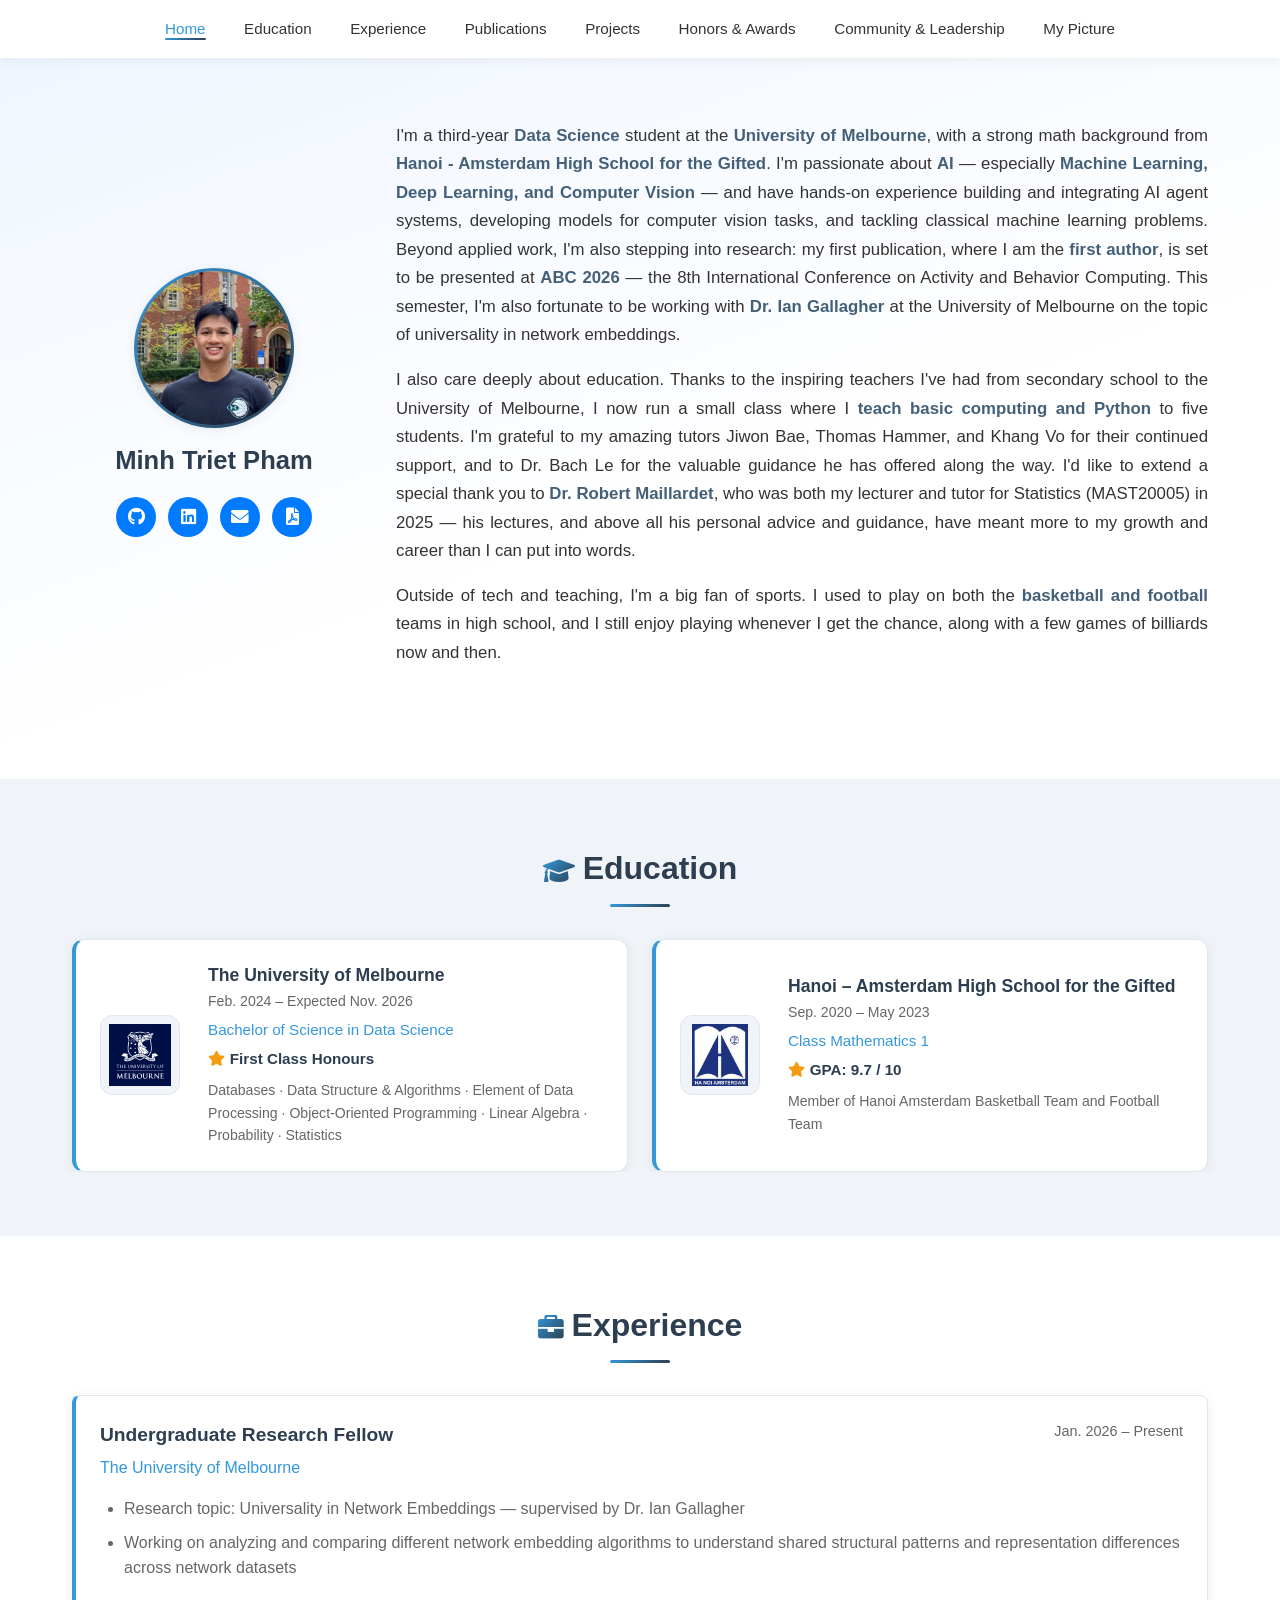
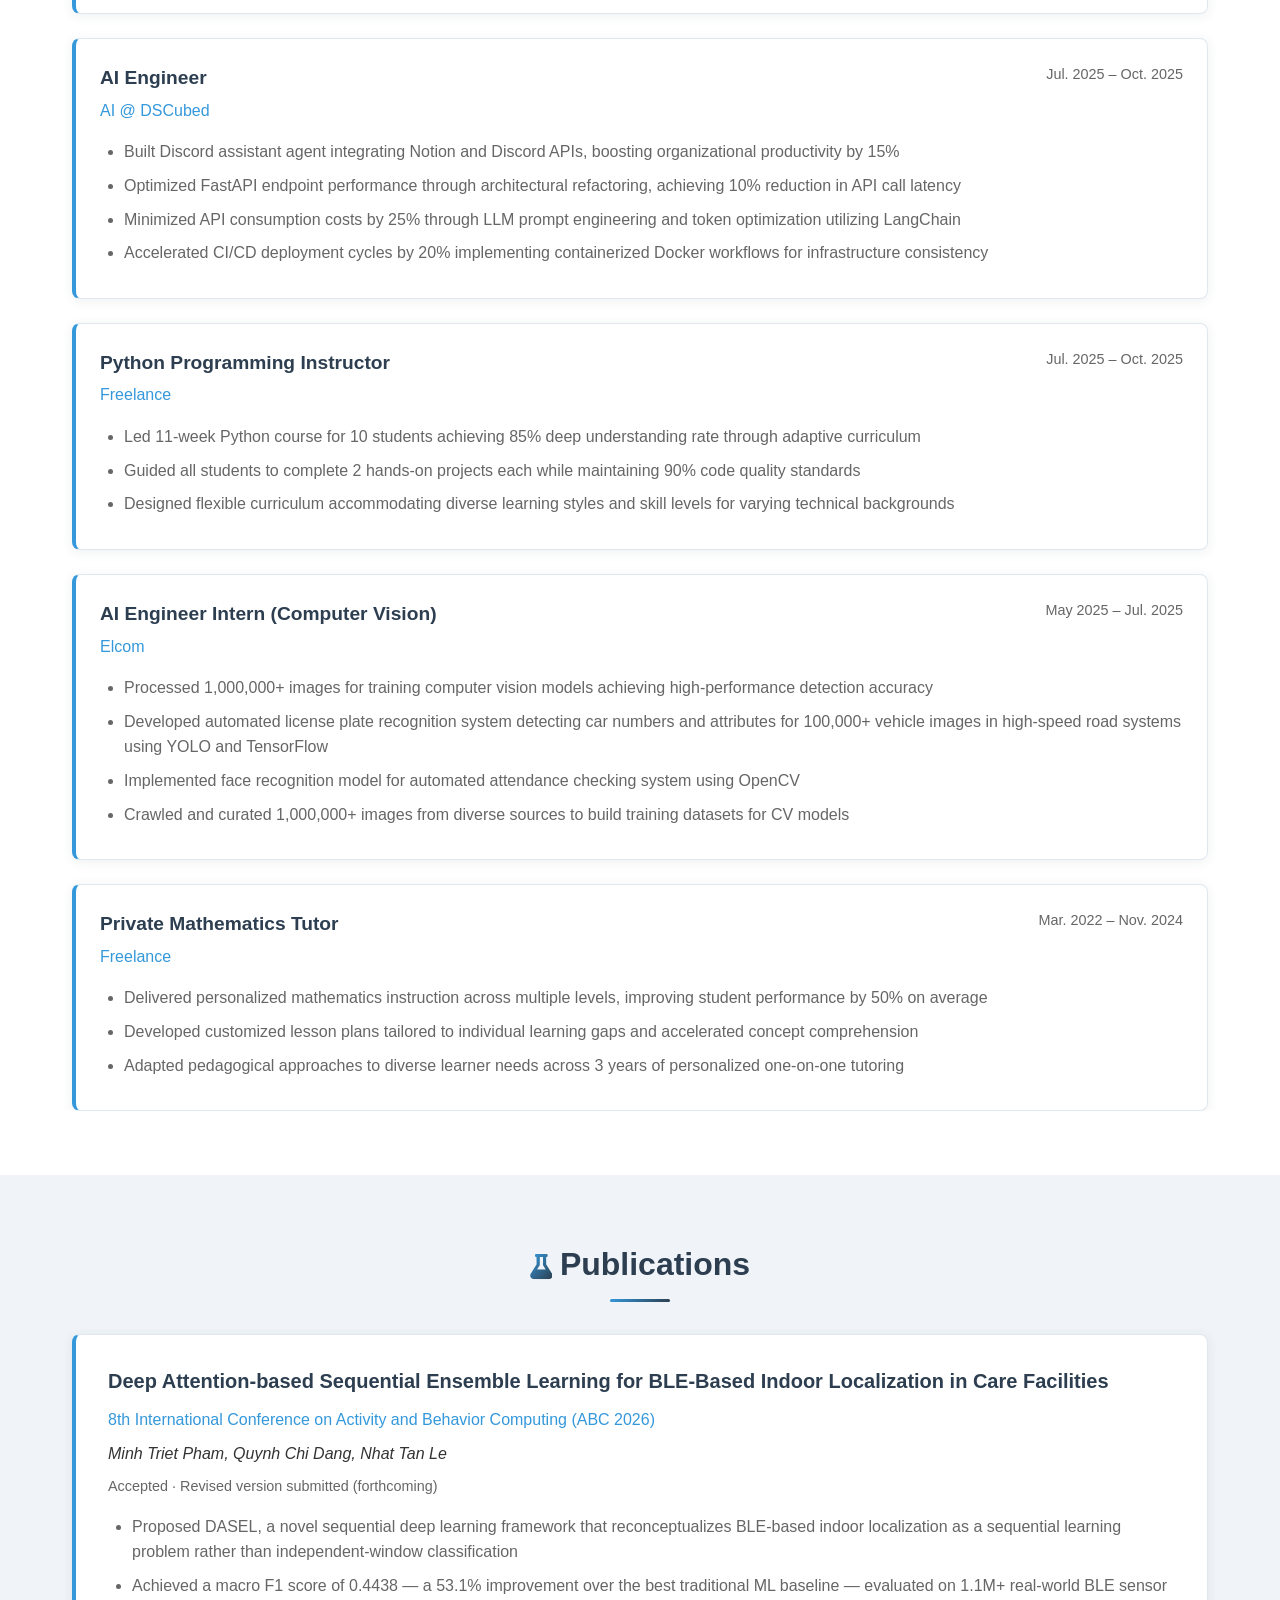
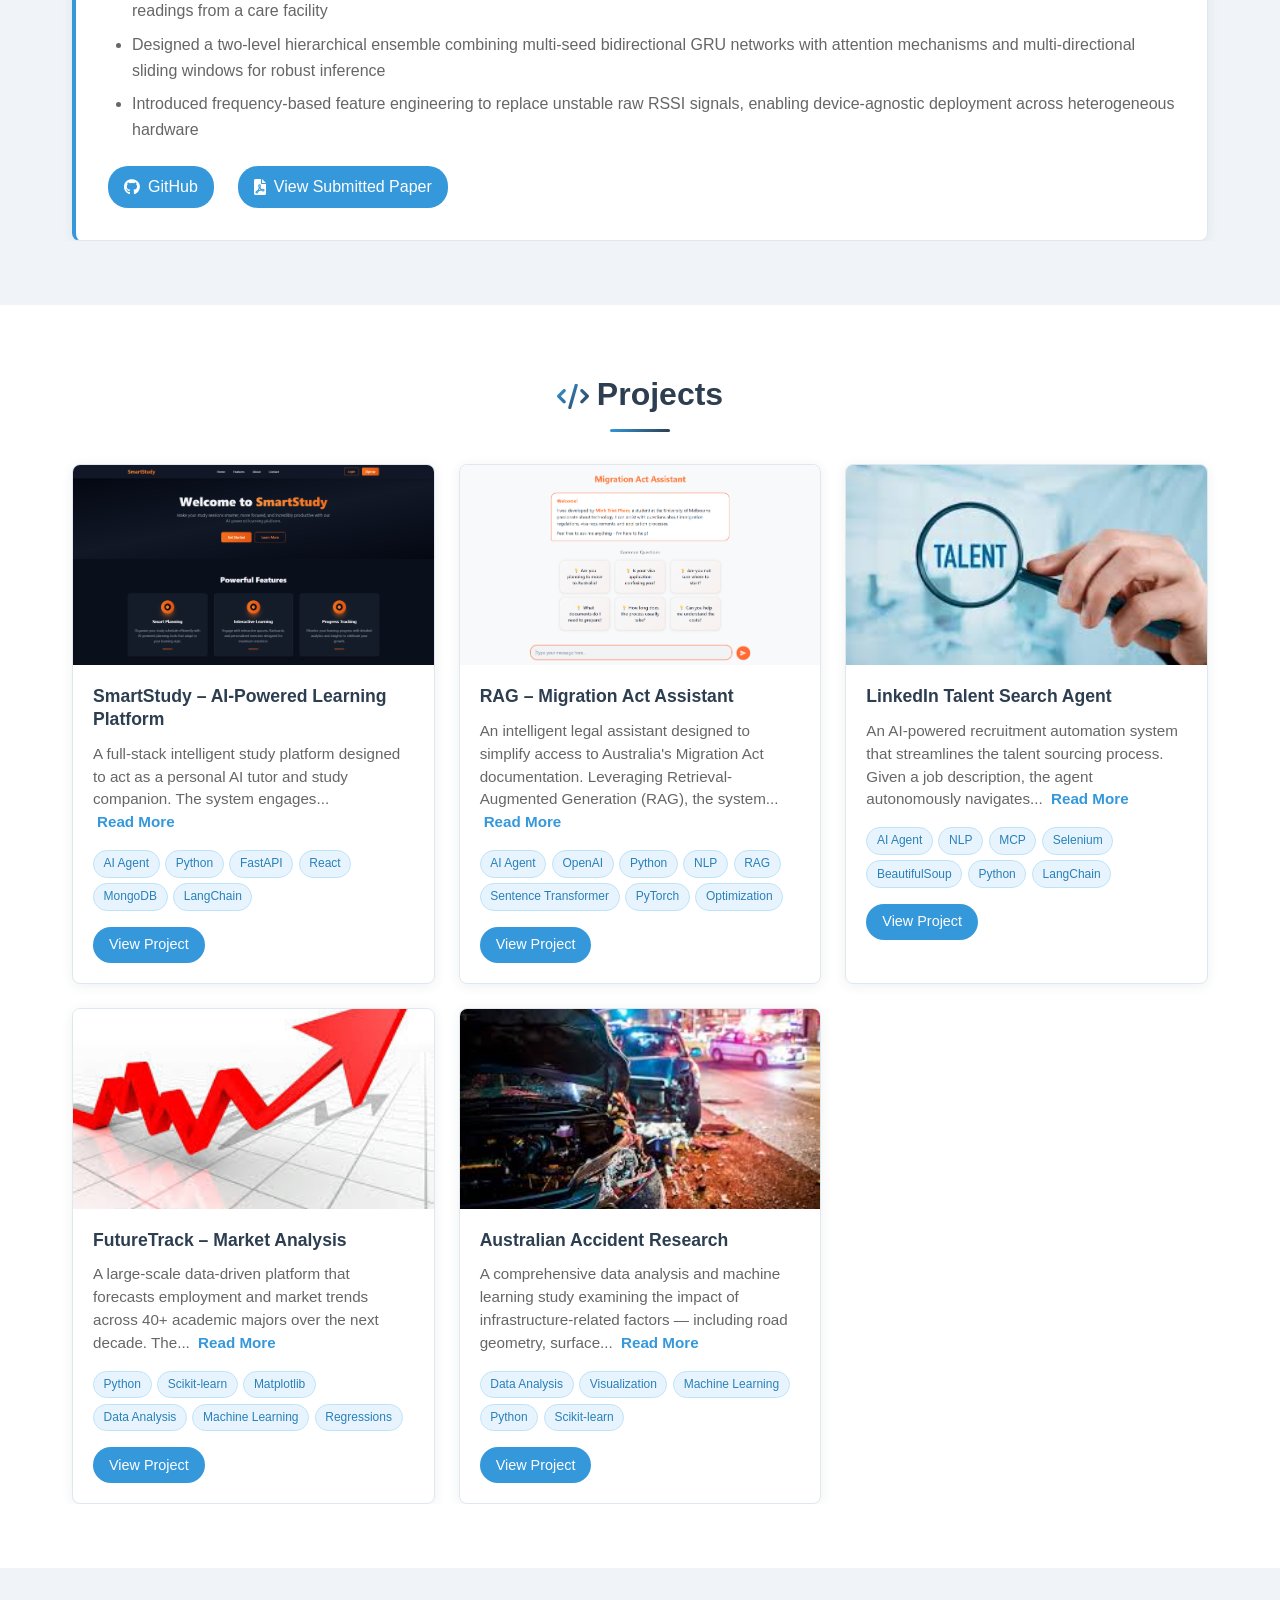
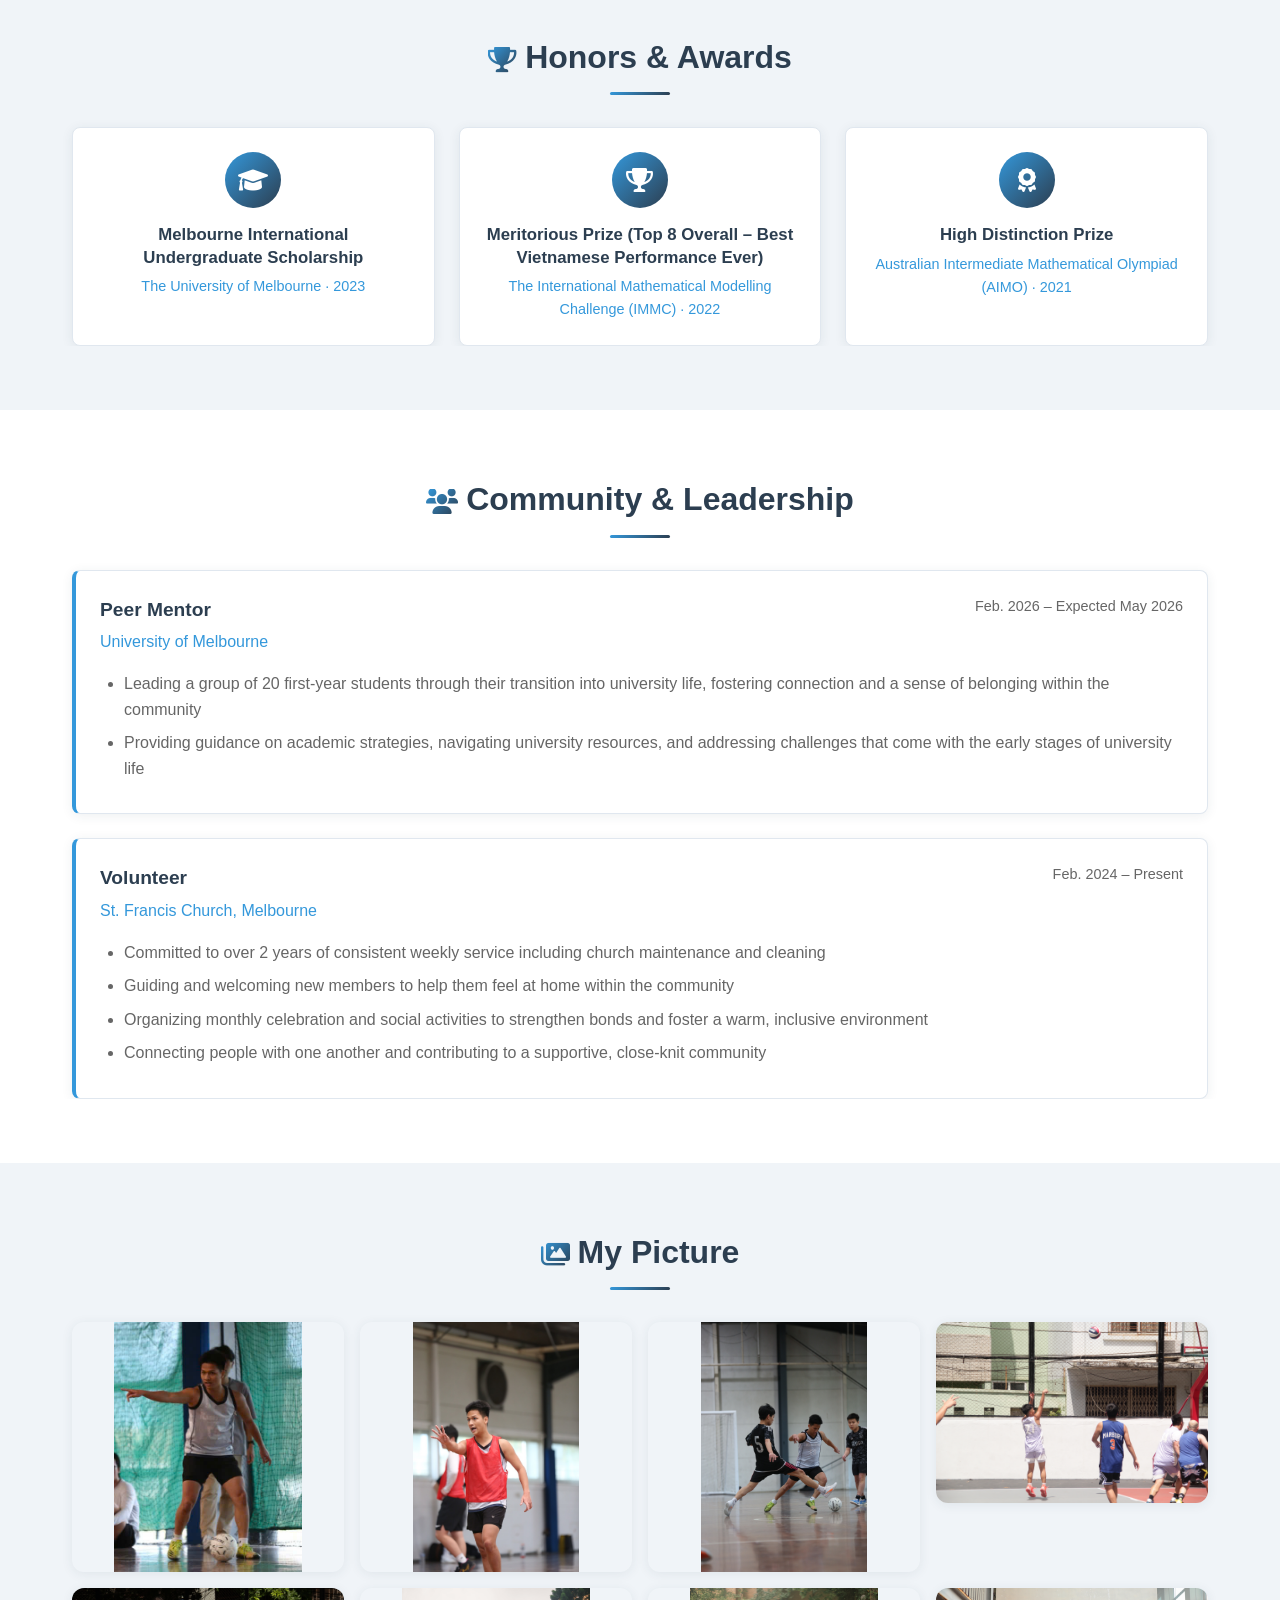
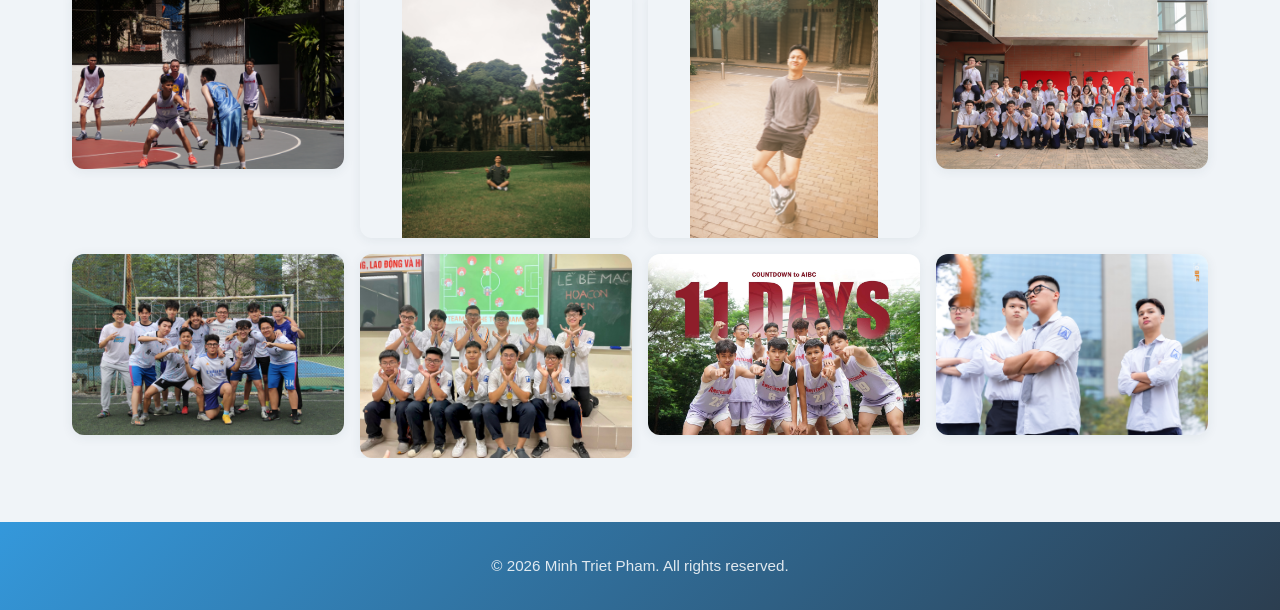
==== index.html @ 0373d431 "fix mobile view responsive of education cards" ====
<!DOCTYPE html>
<html lang="en">
<head>
    <meta charset="UTF-8">
    <meta name="viewport" content="width=device-width, initial-scale=1.0">
    <title>Minh Triet Pham - Portfolio</title>
    <link rel="stylesheet" href="index.css">
    <link rel="stylesheet" href="https://cdnjs.cloudflare.com/ajax/libs/font-awesome/6.0.0-beta3/css/all.min.css">
</head>
<body>
    <!-- Navigation -->
    <header>
        <nav>
            <div class="logo"></div>
            <ul class="nav-links" id="nav-links">
                <li><a href="#hero" class="nav-link active">Home</a></li>
                <li><a href="#education" class="nav-link">Education</a></li>
                <li><a href="#experience" class="nav-link">Experience</a></li>
                <li><a href="#publications" class="nav-link">Publications</a></li>
                <li><a href="#projects" class="nav-link">Projects</a></li>
                <li><a href="#honors" class="nav-link">Honors & Awards</a></li>
                <li><a href="#community" class="nav-link">Community & Leadership</a></li>
                <li><a href="#my-picture" class="nav-link">My Picture</a></li>
            </ul>
            <button class="mobile-menu" id="mobile-menu" aria-label="Toggle menu">☰</button>
        </nav>
    </header>

    <main>
        <!-- Hero Section -->
        <section id="hero" class="page-section">
            <div class="hero">
                <div class="container">
                    <div class="hero-content">
                        <div class="hero-left">
                            <div class="hero-image">
                                <img src="image/myself/avatar/triet chan dung.jpg" alt="Minh Triet Pham">
                            </div>
                            <h1>Minh Triet Pham</h1>
                            <div class="social-links">
                                <a href="https://github.com/minhtrietcancode" target="_blank" rel="noopener noreferrer" aria-label="GitHub"><i class="fab fa-github"></i></a>
                                <a href="https://www.linkedin.com/in/minhtrietp/" target="_blank" rel="noopener noreferrer" aria-label="LinkedIn"><i class="fab fa-linkedin"></i></a>
                                <a href="mailto:minhtrietmt3@gmail.com" aria-label="Email"><i class="fas fa-envelope"></i></a>
                                <a href="Minh_Triet_Pham_Resume.pdf" target="_blank" rel="noopener noreferrer" aria-label="Resume PDF"><i class="fas fa-file-pdf"></i></a>
                            </div>
                        </div>
                        <div class="hero-right">
                            <p>I'm a third-year <strong>Data Science</strong> student at the <strong>University of Melbourne</strong>, with a strong math background from <strong>Hanoi - Amsterdam High School for the Gifted</strong>. I'm passionate about <strong>AI</strong> — especially <strong>Machine Learning, Deep Learning, and Computer Vision</strong> — and have hands-on experience building and integrating AI agent systems, developing models for computer vision tasks, and tackling classical machine learning problems. Beyond applied work, I'm also stepping into research: my first publication, where I am the <strong>first author</strong>, is set to be presented at <strong>ABC 2026</strong> — the 8th International Conference on Activity and Behavior Computing. This semester, I'm also fortunate to be working with <strong>Dr. Ian Gallagher</strong> at the University of Melbourne on the topic of universality in network embeddings.</p>
                            <p>I also care deeply about education. Thanks to the inspiring teachers I've had from secondary school to the University of Melbourne, I now run a small class where I <strong>teach basic computing and Python</strong> to five students. I'm grateful to my amazing tutors Jiwon Bae, Thomas Hammer, and Khang Vo for their continued support, and to Dr. Bach Le for the valuable guidance he has offered along the way. I'd like to extend a special thank you to <strong>Dr. Robert Maillardet</strong>, who was both my lecturer and tutor for Statistics (MAST20005) in 2025 — his lectures, and above all his personal advice and guidance, have meant more to my growth and career than I can put into words.</p>
                            <p>Outside of tech and teaching, I'm a big fan of sports. I used to play on both the <strong>basketball and football</strong> teams in high school, and I still enjoy playing whenever I get the chance, along with a few games of billiards now and then.</p>
                        </div>
                    </div>
                </div>
            </div>
        </section>

        <!-- Education Section -->
        <section id="education" class="page-section">
            <div class="container">
                <h2 class="section-title"><i class="fas fa-graduation-cap" style="margin-right:0.5rem; font-size:1.6rem; vertical-align:middle; background: var(--gradient); -webkit-background-clip:text; -webkit-text-fill-color:transparent;"></i>Education</h2>
                <div class="education-grid">
                    <div class="education-card">
                        <div class="education-logo">
                            <img src="image/education_logo/unimelb_logo.svg" alt="University of Melbourne Logo">
                        </div>
                        <div class="education-details">
                            <div class="education-institution-row">
                                <div class="education-institution">The University of Melbourne</div>
                                <div class="education-dates">Feb. 2024 – Expected Nov. 2026</div>
                            </div>
                            <div class="education-degree">Bachelor of Science in Data Science</div>
                            <div class="education-honours"><i class="fas fa-star" style="color:#f39c12; margin-right:0.3rem;"></i>First Class Honours</div>
                            <div class="education-coursework">Databases · Data Structure & Algorithms · Element of Data Processing · Object-Oriented Programming · Linear Algebra · Probability · Statistics</div>
                        </div>
                    </div>
                    <div class="education-card">
                        <div class="education-logo">
                            <img src="image/education_logo/hanoiams_logo.jpg" alt="Hanoi Amsterdam Logo">
                        </div>
                        <div class="education-details">
                            <div class="education-institution-row">
                                <div class="education-institution">Hanoi – Amsterdam High School for the Gifted</div>
                                <div class="education-dates">Sep. 2020 – May 2023</div>
                            </div>
                            <div class="education-degree">Class Mathematics 1</div>
                            <div class="education-honours"><i class="fas fa-star" style="color:#f39c12; margin-right:0.3rem;"></i>GPA: 9.7 / 10</div>
                            <div class="education-coursework">Member of Hanoi Amsterdam Basketball Team and Football Team</div>
                        </div>
                    </div>
                </div>
            </div>
        </section>

        <!-- Experience Section -->
        <section id="experience" class="page-section">
            <div class="container">
                <h2 class="section-title"><i class="fas fa-briefcase" style="margin-right:0.5rem; font-size:1.6rem; vertical-align:middle; background: var(--gradient); -webkit-background-clip:text; -webkit-text-fill-color:transparent;"></i>Experience</h2>
                <div class="experience-list">
                    <div class="experience-card">
                        <div class="experience-header">
                            <div>
                                <div class="experience-title">Undergraduate Research Fellow</div>
                                <div class="experience-company">The University of Melbourne</div>
                            </div>
                            <div class="experience-date">Jan. 2026 – Present</div>
                        </div>
                        <ul class="experience-bullets">
                            <li>Research topic: Universality in Network Embeddings — supervised by Dr. Ian Gallagher</li>
                            <li>Working on analyzing and comparing different network embedding algorithms to understand shared structural patterns and representation differences across network datasets</li>
                        </ul>
                    </div>
                    <div class="experience-card">
                        <div class="experience-header">
                            <div>
                                <div class="experience-title">AI Engineer</div>
                                <div class="experience-company">AI @ DSCubed</div>
                            </div>
                            <div class="experience-date">Jul. 2025 – Oct. 2025</div>
                        </div>
                        <ul class="experience-bullets">
                            <li>Built Discord assistant agent integrating Notion and Discord APIs, boosting organizational productivity by 15%</li>
                            <li>Optimized FastAPI endpoint performance through architectural refactoring, achieving 10% reduction in API call latency</li>
                            <li>Minimized API consumption costs by 25% through LLM prompt engineering and token optimization utilizing LangChain</li>
                            <li>Accelerated CI/CD deployment cycles by 20% implementing containerized Docker workflows for infrastructure consistency</li>
                        </ul>
                    </div>
                    <div class="experience-card">
                        <div class="experience-header">
                            <div>
                                <div class="experience-title">Python Programming Instructor</div>
                                <div class="experience-company">Freelance</div>
                            </div>
                            <div class="experience-date">Jul. 2025 – Oct. 2025</div>
                        </div>
                        <ul class="experience-bullets">
                            <li>Led 11-week Python course for 10 students achieving 85% deep understanding rate through adaptive curriculum</li>
                            <li>Guided all students to complete 2 hands-on projects each while maintaining 90% code quality standards</li>
                            <li>Designed flexible curriculum accommodating diverse learning styles and skill levels for varying technical backgrounds</li>
                        </ul>
                    </div>
                    <div class="experience-card">
                        <div class="experience-header">
                            <div>
                                <div class="experience-title">AI Engineer Intern (Computer Vision)</div>
                                <div class="experience-company">Elcom</div>
                            </div>
                            <div class="experience-date">May 2025 – Jul. 2025</div>
                        </div>
                        <ul class="experience-bullets">
                            <li>Processed 1,000,000+ images for training computer vision models achieving high-performance detection accuracy</li>
                            <li>Developed automated license plate recognition system detecting car numbers and attributes for 100,000+ vehicle images in high-speed road systems using YOLO and TensorFlow</li>
                            <li>Implemented face recognition model for automated attendance checking system using OpenCV</li>
                            <li>Crawled and curated 1,000,000+ images from diverse sources to build training datasets for CV models</li>
                        </ul>
                    </div>
                    <div class="experience-card">
                        <div class="experience-header">
                            <div>
                                <div class="experience-title">Private Mathematics Tutor</div>
                                <div class="experience-company">Freelance</div>
                            </div>
                            <div class="experience-date">Mar. 2022 – Nov. 2024</div>
                        </div>
                        <ul class="experience-bullets">
                            <li>Delivered personalized mathematics instruction across multiple levels, improving student performance by 50% on average</li>
                            <li>Developed customized lesson plans tailored to individual learning gaps and accelerated concept comprehension</li>
                            <li>Adapted pedagogical approaches to diverse learner needs across 3 years of personalized one-on-one tutoring</li>
                        </ul>
                    </div>
                </div>
            </div>
        </section>

        <!-- Publications Section -->
        <section id="publications" class="page-section">
            <div class="container">
                <h2 class="section-title"><i class="fas fa-flask" style="margin-right:0.5rem; font-size:1.6rem; vertical-align:middle; background: var(--gradient); -webkit-background-clip:text; -webkit-text-fill-color:transparent;"></i>Publications</h2>
                <div class="publication-card">
                    <h3 class="publication-title">Deep Attention-based Sequential Ensemble Learning for BLE-Based Indoor Localization in Care Facilities</h3>
                    <div class="publication-conference">8th International Conference on Activity and Behavior Computing (ABC 2026)</div>
                    <div class="publication-authors">Minh Triet Pham, Quynh Chi Dang, Nhat Tan Le</div>
                    <div class="publication-status">Accepted · Revised version submitted (forthcoming)</div>
                    <ul class="publication-bullets">
                        <li>Proposed DASEL, a novel sequential deep learning framework that reconceptualizes BLE-based indoor localization as a sequential learning problem rather than independent-window classification</li>
                        <li>Achieved a macro F1 score of 0.4438 — a 53.1% improvement over the best traditional ML baseline — evaluated on 1.1M+ real-world BLE sensor readings from a care facility</li>
                        <li>Designed a two-level hierarchical ensemble combining multi-seed bidirectional GRU networks with attention mechanisms and multi-directional sliding windows for robust inference</li>
                        <li>Introduced frequency-based feature engineering to replace unstable raw RSSI signals, enabling device-agnostic deployment across heterogeneous hardware</li>
                    </ul>
                    <div class="publication-links">
                        <a href="https://github.com/minhtrietcancode/abc-challenge-2026-location-classification" target="_blank" rel="noopener noreferrer" class="publication-link"><i class="fab fa-github"></i> GitHub</a>
                        <a href="https://github.com/minhtrietcancode/abc-challenge-2026-location-classification/blob/main/abc_camera_ready_paper.pdf" target="_blank" rel="noopener noreferrer" class="publication-link"><i class="fas fa-file-pdf"></i> View Submitted Paper</a>
                    </div>
                </div>
            </div>
        </section>

        <!-- Projects Section -->
        <section id="projects" class="page-section">
            <div class="container">
                <h2 class="section-title"><i class="fas fa-code" style="margin-right:0.5rem; font-size:1.6rem; vertical-align:middle; background: var(--gradient); -webkit-background-clip:text; -webkit-text-fill-color:transparent;"></i>Projects</h2>
                <div class="projects-grid">
                    <div class="project-card">
                        <div class="project-image">
                            <img src="image/projects/ai_related/smartstudy.png" alt="SmartStudy – AI-Powered Learning Platform">
                        </div>
                        <div class="project-content">
                            <h3 class="project-title">SmartStudy – AI-Powered Learning Platform</h3>
                            <p class="project-description">A full-stack intelligent study platform designed to act as a personal AI tutor and study companion. The system engages students in interactive learning conversations, providing real-time guidance and explanations across study topics. Alongside tutoring, it intelligently manages and tracks personalized study checklists — helping students stay organized, monitor their progress, and systematically work through their learning goals.</p>
                            <div class="project-tags">
                                <span class="tag">AI Agent</span>
                                <span class="tag">Python</span>
                                <span class="tag">FastAPI</span>
                                <span class="tag">React</span>
                                <span class="tag">MongoDB</span>
                                <span class="tag">LangChain</span>
                            </div>
                            <a href="https://smartstudy-gmzh.onrender.com/" target="_blank" rel="noopener noreferrer" class="project-link">View Project</a>
                        </div>
                    </div>
                    <div class="project-card">
                        <div class="project-image">
                            <img src="image/projects/ai_related/rag migration law chatbot.png" alt="RAG – Migration Act Assistant">
                        </div>
                        <div class="project-content">
                            <h3 class="project-title">RAG – Migration Act Assistant</h3>
                            <p class="project-description">An intelligent legal assistant designed to simplify access to Australia's Migration Act documentation. Leveraging Retrieval-Augmented Generation (RAG), the system introduces a novel hierarchical search structure and optimization algorithm that reduces search time and embedding resource consumption by over 10,000x compared to naive approaches — while maintaining a scalable architecture that supports unlimited document extension.</p>
                            <div class="project-tags">
                                <span class="tag">AI Agent</span>
                                <span class="tag">OpenAI</span>
                                <span class="tag">Python</span>
                                <span class="tag">NLP</span>
                                <span class="tag">RAG</span>
                                <span class="tag">Sentence Transformer</span>
                                <span class="tag">PyTorch</span>
                                <span class="tag">Optimization</span>
                            </div>
                            <a href="https://smart-migration-assistant.onrender.com/" target="_blank" rel="noopener noreferrer" class="project-link">View Project</a>
                        </div>
                    </div>
                    <div class="project-card">
                        <div class="project-image">
                            <img src="image/projects/ai_related/talent search.jpg" alt="LinkedIn Talent Search Agent">
                        </div>
                        <div class="project-content">
                            <h3 class="project-title">LinkedIn Talent Search Agent</h3>
                            <p class="project-description">An AI-powered recruitment automation system that streamlines the talent sourcing process. Given a job description, the agent autonomously navigates LinkedIn, identifies the most relevant candidates, and delivers structured summaries — significantly reducing manual screening time and improving hiring efficiency.</p>
                            <div class="project-tags">
                                <span class="tag">AI Agent</span>
                                <span class="tag">NLP</span>
                                <span class="tag">MCP</span>
                                <span class="tag">Selenium</span>
                                <span class="tag">BeautifulSoup</span>
                                <span class="tag">Python</span>
                                <span class="tag">LangChain</span>
                            </div>
                            <a href="https://github.com/minhtrietcancode/linkedin-talent-search-agent" target="_blank" rel="noopener noreferrer" class="project-link">View Project</a>
                        </div>
                    </div>
                    <div class="project-card">
                        <div class="project-image">
                            <img src="image/projects/machine_learning/futuretrack.jpg" alt="FutureTrack – Market Analysis">
                        </div>
                        <div class="project-content">
                            <h3 class="project-title">FutureTrack – Market Analysis</h3>
                            <p class="project-description">A large-scale data-driven platform that forecasts employment and market trends across 40+ academic majors over the next decade. The system incorporates automated web scraping pipelines to aggregate career path information and academic guidance, delivering actionable insights to 200+ students for informed career decision-making.</p>
                            <div class="project-tags">
                                <span class="tag">Python</span>
                                <span class="tag">Scikit-learn</span>
                                <span class="tag">Matplotlib</span>
                                <span class="tag">Data Analysis</span>
                                <span class="tag">Machine Learning</span>
                                <span class="tag">Regressions</span>
                            </div>
                            <a href="https://futuretrack-careerguidance.github.io/" target="_blank" rel="noopener noreferrer" class="project-link">View Project</a>
                        </div>
                    </div>
                    <div class="project-card">
                        <div class="project-image">
                            <img src="image/projects/machine_learning/australian accident.jpg" alt="Australian Accident Research">
                        </div>
                        <div class="project-content">
                            <h3 class="project-title">Australian Accident Research</h3>
                            <p class="project-description">A comprehensive data analysis and machine learning study examining the impact of infrastructure-related factors — including road geometry, surface conditions, and lighting — on traffic accident severity across Australia. Developed and evaluated multiple predictive ML models to support evidence-based road safety improvements and policy recommendations.</p>
                            <div class="project-tags">
                                <span class="tag">Data Analysis</span>
                                <span class="tag">Visualization</span>
                                <span class="tag">Machine Learning</span>
                                <span class="tag">Python</span>
                                <span class="tag">Scikit-learn</span>
                            </div>
                            <a href="https://github.com/minhtrietcancode/australian-accident-research" target="_blank" rel="noopener noreferrer" class="project-link">View Project</a>
                        </div>
                    </div>
                </div>
            </div>
        </section>

        <!-- Honors & Awards Section -->
        <section id="honors" class="page-section">
            <div class="container">
                <h2 class="section-title"><i class="fas fa-trophy" style="margin-right:0.5rem; font-size:1.6rem; vertical-align:middle; background: var(--gradient); -webkit-background-clip:text; -webkit-text-fill-color:transparent;"></i>Honors & Awards</h2>
                <div class="honors-list">
                    <div class="honor-card">
                        <div class="honor-icon"><i class="fas fa-graduation-cap"></i></div>
                        <div class="honor-title">Melbourne International Undergraduate Scholarship</div>
                        <div class="honor-body">The University of Melbourne · 2023</div>
                    </div>
                    <div class="honor-card">
                        <div class="honor-icon"><i class="fas fa-trophy"></i></div>
                        <div class="honor-title">Meritorious Prize (Top 8 Overall – Best Vietnamese Performance Ever)</div>
                        <div class="honor-body">The International Mathematical Modelling Challenge (IMMC) · 2022</div>
                    </div>
                    <div class="honor-card">
                        <div class="honor-icon"><i class="fas fa-award"></i></div>
                        <div class="honor-title">High Distinction Prize</div>
                        <div class="honor-body">Australian Intermediate Mathematical Olympiad (AIMO) · 2021</div>
                    </div>
                </div>
            </div>
        </section>

        <!-- Community & Leadership Section -->
        <section id="community" class="page-section">
            <div class="container">
                <h2 class="section-title"><i class="fas fa-users" style="margin-right:0.5rem; font-size:1.6rem; vertical-align:middle; background: var(--gradient); -webkit-background-clip:text; -webkit-text-fill-color:transparent;"></i>Community & Leadership</h2>
                <div class="community-list">
                    <div class="community-card">
                        <div class="community-header">
                            <div>
                                <div class="community-title">Peer Mentor</div>
                                <div class="community-org">University of Melbourne</div>
                            </div>
                            <div class="community-date">Feb. 2026 – Expected May 2026</div>
                        </div>
                        <ul class="community-bullets">
                            <li>Leading a group of 20 first-year students through their transition into university life, fostering connection and a sense of belonging within the community</li>
                            <li>Providing guidance on academic strategies, navigating university resources, and addressing challenges that come with the early stages of university life</li>
                        </ul>
                    </div>
                    <div class="community-card">
                        <div class="community-header">
                            <div>
                                <div class="community-title">Volunteer</div>
                                <div class="community-org">St. Francis Church, Melbourne</div>
                            </div>
                            <div class="community-date">Feb. 2024 – Present</div>
                        </div>
                        <ul class="community-bullets">
                            <li>Committed to over 2 years of consistent weekly service including church maintenance and cleaning</li>
                            <li>Guiding and welcoming new members to help them feel at home within the community</li>
                            <li>Organizing monthly celebration and social activities to strengthen bonds and foster a warm, inclusive environment</li>
                            <li>Connecting people with one another and contributing to a supportive, close-knit community</li>
                        </ul>
                    </div>
                </div>
            </div>
        </section>

        <!-- My Picture Section -->
        <section id="my-picture" class="page-section">
            <div class="container">
                <h2 class="section-title"><i class="fas fa-images" style="margin-right:0.5rem; font-size:1.6rem; vertical-align:middle; background: var(--gradient); -webkit-background-clip:text; -webkit-text-fill-color:transparent;"></i>My Picture</h2>
                <div class="picture-gallery">
                    <img src="image/myself/sport/triet da bong.jpg" alt="Playing football">
                    <img src="image/myself/sport/triet chi dao da bong.jpg" alt="Coaching football">
                    <img src="image/myself/sport/dabong1.JPEG" alt="Football">
                    <img src="image/myself/sport/bongro3.JPEG" alt="Basketball">
                    <img src="image/myself/sport/bongro1.JPEG" alt="Basketball">
                    <img src="image/myself/in_australia/me_in_aus1.JPG" alt="Me in Australia">
                    <img src="image/myself/in_australia/me_in_aus.JPG" alt="Me in Australia">
                    <img src="image/myself/highschool/toan 1-208.JPEG" alt="High school">
                    <img src="image/myself/highschool/quaylai_banket.JPEG" alt="High school banquet">
                    <img src="image/myself/highschool/hoacon_fc.JPG" alt="Football club">
                    <img src="image/myself/highschool/habt.JPG" alt="Hanoi Amsterdam">
                    <img src="image/myself/highschool/c3_friend.JPEG" alt="Friends">
                </div>
            </div>
        </section>
    </main>

    <!-- Footer -->
    <footer>
        <div class="container">
            <p>© 2026 Minh Triet Pham. All rights reserved.</p>
        </div>
    </footer>

    <script src="index.js"></script>
</body>
</html>
---- index.css ----
/* ===== Base & Variables (from base.css) ===== */
* {
    margin: 0;
    padding: 0;
    box-sizing: border-box;
}

:root {
    --primary-color: #2c3e50;
    --secondary-color: #3498db;
    --accent-color: #e74c3c;
    --text-color: #333;
    --text-light: #666;
    --bg-color: #ffffff;
    --bg-light: #f0f4f8;
    --border-color: #e0e7ef;
    --shadow: 0 2px 12px rgba(44,62,80,0.08);
    --shadow-hover: 0 6px 24px rgba(44,62,80,0.16);
    --gradient: linear-gradient(135deg, #3498db, #2c3e50);
}

html {
    scroll-behavior: smooth;
}

body {
    font-family: 'Segoe UI', Tahoma, Geneva, Verdana, sans-serif;
    line-height: 1.6;
    color: var(--text-color);
    background-color: var(--bg-color);
}

/* ===== Header & Navigation ===== */
header {
    background: white;
    position: sticky;
    top: 0;
    z-index: 1000;
    box-shadow: var(--shadow);
}

nav {
    max-width: 1200px;
    margin: 0 auto;
    padding: 1rem 1.5rem;
    display: flex;
    justify-content: space-between;
    align-items: center;
    width: 100%;
    position: relative;
}

.logo {
    font-size: 1.8em;
    font-weight: bold;
    color: var(--primary-color);
}

.nav-links {
    display: flex;
    list-style: none;
    flex-wrap: wrap;
    flex: 1;
    justify-content: space-between;
    gap: 0.5rem;
    max-width: 950px;
}

.nav-links a {
    text-decoration: none;
    color: var(--text-color);
    font-weight: 500;
    font-size: 0.95rem;
    transition: color 0.3s ease;
    position: relative;
    padding-bottom: 3px;
}

.nav-links a::after {
    content: '';
    position: absolute;
    bottom: 0;
    left: 0;
    width: 0;
    height: 2px;
    background: var(--gradient);
    border-radius: 2px;
    transition: width 0.3s ease;
}

.nav-links a:hover::after,
.nav-links a.active::after {
    width: 100%;
}

.nav-links a:hover,
.nav-links a.active {
    color: var(--secondary-color);
}

.mobile-menu {
    display: none;
    background: none;
    border: none;
    font-size: 1.5rem;
    cursor: pointer;
}

/* ===== Main & Container ===== */
main {
    margin-top: 0;
}

.container {
    max-width: 1200px;
    margin: 0 auto;
    padding: 0 2rem;
    overflow: hidden;
}

/* ===== Page Sections ===== */
.page-section {
    padding: 4rem 0;
    display: block;
}

.page-section:nth-child(even) {
    background-color: var(--bg-light);
}

/* ===== Section Titles ===== */
.section-title {
    color: var(--primary-color);
    font-size: 2rem;
    margin-bottom: 2rem;
    text-align: center;
    padding-bottom: 0.75rem;
    position: relative;
}

.section-title::after {
    content: '';
    position: absolute;
    bottom: 0;
    left: 50%;
    transform: translateX(-50%);
    width: 60px;
    height: 3px;
    background: var(--gradient);
    border-radius: 3px;
}

/* ===== Hero Section ===== */
#hero.page-section {
    background: linear-gradient(160deg, #f0f6ff 0%, #ffffff 60%);
}

.hero {
    padding: 2rem 0;
}

.hero-content {
    display: flex;
    flex-direction: row;
    align-items: center;
    gap: 2.5rem;
}

.hero-left {
    width: 25%;
    flex-shrink: 0;
    display: flex;
    flex-direction: column;
    align-items: center;
    text-align: center;
    align-self: center;
}

.hero-right {
    flex: 1;
    align-self: center;
}

.hero-image {
    width: 160px;
    height: 160px;
    border-radius: 50%;
    overflow: hidden;
    margin: 0 auto 1rem;
    box-shadow: var(--shadow);
    padding: 3px;
    background: var(--gradient);
}

.hero-image img {
    width: 100%;
    height: 100%;
    object-fit: cover;
    border-radius: 50%;
    display: block;
}

.hero-left h1 {
    font-size: 1.6em;
    margin-bottom: 0.75rem;
    color: var(--primary-color);
    line-height: 1.3;
}

.hero p {
    font-size: 1.05em;
    line-height: 1.7;
    margin-bottom: 1rem;
    color: var(--text-color);
    text-align: justify;
}

.hero p strong {
    font-weight: 600;
    color: #446078;
}

.social-links {
    margin-top: 0.5rem;
    display: flex;
    justify-content: center;
    gap: 0.75rem;
    flex-wrap: wrap;
}

.social-links a {
    display: flex;
    align-items: center;
    justify-content: center;
    background-color: #007bff;
    color: white;
    width: 40px;
    height: 40px;
    border-radius: 50%;
    text-decoration: none;
    transition: background-color 0.3s ease, transform 0.2s ease;
    font-size: 1.1em;
}

.social-links a:hover {
    background-color: var(--primary-color);
    transform: translateY(-2px);
}

@media (max-width: 768px) {
    .hero-content {
        flex-direction: column;
        align-items: center;
    }

    .hero-left {
        width: 100%;
    }

    .hero-left h1 {
        font-size: 1.8em;
    }

    .hero p {
        font-size: 1rem;
        text-align: left;
    }

    .hero-image {
        width: 150px;
        height: 150px;
    }
}

/* ===== Education Section ===== */
.education-grid {
    display: grid;
    grid-template-columns: repeat(2, 1fr);
    gap: 1.5rem;
}

@media (max-width: 768px) {
    .education-grid {
        grid-template-columns: 1fr;
        width: 100%;
    }

    .education-card {
        align-items: flex-start;
        width: 100%;
        min-width: 0;
    }

    .education-details {
        min-width: 0;
        overflow: hidden;
    }

    .education-logo {
        margin-top: 0.25rem;
        flex-shrink: 0;
    }
}

.education-card {
    background: var(--bg-color);
    padding: 1.5rem;
    border-radius: 12px;
    border: 1px solid var(--border-color);
    border-left: 4px solid var(--secondary-color);
    box-shadow: var(--shadow);
    display: flex;
    align-items: center;
    gap: 1.75rem;
    transition: box-shadow 0.3s ease, transform 0.2s ease;
}

.education-card:hover {
    box-shadow: var(--shadow-hover);
    transform: translateY(-2px);
}

.education-logo {
    flex-shrink: 0;
    width: 80px;
    height: 80px;
    border-radius: 12px;
    background: var(--bg-light);
    border: 1px solid var(--border-color);
    display: flex;
    align-items: center;
    justify-content: center;
    overflow: hidden;
}

.education-logo img {
    width: 100%;
    height: 100%;
    object-fit: contain;
    padding: 8px;
}

.education-details {
    flex: 1;
}

.education-institution-row {
    display: flex;
    flex-direction: column;
    gap: 0.2rem;
    margin-bottom: 0.35rem;
}

.education-institution {
    font-size: 1.1rem;
    font-weight: bold;
    color: var(--primary-color);
    line-height: 1.3;
}

.education-dates {
    color: var(--text-light);
    font-size: 0.88rem;
    white-space: nowrap;
    flex-shrink: 0;
}

.education-degree {
    color: var(--secondary-color);
    font-weight: 500;
    margin-bottom: 0.3rem;
    font-size: 0.95rem;
}

.education-honours {
    font-weight: 600;
    color: var(--primary-color);
    margin-bottom: 0.5rem;
    font-size: 0.95rem;
}

.education-coursework {
    color: var(--text-light);
    font-size: 0.88rem;
    line-height: 1.6;
}

/* ===== Experience Section ===== */
.experience-list {
    display: flex;
    flex-direction: column;
    gap: 1.5rem;
}

.experience-card {
    background: var(--bg-color);
    padding: 1.5rem;
    border-radius: 8px;
    border: 1px solid var(--border-color);
    border-left: 4px solid var(--secondary-color);
    box-shadow: var(--shadow);
    transition: box-shadow 0.3s ease, transform 0.2s ease;
}

.experience-card:hover {
    box-shadow: var(--shadow-hover);
    transform: translateY(-2px);
}

.experience-header {
    display: flex;
    justify-content: space-between;
    align-items: flex-start;
    margin-bottom: 1rem;
}

.experience-title {
    font-size: 1.2rem;
    font-weight: bold;
    color: var(--primary-color);
}

.experience-company {
    color: var(--secondary-color);
    font-weight: 500;
    margin-top: 0.25rem;
}

.experience-date {
    color: var(--text-light);
    font-size: 0.9rem;
    white-space: nowrap;
}

.experience-bullets {
    margin-left: 1.5rem;
    color: var(--text-light);
    line-height: 1.6;
}

.experience-bullets li {
    margin-bottom: 0.5rem;
}

@media (max-width: 768px) {
    .experience-header {
        flex-direction: column;
        gap: 0.5rem;
    }
}

/* ===== Publications Section ===== */
.publication-card {
    background: var(--bg-color);
    padding: 2rem;
    border-radius: 8px;
    border: 1px solid var(--border-color);
    border-left: 4px solid var(--secondary-color);
    box-shadow: var(--shadow);
}

.publication-title {
    font-size: 1.25rem;
    font-weight: bold;
    color: var(--primary-color);
    margin-bottom: 0.75rem;
    line-height: 1.4;
}

.publication-conference {
    color: var(--secondary-color);
    font-weight: 500;
    margin-bottom: 0.5rem;
}

.publication-authors {
    font-style: italic;
    margin-bottom: 0.5rem;
}

.publication-status {
    color: var(--text-light);
    font-size: 0.9rem;
    margin-bottom: 1rem;
}

.publication-bullets {
    margin-left: 1.5rem;
    margin-bottom: 1.5rem;
    color: var(--text-light);
    line-height: 1.6;
}

.publication-bullets li {
    margin-bottom: 0.5rem;
}

.publication-links {
    display: flex;
    gap: 1.5rem;
    flex-wrap: wrap;
}

.publication-link {
    display: inline-flex;
    align-items: center;
    gap: 0.5rem;
    background: var(--secondary-color);
    color: white;
    padding: 0.5rem 1rem;
    border-radius: 20px;
    text-decoration: none;
    font-weight: 500;
    transition: background 0.3s ease;
}

.publication-link:hover {
    background: var(--primary-color);
}

/* ===== Projects Section ===== */
.projects-grid {
    display: grid;
    grid-template-columns: repeat(auto-fill, minmax(340px, 1fr));
    gap: 1.5rem;
}

.project-card {
    background: var(--bg-color);
    border-radius: 8px;
    overflow: hidden;
    border: 1px solid var(--border-color);
    box-shadow: var(--shadow);
    transition: box-shadow 0.3s ease;
}

.project-card:hover {
    box-shadow: var(--shadow-hover);
    transform: translateY(-3px);
}

.project-image {
    height: 200px;
    overflow: hidden;
    background: linear-gradient(135deg, var(--secondary-color), var(--primary-color));
}

.project-image img {
    width: 100%;
    height: 100%;
    object-fit: cover;
}

.project-content {
    padding: 1.25rem;
}

.project-title {
    font-size: 1.1rem;
    font-weight: bold;
    color: var(--primary-color);
    margin-bottom: 0.75rem;
    line-height: 1.3;
}

.project-description {
    color: var(--text-light);
    margin-bottom: 1rem;
    line-height: 1.5;
    font-size: 0.95rem;
}

.project-description .read-more,
.project-description .read-less {
    color: var(--secondary-color);
    cursor: pointer;
    font-weight: 600;
    white-space: nowrap;
    margin-left: 4px;
}

.project-description .read-more:hover,
.project-description .read-less:hover {
    text-decoration: underline;
}

.project-tags {
    display: flex;
    flex-wrap: wrap;
    gap: 0.35rem;
    margin-bottom: 1rem;
}

.tag {
    background: #e8f4fd;
    color: #2980b9;
    padding: 0.2rem 0.6rem;
    border-radius: 20px;
    font-size: 0.75rem;
    border: 1px solid #bee3f8;
    font-weight: 500;
}

.project-link {
    display: inline-block;
    background: var(--secondary-color);
    color: white;
    padding: 0.4rem 1rem;
    text-decoration: none;
    border-radius: 20px;
    font-size: 0.9rem;
    font-weight: 500;
    transition: background 0.3s ease;
}

.project-link:hover {
    background: var(--primary-color);
}

@media (max-width: 768px) {
    .projects-grid {
        grid-template-columns: 1fr;
    }
}

/* ===== Honors & Awards Section ===== */
.honors-list {
    display: grid;
    grid-template-columns: repeat(3, 1fr);
    gap: 1.5rem;
}

.honor-card {
    background: var(--bg-color);
    padding: 1.5rem;
    border-radius: 8px;
    border: 1px solid var(--border-color);
    box-shadow: var(--shadow);
    text-align: center;
    transition: box-shadow 0.3s ease;
}

.honor-card:hover {
    box-shadow: var(--shadow-hover);
}

.honor-icon {
    width: 56px;
    height: 56px;
    margin: 0 auto 1rem;
    display: flex;
    align-items: center;
    justify-content: center;
    background: linear-gradient(135deg, var(--secondary-color), var(--primary-color));
    color: white;
    border-radius: 50%;
    font-size: 1.5rem;
}

.honor-title {
    font-size: 1.05rem;
    font-weight: bold;
    color: var(--primary-color);
    margin-bottom: 0.35rem;
    line-height: 1.35;
}

.honor-body {
    color: var(--secondary-color);
    font-size: 0.9rem;
    font-weight: 500;
}

@media (max-width: 768px) {
    .honors-list {
        grid-template-columns: 1fr;
    }
}

/* ===== Community & Leadership Section ===== */
.community-list {
    display: flex;
    flex-direction: column;
    gap: 1.5rem;
}

.community-card {
    background: var(--bg-color);
    padding: 1.5rem;
    border-radius: 8px;
    border: 1px solid var(--border-color);
    border-left: 4px solid var(--secondary-color);
    box-shadow: var(--shadow);
    transition: box-shadow 0.3s ease, transform 0.2s ease;
}

.community-card:hover {
    box-shadow: var(--shadow-hover);
    transform: translateY(-2px);
}

.community-header {
    display: flex;
    justify-content: space-between;
    align-items: flex-start;
    margin-bottom: 1rem;
}

.community-title {
    font-size: 1.2rem;
    font-weight: bold;
    color: var(--primary-color);
}

.community-org {
    color: var(--secondary-color);
    font-weight: 500;
    margin-top: 0.25rem;
}

.community-date {
    color: var(--text-light);
    font-size: 0.9rem;
    white-space: nowrap;
}

.community-bullets {
    margin-left: 1.5rem;
    color: var(--text-light);
    line-height: 1.6;
}

.community-bullets li {
    margin-bottom: 0.5rem;
}

@media (max-width: 768px) {
    .community-header {
        flex-direction: column;
        gap: 0.5rem;
    }
}

/* ===== My Picture Section ===== */
.picture-gallery {
    display: grid;
    grid-template-columns: repeat(4, 1fr);
    grid-template-rows: repeat(3, auto);
    gap: 1rem;
}

.picture-gallery img {
    width: 100%;
    height: auto;
    max-height: 250px;
    object-fit: contain;
    border-radius: 12px;
    box-shadow: var(--shadow);
    transition: transform 0.3s ease, box-shadow 0.3s ease;
}

.picture-gallery img:hover {
    transform: translateY(-5px);
    box-shadow: var(--shadow-hover);
}

@media (max-width: 768px) {
    .picture-gallery {
        grid-template-columns: repeat(2, 1fr);
    }
    .picture-gallery img {
        max-height: 200px;
    }
}

@media (max-width: 480px) {
    .picture-gallery {
        grid-template-columns: 1fr;
    }
    .picture-gallery img {
        max-height: 280px;
    }
}

/* ===== Footer ===== */
footer {
    background: var(--gradient);
    color: rgba(255,255,255,0.85);
    text-align: center;
    padding: 2rem 0;
}

footer p {
    margin: 0;
    font-size: 0.95rem;
}

/* ===== Responsive Navigation & Laptop Hero Layout ===== */
@media (min-width: 901px) {
    /* Center navigation on larger screens */
    nav {
        justify-content: center;
    }

    /* Pull hero closer to navigation */
    #hero.page-section {
        padding-top: 2rem;
    }
}

@media (max-width: 900px) {
    .nav-links {
        display: none;
        position: absolute;
        top: 100%;
        left: 0;
        right: 0;
        background: white;
        flex-direction: column;
        align-items: center;
        text-align: center;
        padding: 1rem;
        box-shadow: var(--shadow);
        flex: none;
        justify-content: flex-start;
        gap: 0.75rem;
        max-width: none;
    }

    .nav-links.active {
        display: flex;
    }

    .mobile-menu {
        display: block;
    }
}
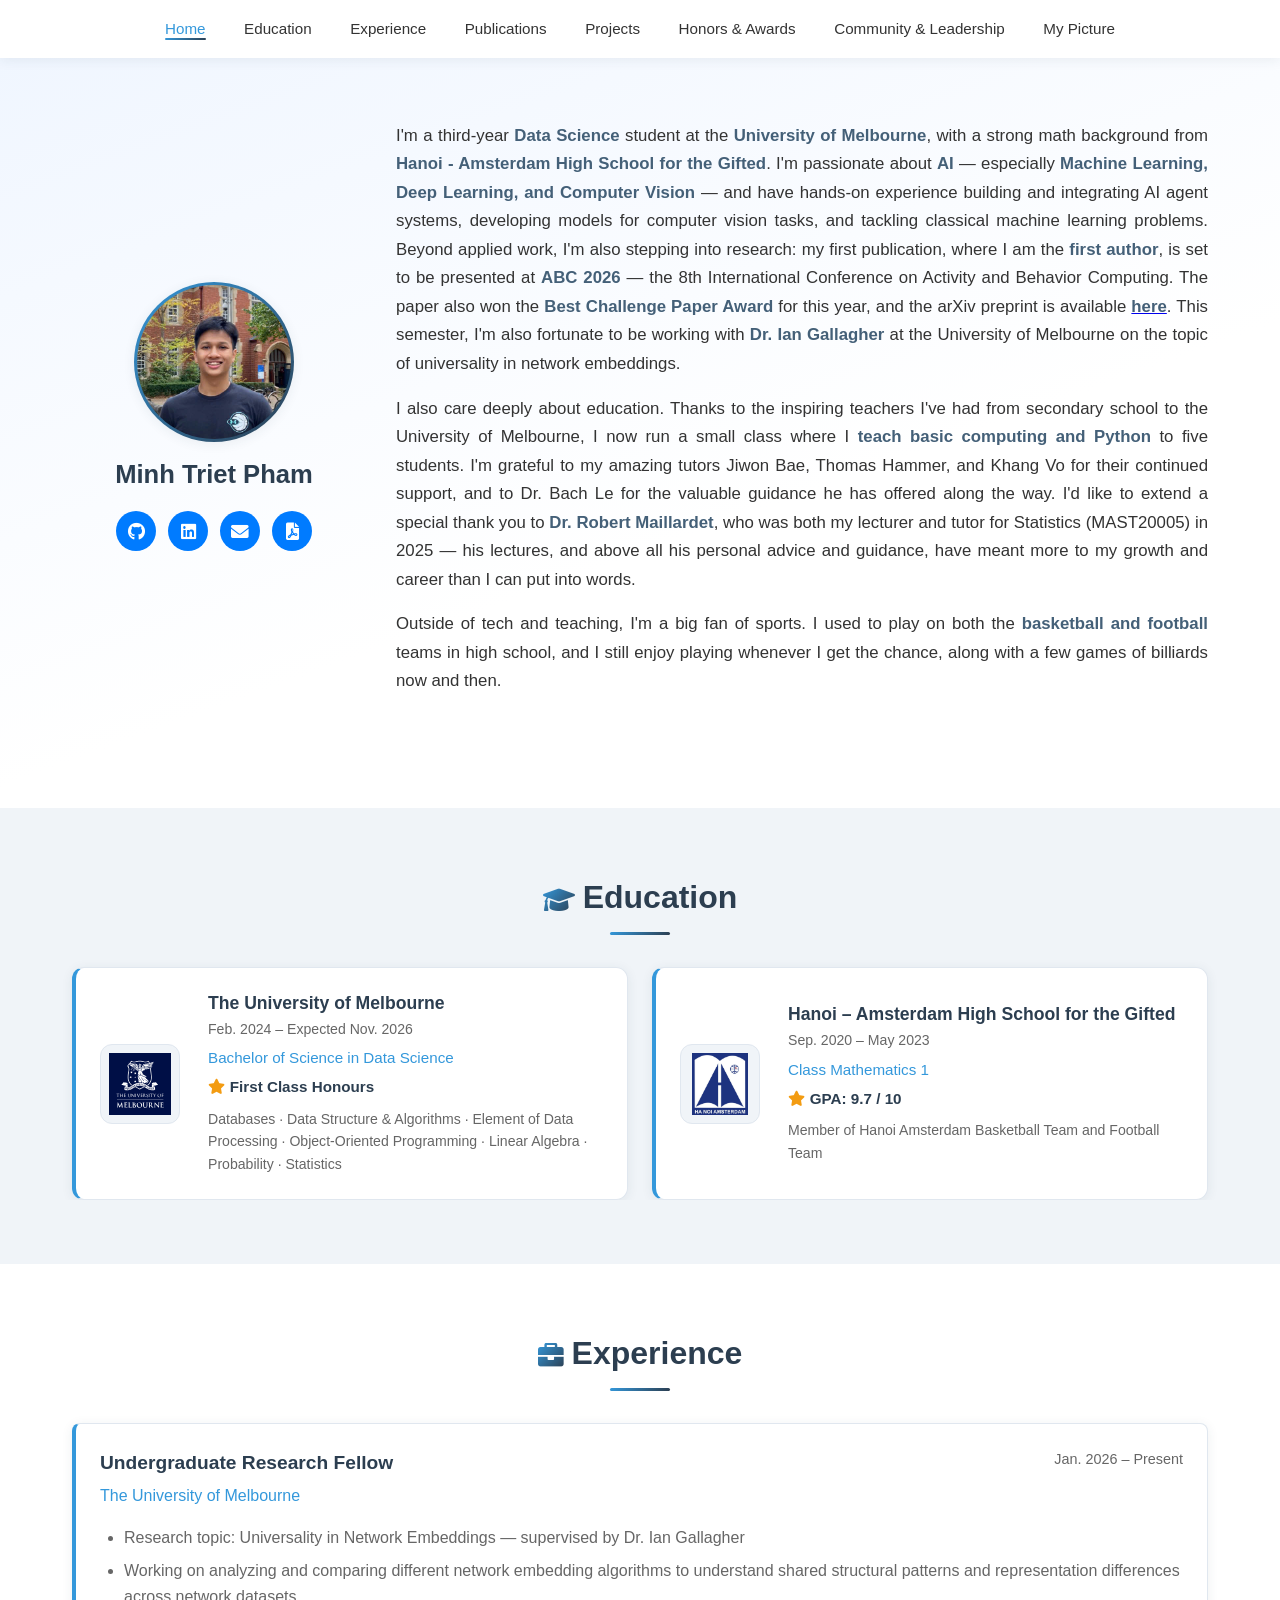
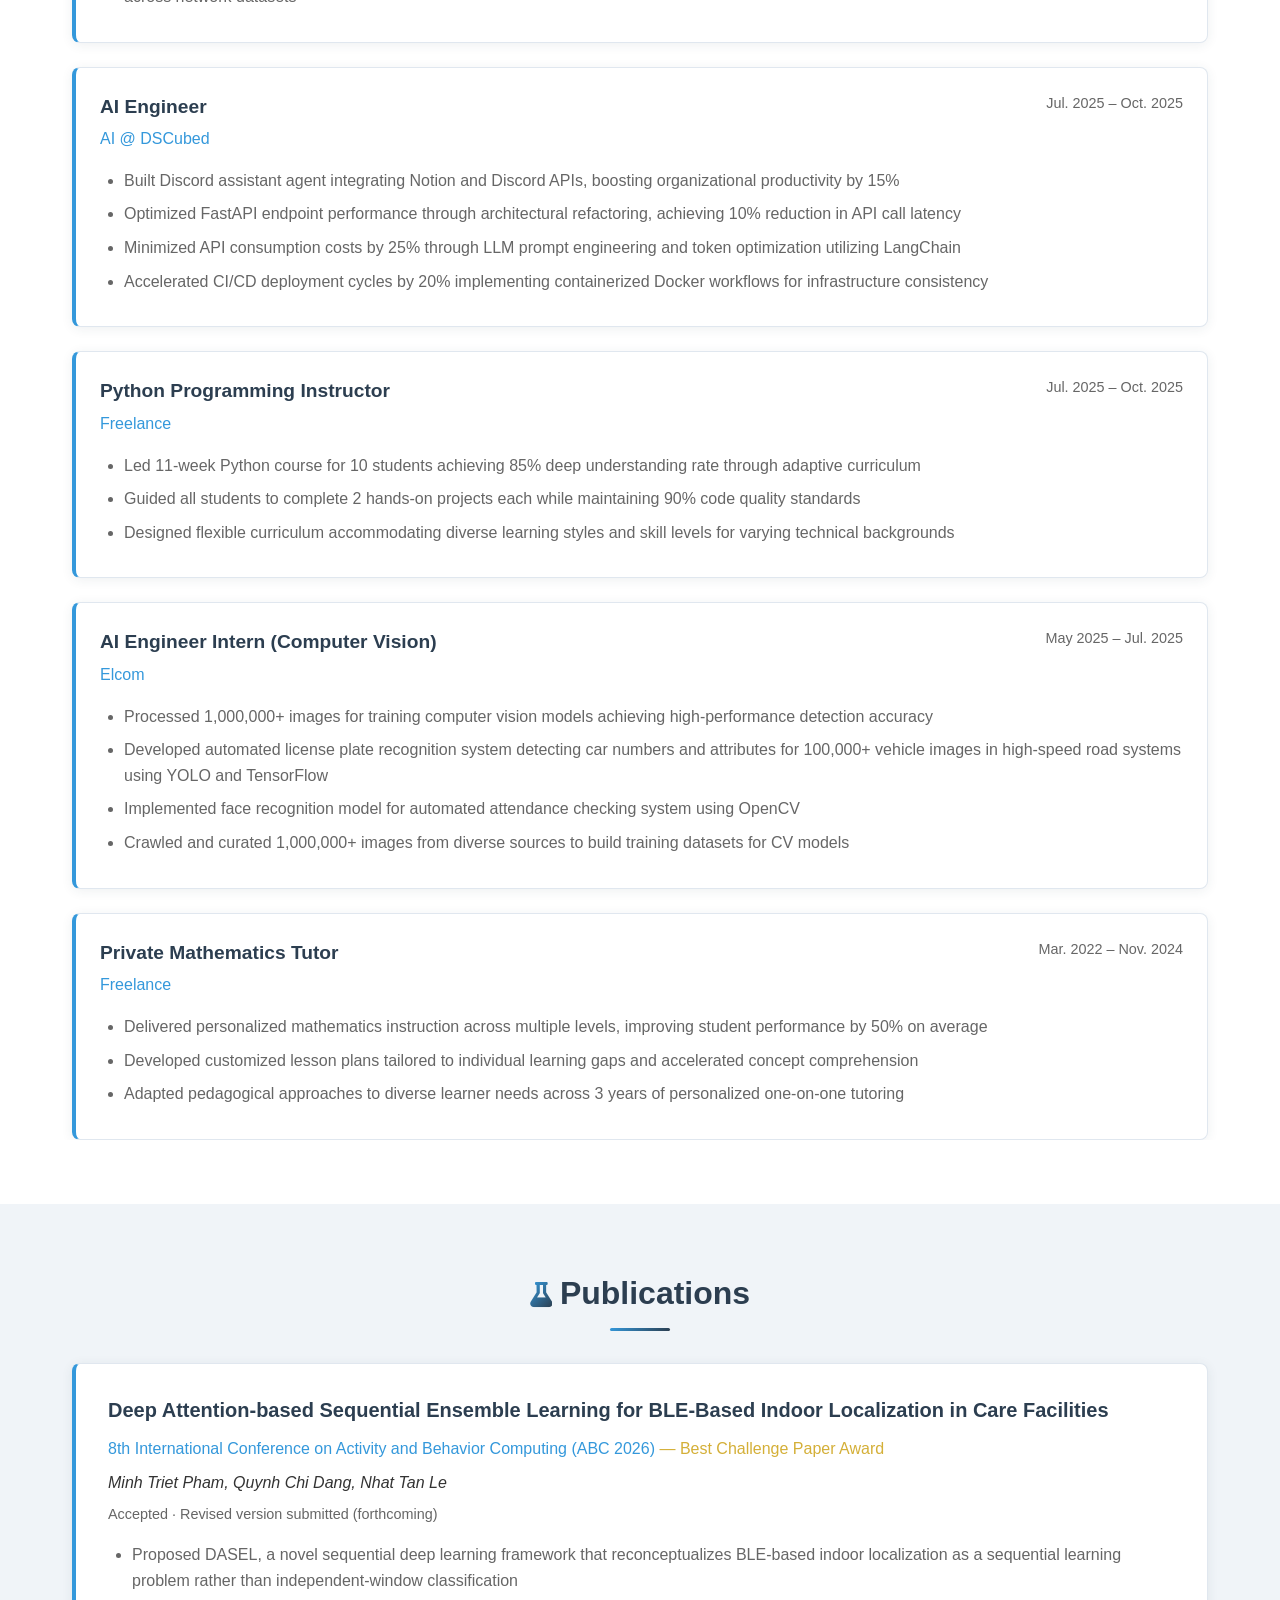
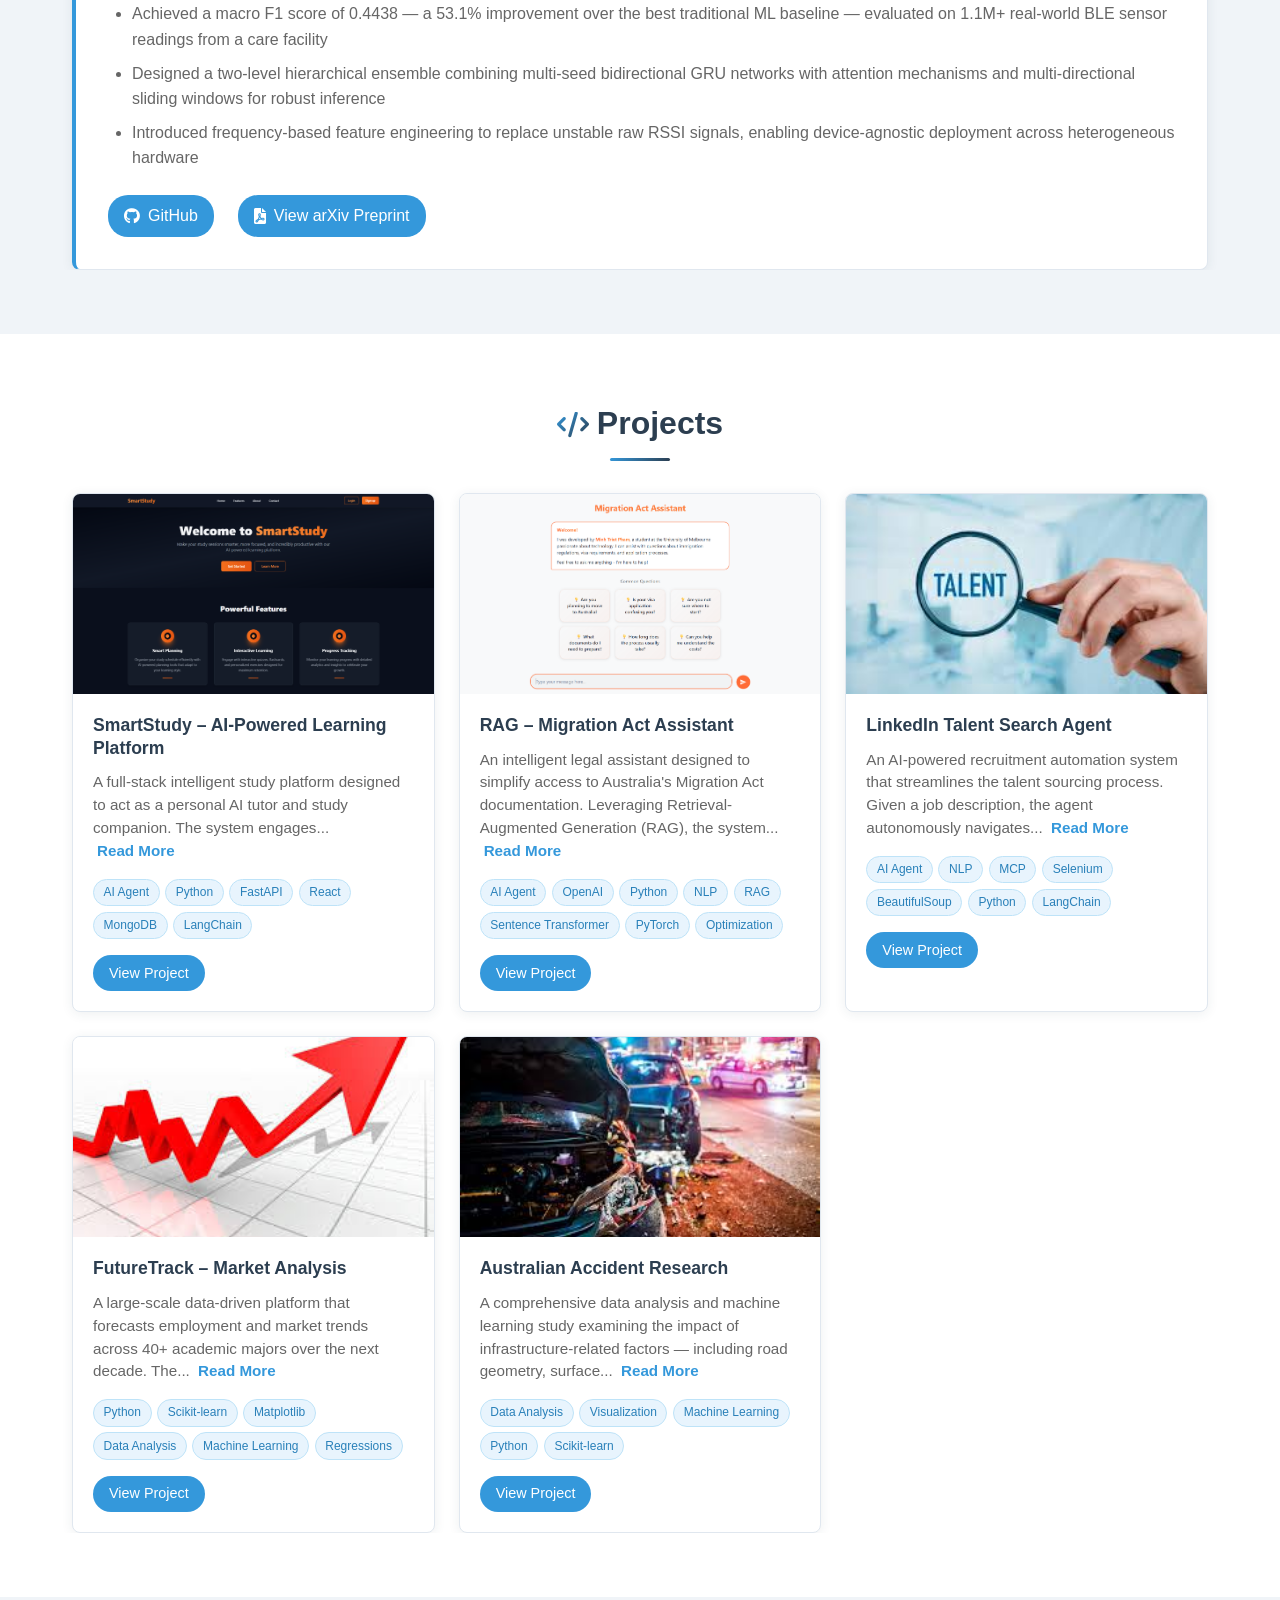
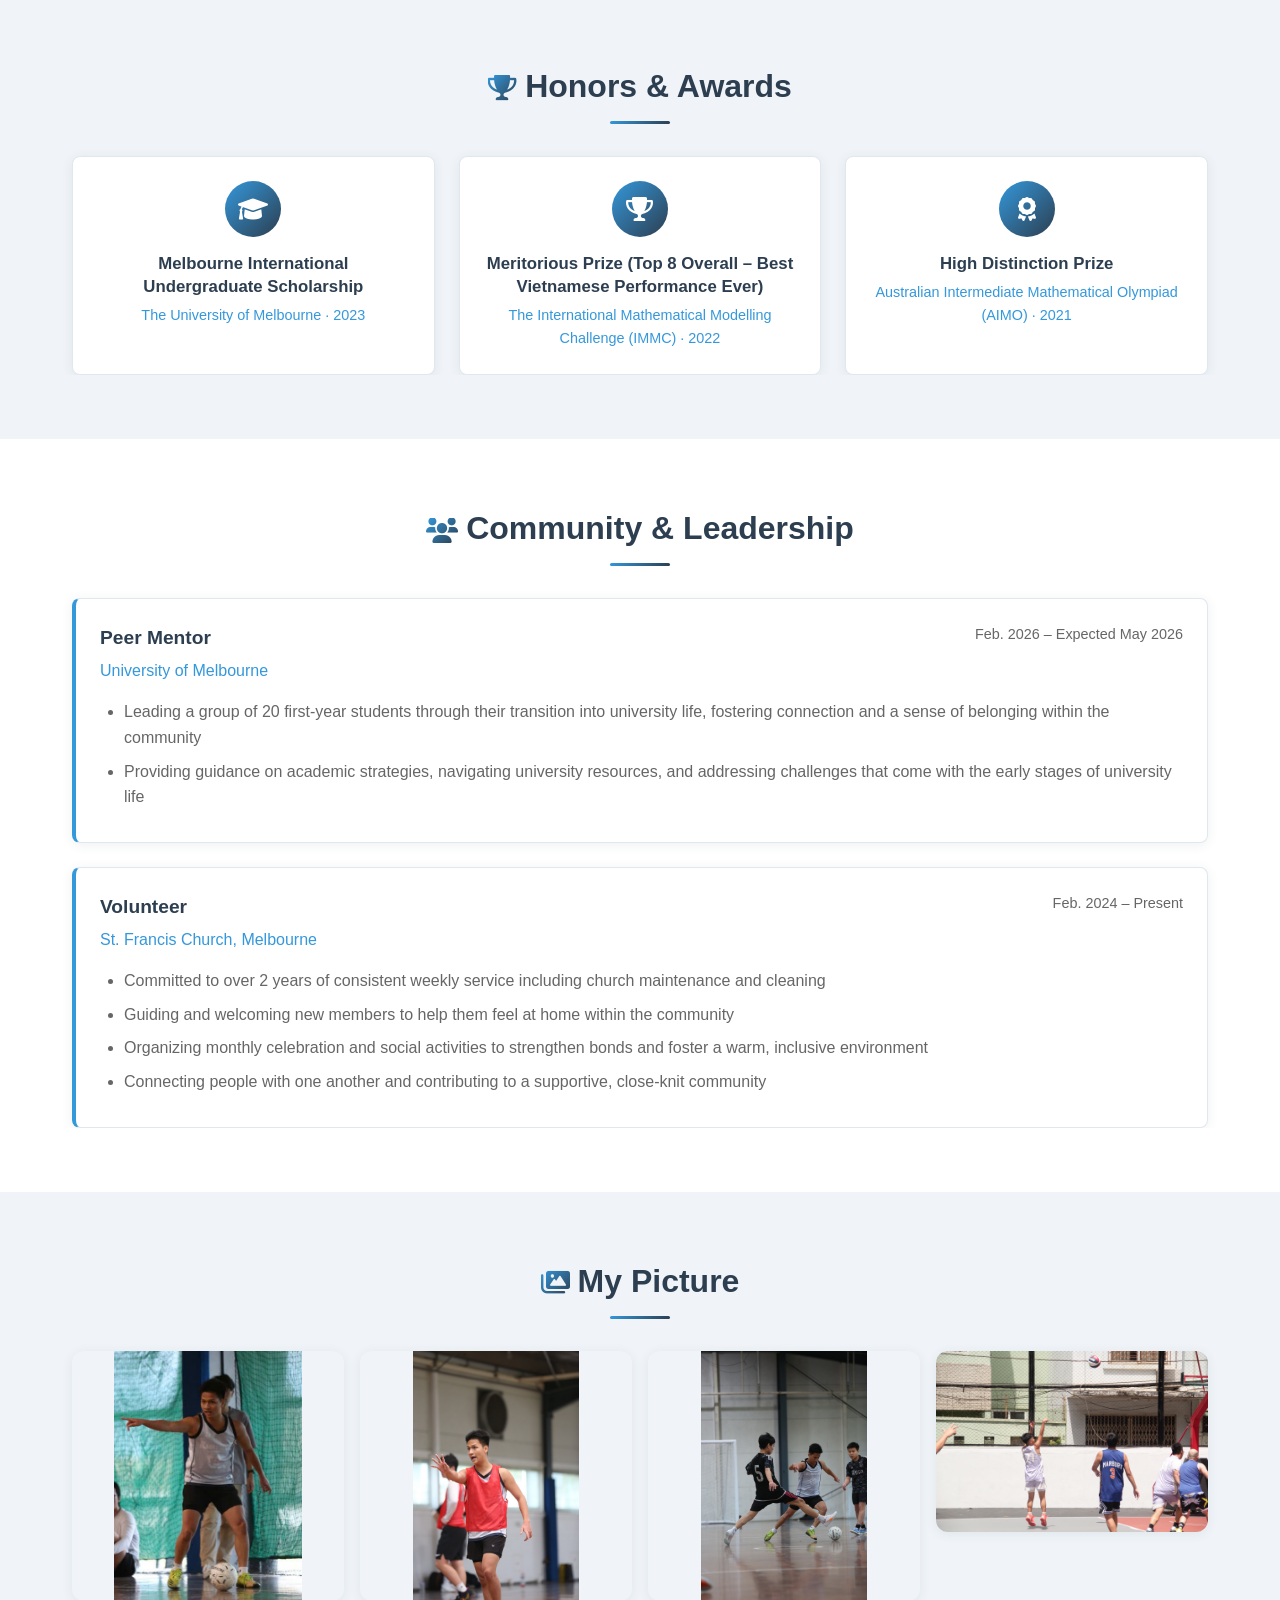
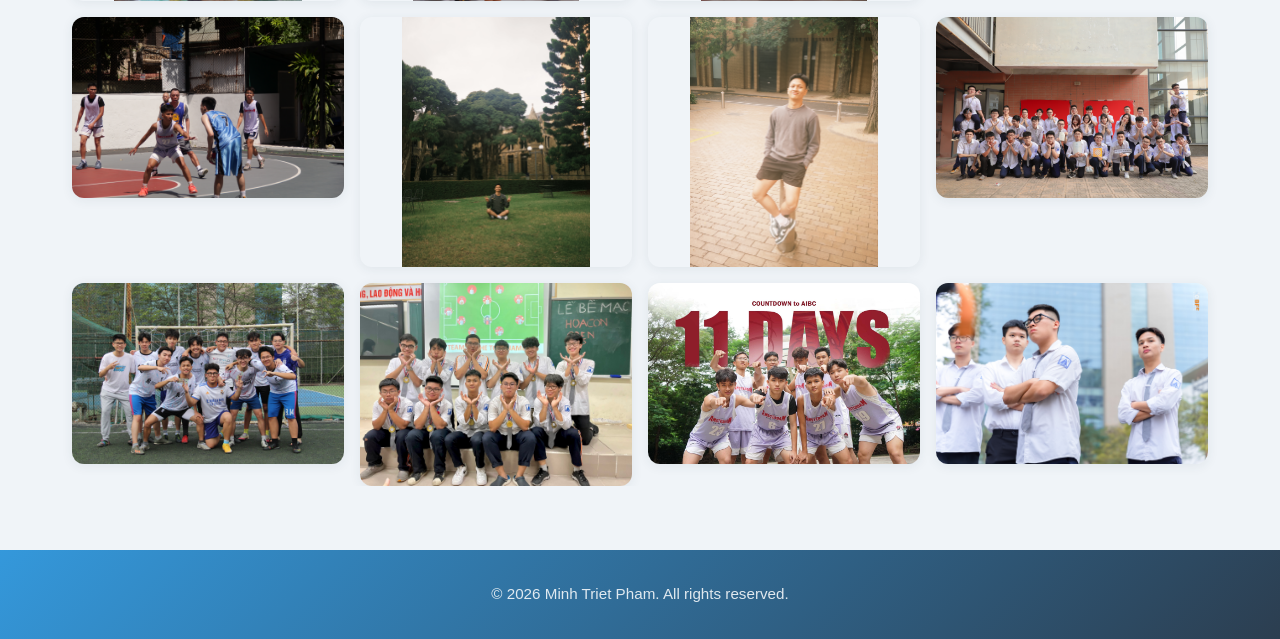
==== commit bf66ef68: "update: arXiv preprint + best challenge paper details for abc paper" ====
--- a/index.html
+++ b/index.html
@@ -41,11 +41,11 @@
                                 <a href="https://github.com/minhtrietcancode" target="_blank" rel="noopener noreferrer" aria-label="GitHub"><i class="fab fa-github"></i></a>
                                 <a href="https://www.linkedin.com/in/minhtrietp/" target="_blank" rel="noopener noreferrer" aria-label="LinkedIn"><i class="fab fa-linkedin"></i></a>
                                 <a href="mailto:minhtrietmt3@gmail.com" aria-label="Email"><i class="fas fa-envelope"></i></a>
-                                <a href="Minh_Triet_Pham_Resume.pdf" target="_blank" rel="noopener noreferrer" aria-label="Resume PDF"><i class="fas fa-file-pdf"></i></a>
+                                <a href="Minh_Triet_Pham_BaseResume.pdf" target="_blank" rel="noopener noreferrer" aria-label="Resume PDF"><i class="fas fa-file-pdf"></i></a>
                             </div>
                         </div>
                         <div class="hero-right">
-                            <p>I'm a third-year <strong>Data Science</strong> student at the <strong>University of Melbourne</strong>, with a strong math background from <strong>Hanoi - Amsterdam High School for the Gifted</strong>. I'm passionate about <strong>AI</strong> — especially <strong>Machine Learning, Deep Learning, and Computer Vision</strong> — and have hands-on experience building and integrating AI agent systems, developing models for computer vision tasks, and tackling classical machine learning problems. Beyond applied work, I'm also stepping into research: my first publication, where I am the <strong>first author</strong>, is set to be presented at <strong>ABC 2026</strong> — the 8th International Conference on Activity and Behavior Computing. This semester, I'm also fortunate to be working with <strong>Dr. Ian Gallagher</strong> at the University of Melbourne on the topic of universality in network embeddings.</p>
+                            <p>I'm a third-year <strong>Data Science</strong> student at the <strong>University of Melbourne</strong>, with a strong math background from <strong>Hanoi - Amsterdam High School for the Gifted</strong>. I'm passionate about <strong>AI</strong> — especially <strong>Machine Learning, Deep Learning, and Computer Vision</strong> — and have hands-on experience building and integrating AI agent systems, developing models for computer vision tasks, and tackling classical machine learning problems. Beyond applied work, I'm also stepping into research: my first publication, where I am the <strong>first author</strong>, is set to be presented at <strong>ABC 2026</strong> — the 8th International Conference on Activity and Behavior Computing. The paper also won the <strong>Best Challenge Paper Award</strong> for this year, and the arXiv preprint is available <a href="https://arxiv.org/pdf/2603.21030" target="_blank" rel="noopener noreferrer"><strong>here</strong></a>. This semester, I'm also fortunate to be working with <strong>Dr. Ian Gallagher</strong> at the University of Melbourne on the topic of universality in network embeddings.</p>
                             <p>I also care deeply about education. Thanks to the inspiring teachers I've had from secondary school to the University of Melbourne, I now run a small class where I <strong>teach basic computing and Python</strong> to five students. I'm grateful to my amazing tutors Jiwon Bae, Thomas Hammer, and Khang Vo for their continued support, and to Dr. Bach Le for the valuable guidance he has offered along the way. I'd like to extend a special thank you to <strong>Dr. Robert Maillardet</strong>, who was both my lecturer and tutor for Statistics (MAST20005) in 2025 — his lectures, and above all his personal advice and guidance, have meant more to my growth and career than I can put into words.</p>
                             <p>Outside of tech and teaching, I'm a big fan of sports. I used to play on both the <strong>basketball and football</strong> teams in high school, and I still enjoy playing whenever I get the chance, along with a few games of billiards now and then.</p>
                         </div>
@@ -57,7 +57,7 @@
         <!-- Education Section -->
         <section id="education" class="page-section">
             <div class="container">
-                <h2 class="section-title"><i class="fas fa-graduation-cap" style="margin-right:0.5rem; font-size:1.6rem; vertical-align:middle; background: var(--gradient); -webkit-background-clip:text; -webkit-text-fill-color:transparent;"></i>Education</h2>
+                <h2 class="section-title"><i class="fas fa-graduation-cap" style="margin-right:0.5rem; font-size:1.6rem; vertical-align:middle; background: var(--gradient); -webkit-background-clip:text; background-clip:text; -webkit-text-fill-color:transparent;"></i>Education</h2>
                 <div class="education-grid">
                     <div class="education-card">
                         <div class="education-logo">
@@ -94,7 +94,7 @@
         <!-- Experience Section -->
         <section id="experience" class="page-section">
             <div class="container">
-                <h2 class="section-title"><i class="fas fa-briefcase" style="margin-right:0.5rem; font-size:1.6rem; vertical-align:middle; background: var(--gradient); -webkit-background-clip:text; -webkit-text-fill-color:transparent;"></i>Experience</h2>
+                <h2 class="section-title"><i class="fas fa-briefcase" style="margin-right:0.5rem; font-size:1.6rem; vertical-align:middle; background: var(--gradient); -webkit-background-clip:text; background-clip:text; -webkit-text-fill-color:transparent;"></i>Experience</h2>
                 <div class="experience-list">
                     <div class="experience-card">
                         <div class="experience-header">
@@ -174,10 +174,10 @@
         <!-- Publications Section -->
         <section id="publications" class="page-section">
             <div class="container">
-                <h2 class="section-title"><i class="fas fa-flask" style="margin-right:0.5rem; font-size:1.6rem; vertical-align:middle; background: var(--gradient); -webkit-background-clip:text; -webkit-text-fill-color:transparent;"></i>Publications</h2>
+                <h2 class="section-title"><i class="fas fa-flask" style="margin-right:0.5rem; font-size:1.6rem; vertical-align:middle; background: var(--gradient); -webkit-background-clip:text; background-clip:text; -webkit-text-fill-color:transparent;"></i>Publications</h2>
                 <div class="publication-card">
                     <h3 class="publication-title">Deep Attention-based Sequential Ensemble Learning for BLE-Based Indoor Localization in Care Facilities</h3>
-                    <div class="publication-conference">8th International Conference on Activity and Behavior Computing (ABC 2026)</div>
+                    <div class="publication-conference">8th International Conference on Activity and Behavior Computing (ABC 2026) <span style="color:#d4af37;">— Best Challenge Paper Award</span></div>
                     <div class="publication-authors">Minh Triet Pham, Quynh Chi Dang, Nhat Tan Le</div>
                     <div class="publication-status">Accepted · Revised version submitted (forthcoming)</div>
                     <ul class="publication-bullets">
@@ -188,7 +188,7 @@
                     </ul>
                     <div class="publication-links">
                         <a href="https://github.com/minhtrietcancode/abc-challenge-2026-location-classification" target="_blank" rel="noopener noreferrer" class="publication-link"><i class="fab fa-github"></i> GitHub</a>
-                        <a href="https://github.com/minhtrietcancode/abc-challenge-2026-location-classification/blob/main/abc_camera_ready_paper.pdf" target="_blank" rel="noopener noreferrer" class="publication-link"><i class="fas fa-file-pdf"></i> View Submitted Paper</a>
+                        <a href="https://arxiv.org/pdf/2603.21030" target="_blank" rel="noopener noreferrer" class="publication-link"><i class="fas fa-file-pdf"></i> View arXiv Preprint</a>
                     </div>
                 </div>
             </div>
@@ -197,7 +197,7 @@
         <!-- Projects Section -->
         <section id="projects" class="page-section">
             <div class="container">
-                <h2 class="section-title"><i class="fas fa-code" style="margin-right:0.5rem; font-size:1.6rem; vertical-align:middle; background: var(--gradient); -webkit-background-clip:text; -webkit-text-fill-color:transparent;"></i>Projects</h2>
+                <h2 class="section-title"><i class="fas fa-code" style="margin-right:0.5rem; font-size:1.6rem; vertical-align:middle; background: var(--gradient); -webkit-background-clip:text; background-clip:text; -webkit-text-fill-color:transparent;"></i>Projects</h2>
                 <div class="projects-grid">
                     <div class="project-card">
                         <div class="project-image">
@@ -298,7 +298,7 @@
         <!-- Honors & Awards Section -->
         <section id="honors" class="page-section">
             <div class="container">
-                <h2 class="section-title"><i class="fas fa-trophy" style="margin-right:0.5rem; font-size:1.6rem; vertical-align:middle; background: var(--gradient); -webkit-background-clip:text; -webkit-text-fill-color:transparent;"></i>Honors & Awards</h2>
+                <h2 class="section-title"><i class="fas fa-trophy" style="margin-right:0.5rem; font-size:1.6rem; vertical-align:middle; background: var(--gradient); -webkit-background-clip:text; background-clip:text; -webkit-text-fill-color:transparent;"></i>Honors & Awards</h2>
                 <div class="honors-list">
                     <div class="honor-card">
                         <div class="honor-icon"><i class="fas fa-graduation-cap"></i></div>
@@ -322,7 +322,7 @@
         <!-- Community & Leadership Section -->
         <section id="community" class="page-section">
             <div class="container">
-                <h2 class="section-title"><i class="fas fa-users" style="margin-right:0.5rem; font-size:1.6rem; vertical-align:middle; background: var(--gradient); -webkit-background-clip:text; -webkit-text-fill-color:transparent;"></i>Community & Leadership</h2>
+                <h2 class="section-title"><i class="fas fa-users" style="margin-right:0.5rem; font-size:1.6rem; vertical-align:middle; background: var(--gradient); -webkit-background-clip:text; background-clip:text; -webkit-text-fill-color:transparent;"></i>Community & Leadership</h2>
                 <div class="community-list">
                     <div class="community-card">
                         <div class="community-header">
@@ -359,7 +359,7 @@
         <!-- My Picture Section -->
         <section id="my-picture" class="page-section">
             <div class="container">
-                <h2 class="section-title"><i class="fas fa-images" style="margin-right:0.5rem; font-size:1.6rem; vertical-align:middle; background: var(--gradient); -webkit-background-clip:text; -webkit-text-fill-color:transparent;"></i>My Picture</h2>
+                <h2 class="section-title"><i class="fas fa-images" style="margin-right:0.5rem; font-size:1.6rem; vertical-align:middle; background: var(--gradient); -webkit-background-clip:text; background-clip:text; -webkit-text-fill-color:transparent;"></i>My Picture</h2>
                 <div class="picture-gallery">
                     <img src="image/myself/sport/triet da bong.jpg" alt="Playing football">
                     <img src="image/myself/sport/triet chi dao da bong.jpg" alt="Coaching football">
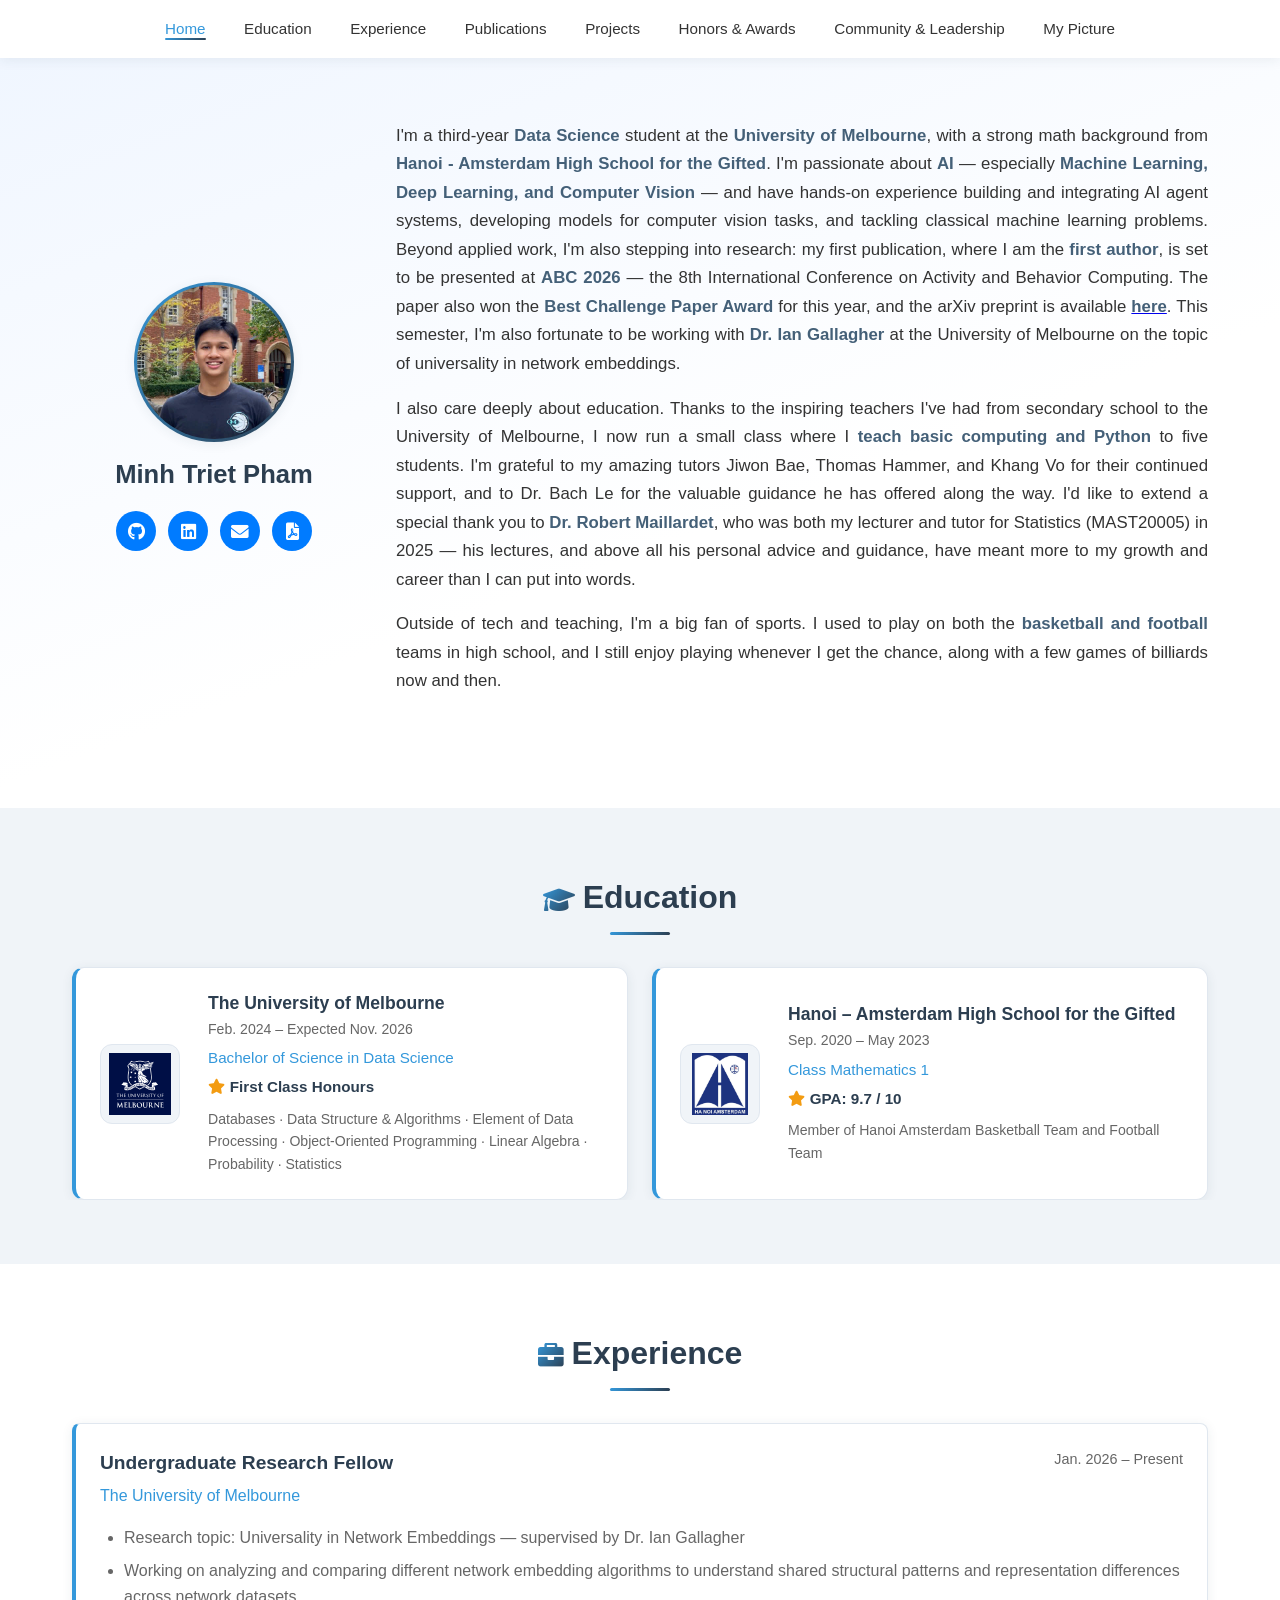
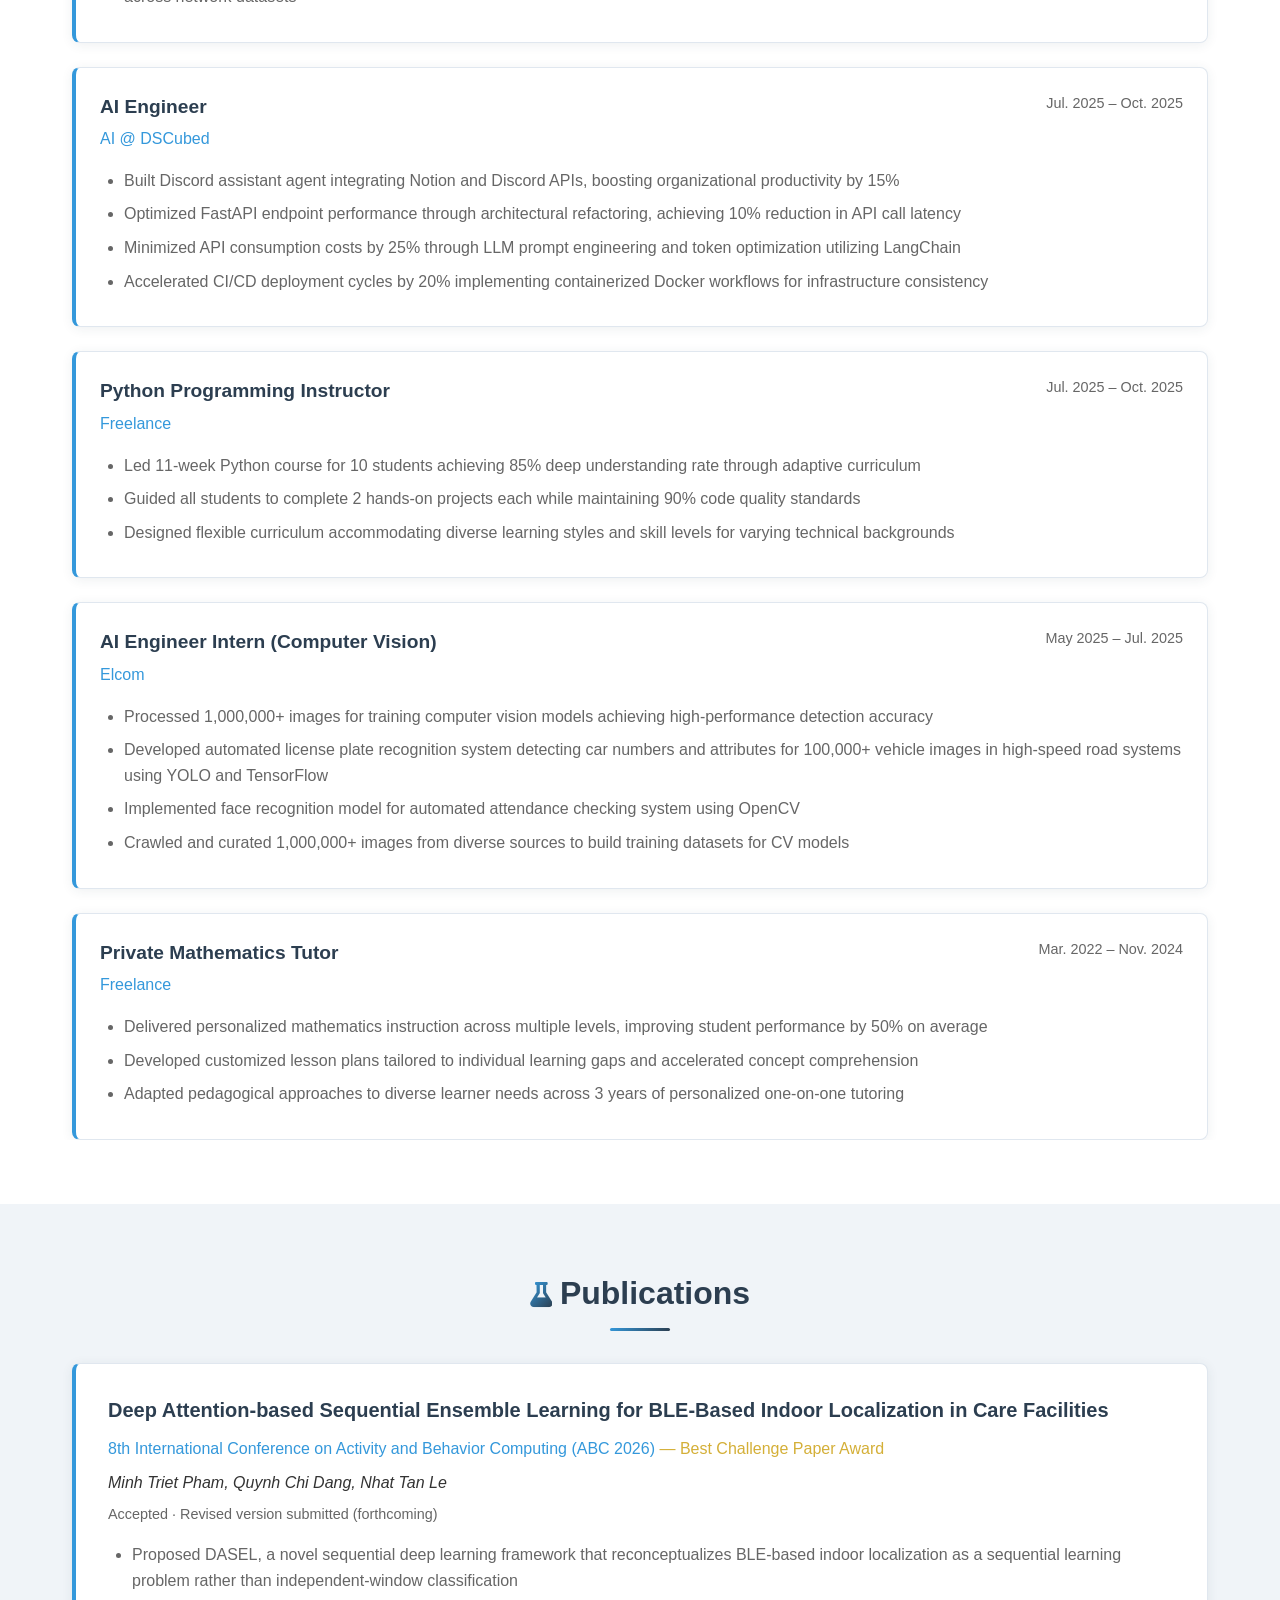
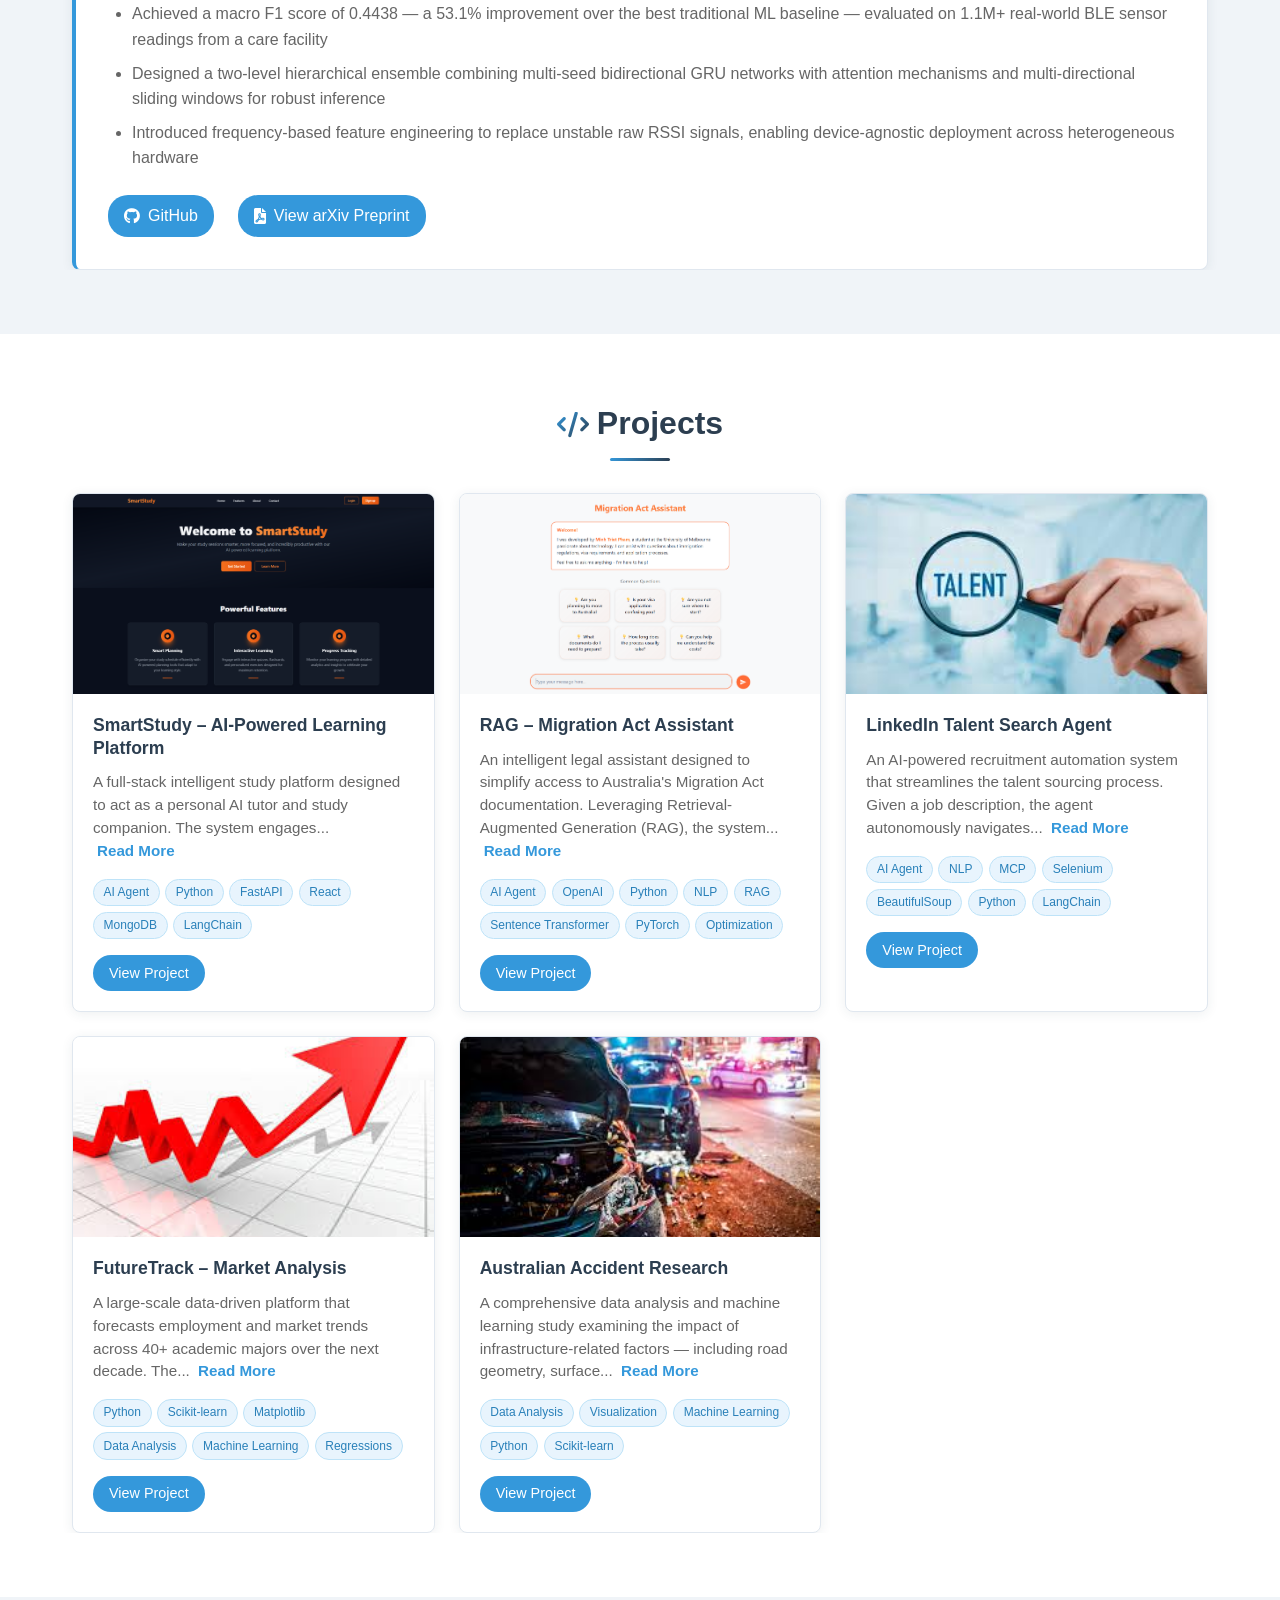
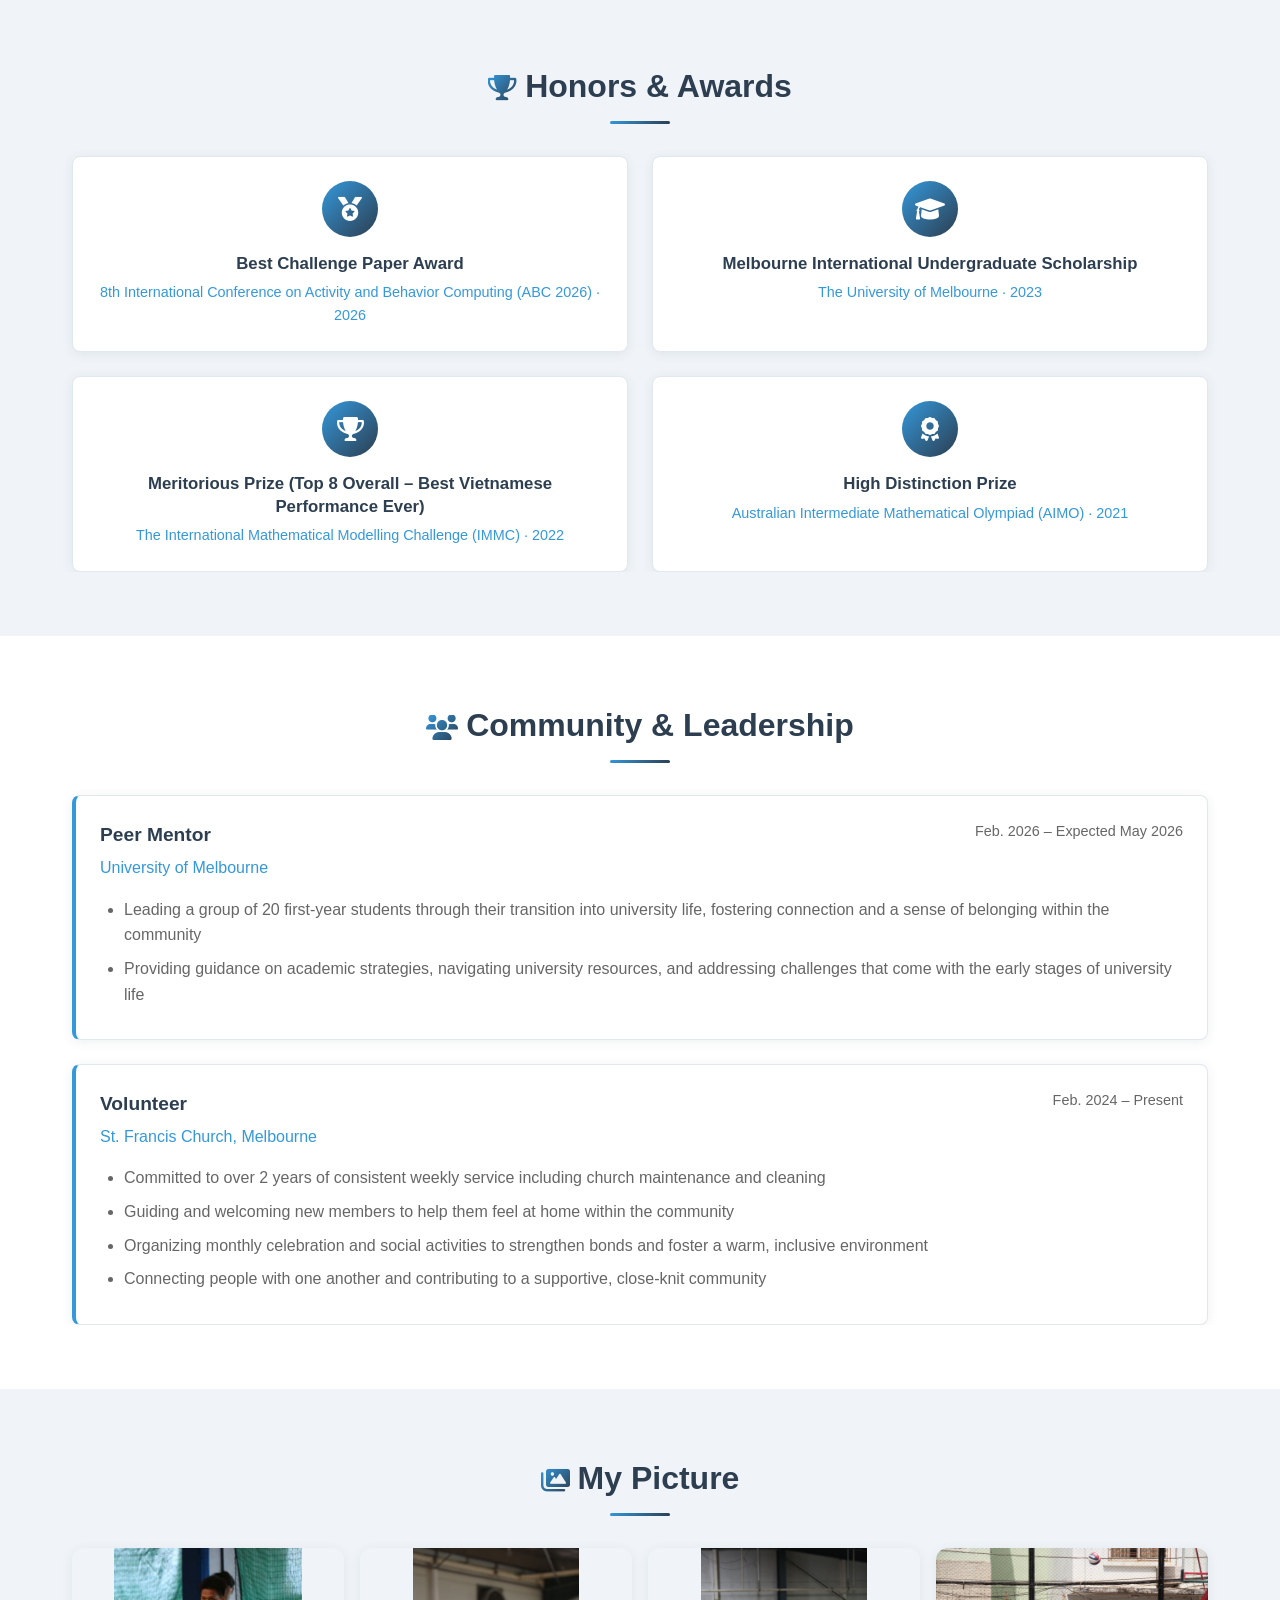
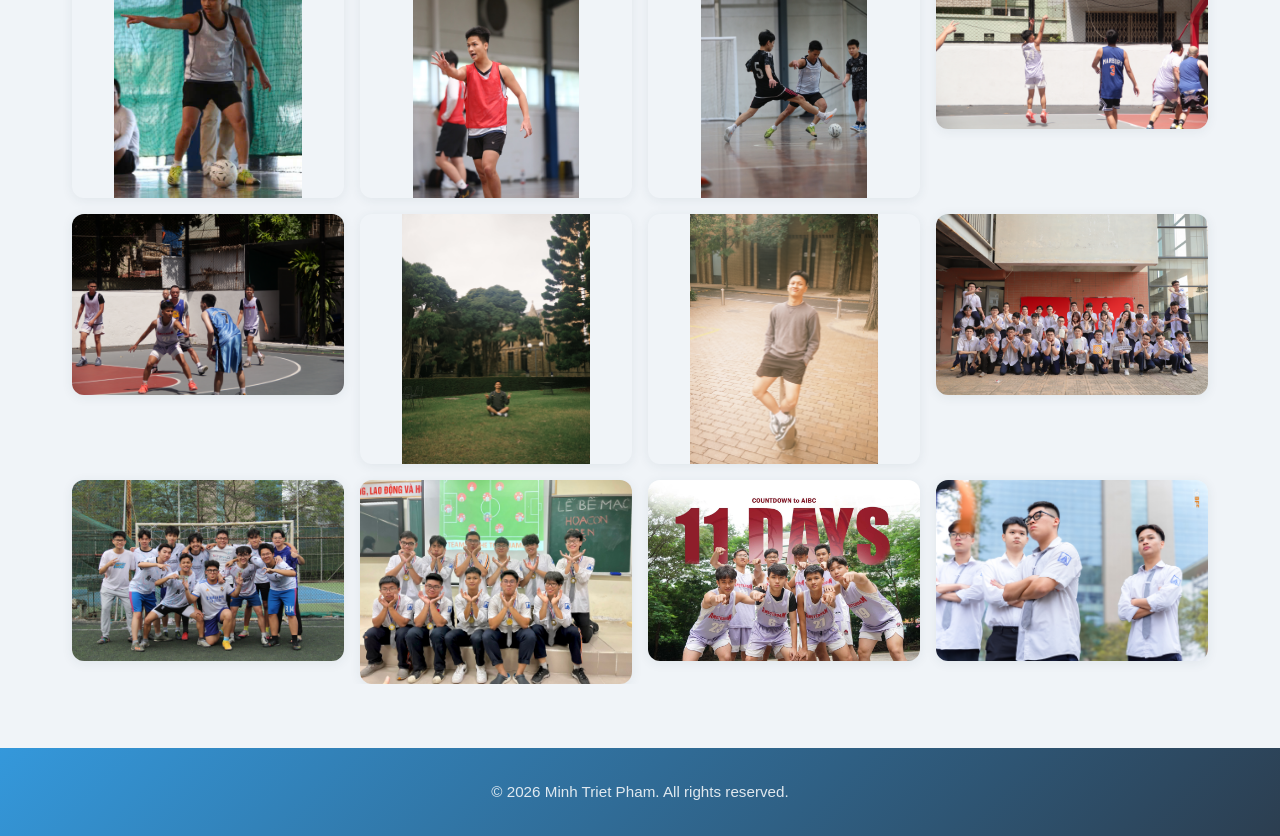
==== commit e78cc965: "update honor and award section to include best paper award abc challenge 2026" ====
--- a/index.html
+++ b/index.html
@@ -301,6 +301,11 @@
                 <h2 class="section-title"><i class="fas fa-trophy" style="margin-right:0.5rem; font-size:1.6rem; vertical-align:middle; background: var(--gradient); -webkit-background-clip:text; background-clip:text; -webkit-text-fill-color:transparent;"></i>Honors & Awards</h2>
                 <div class="honors-list">
                     <div class="honor-card">
+                        <div class="honor-icon"><i class="fas fa-medal"></i></div>
+                        <div class="honor-title">Best Challenge Paper Award</div>
+                        <div class="honor-body">8th International Conference on Activity and Behavior Computing (ABC 2026) · 2026</div>
+                    </div>
+                    <div class="honor-card">
                         <div class="honor-icon"><i class="fas fa-graduation-cap"></i></div>
                         <div class="honor-title">Melbourne International Undergraduate Scholarship</div>
                         <div class="honor-body">The University of Melbourne · 2023</div>
--- a/index.css
+++ b/index.css
@@ -626,7 +626,7 @@
 /* ===== Honors & Awards Section ===== */
 .honors-list {
     display: grid;
-    grid-template-columns: repeat(3, 1fr);
+    grid-template-columns: repeat(2, 1fr);
     gap: 1.5rem;
 }
 
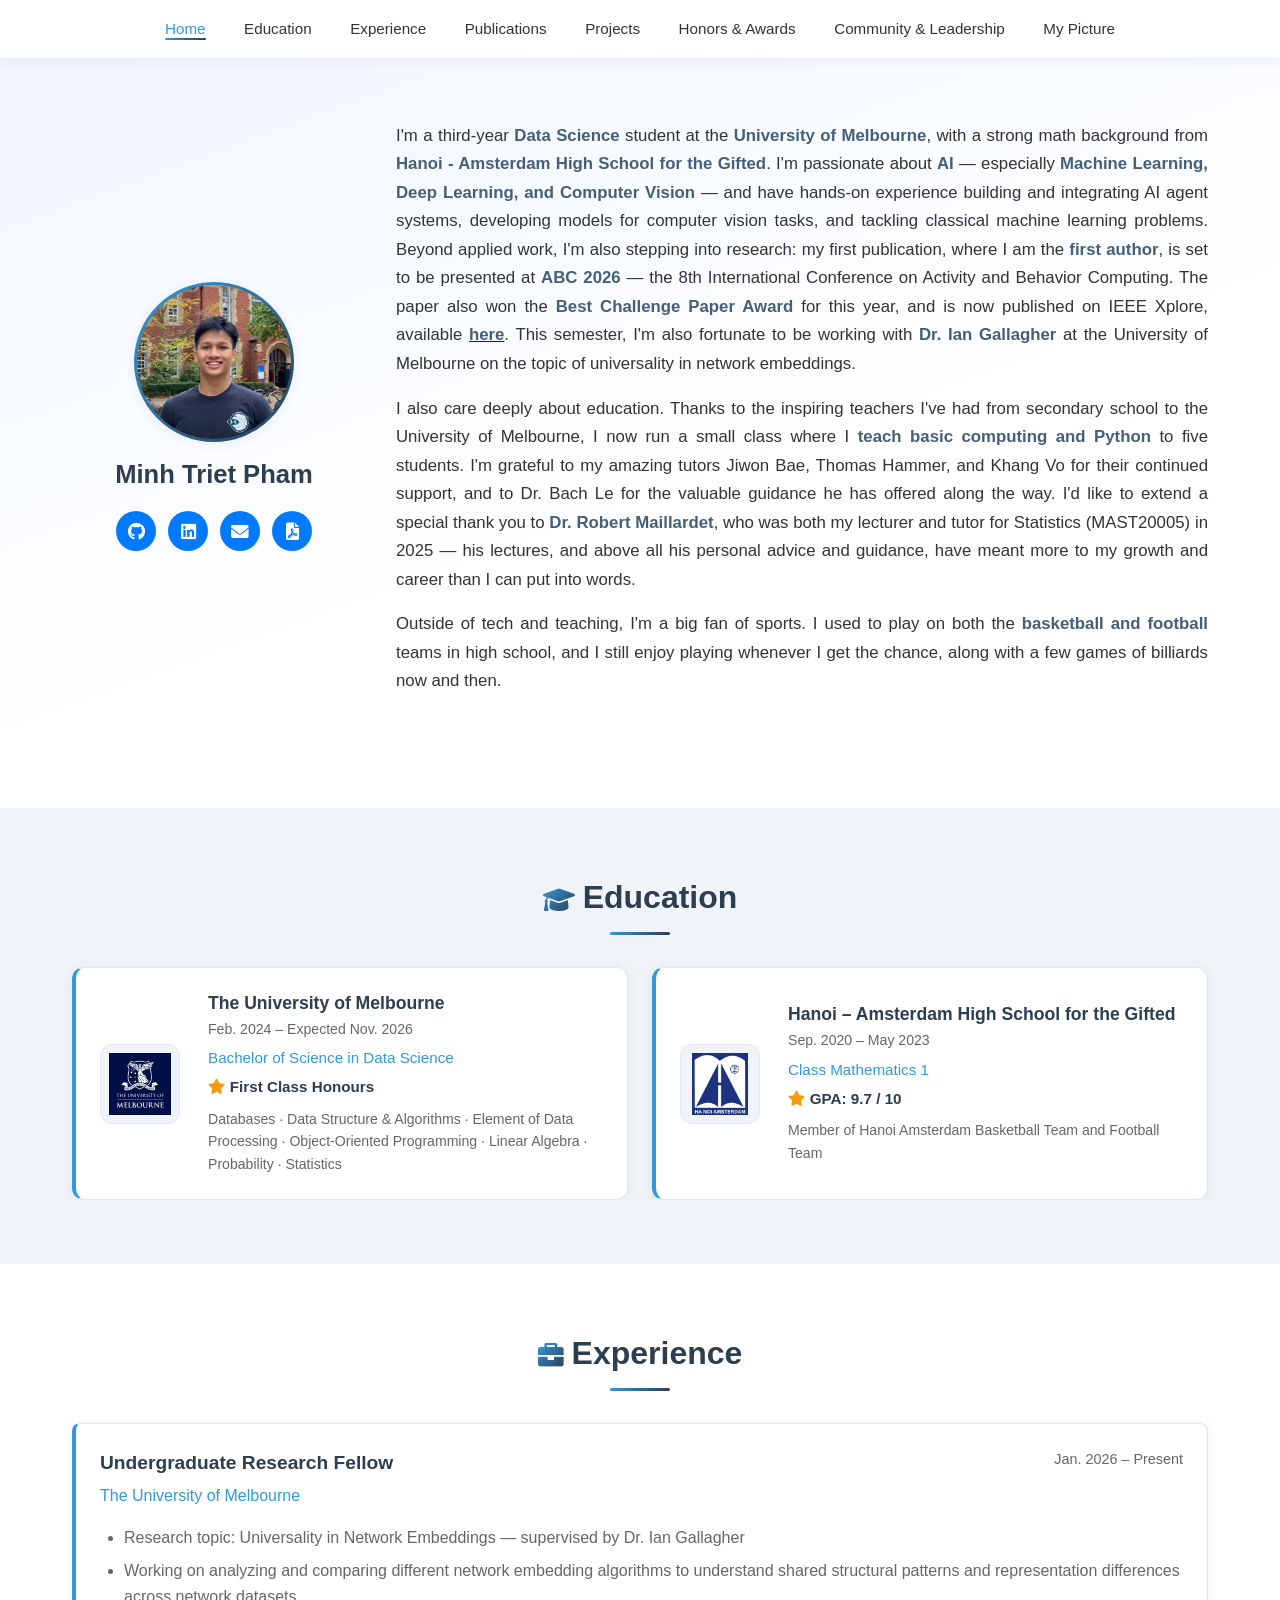
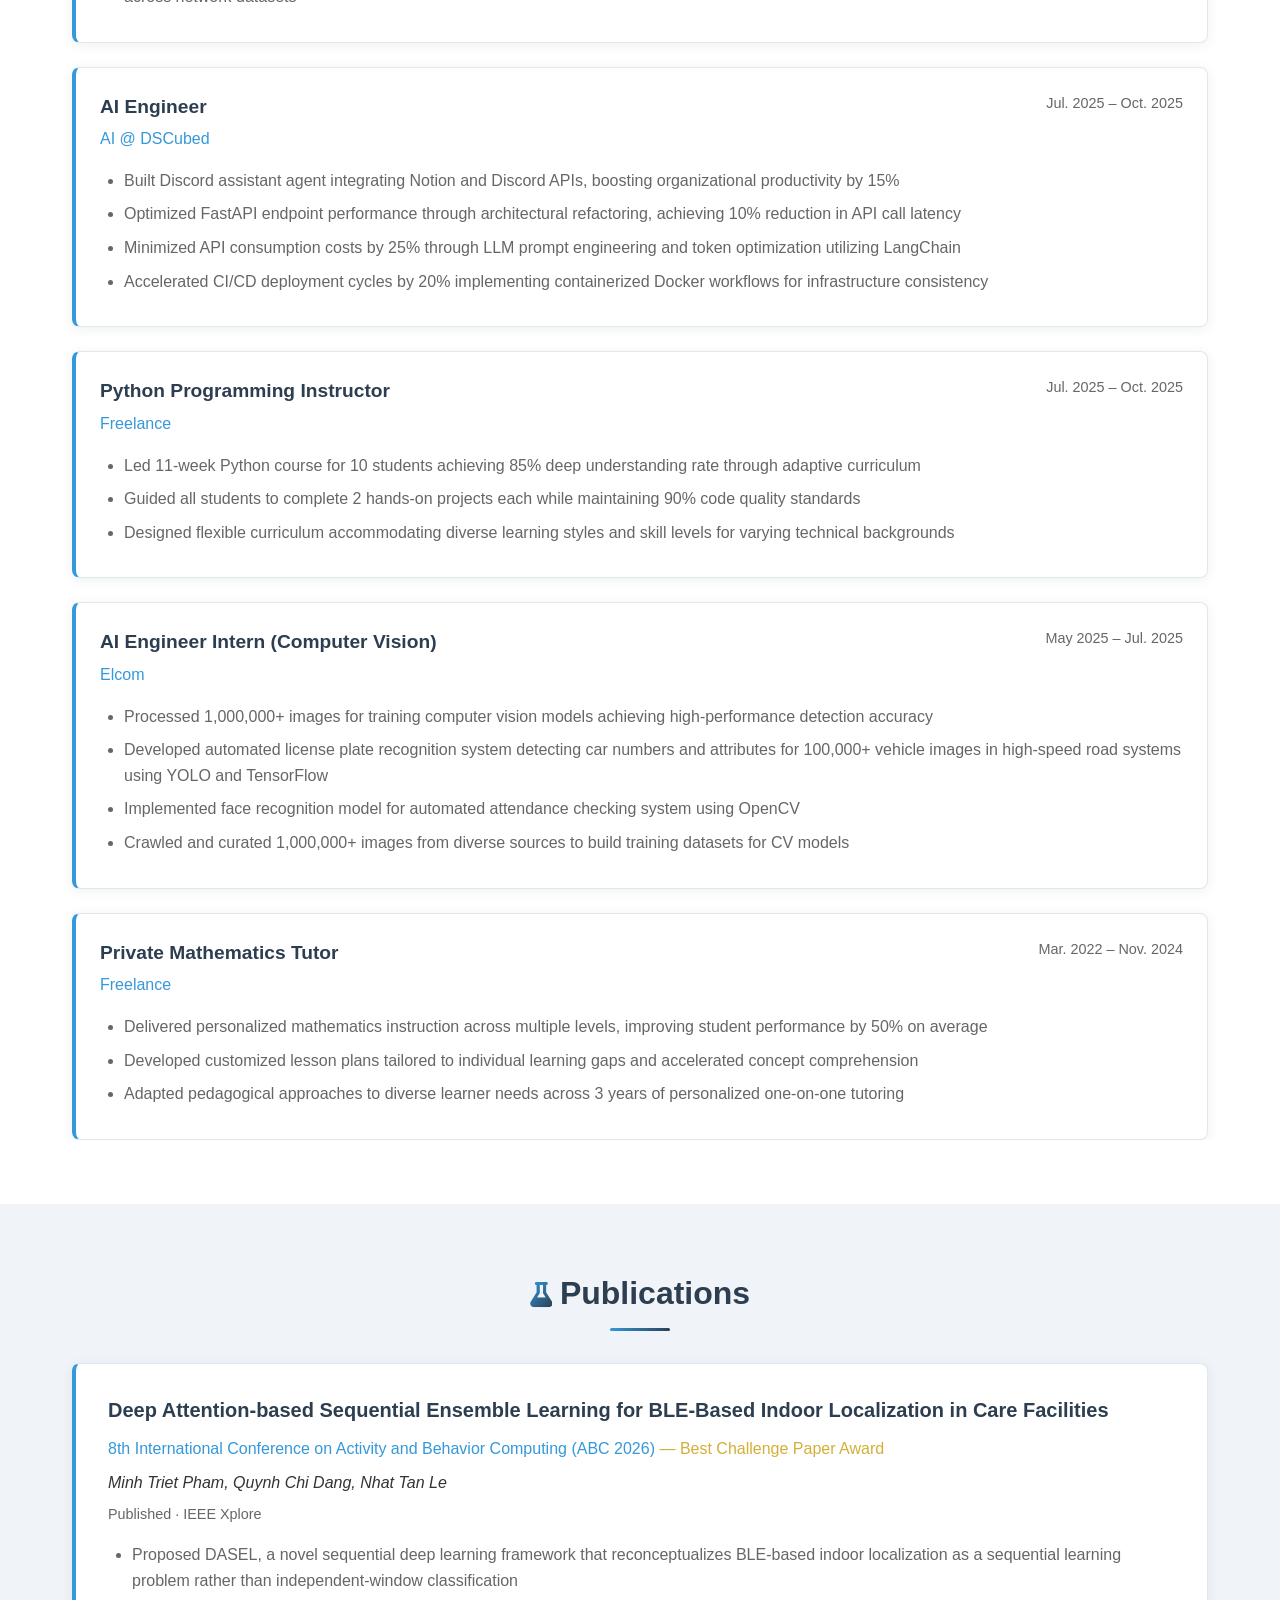
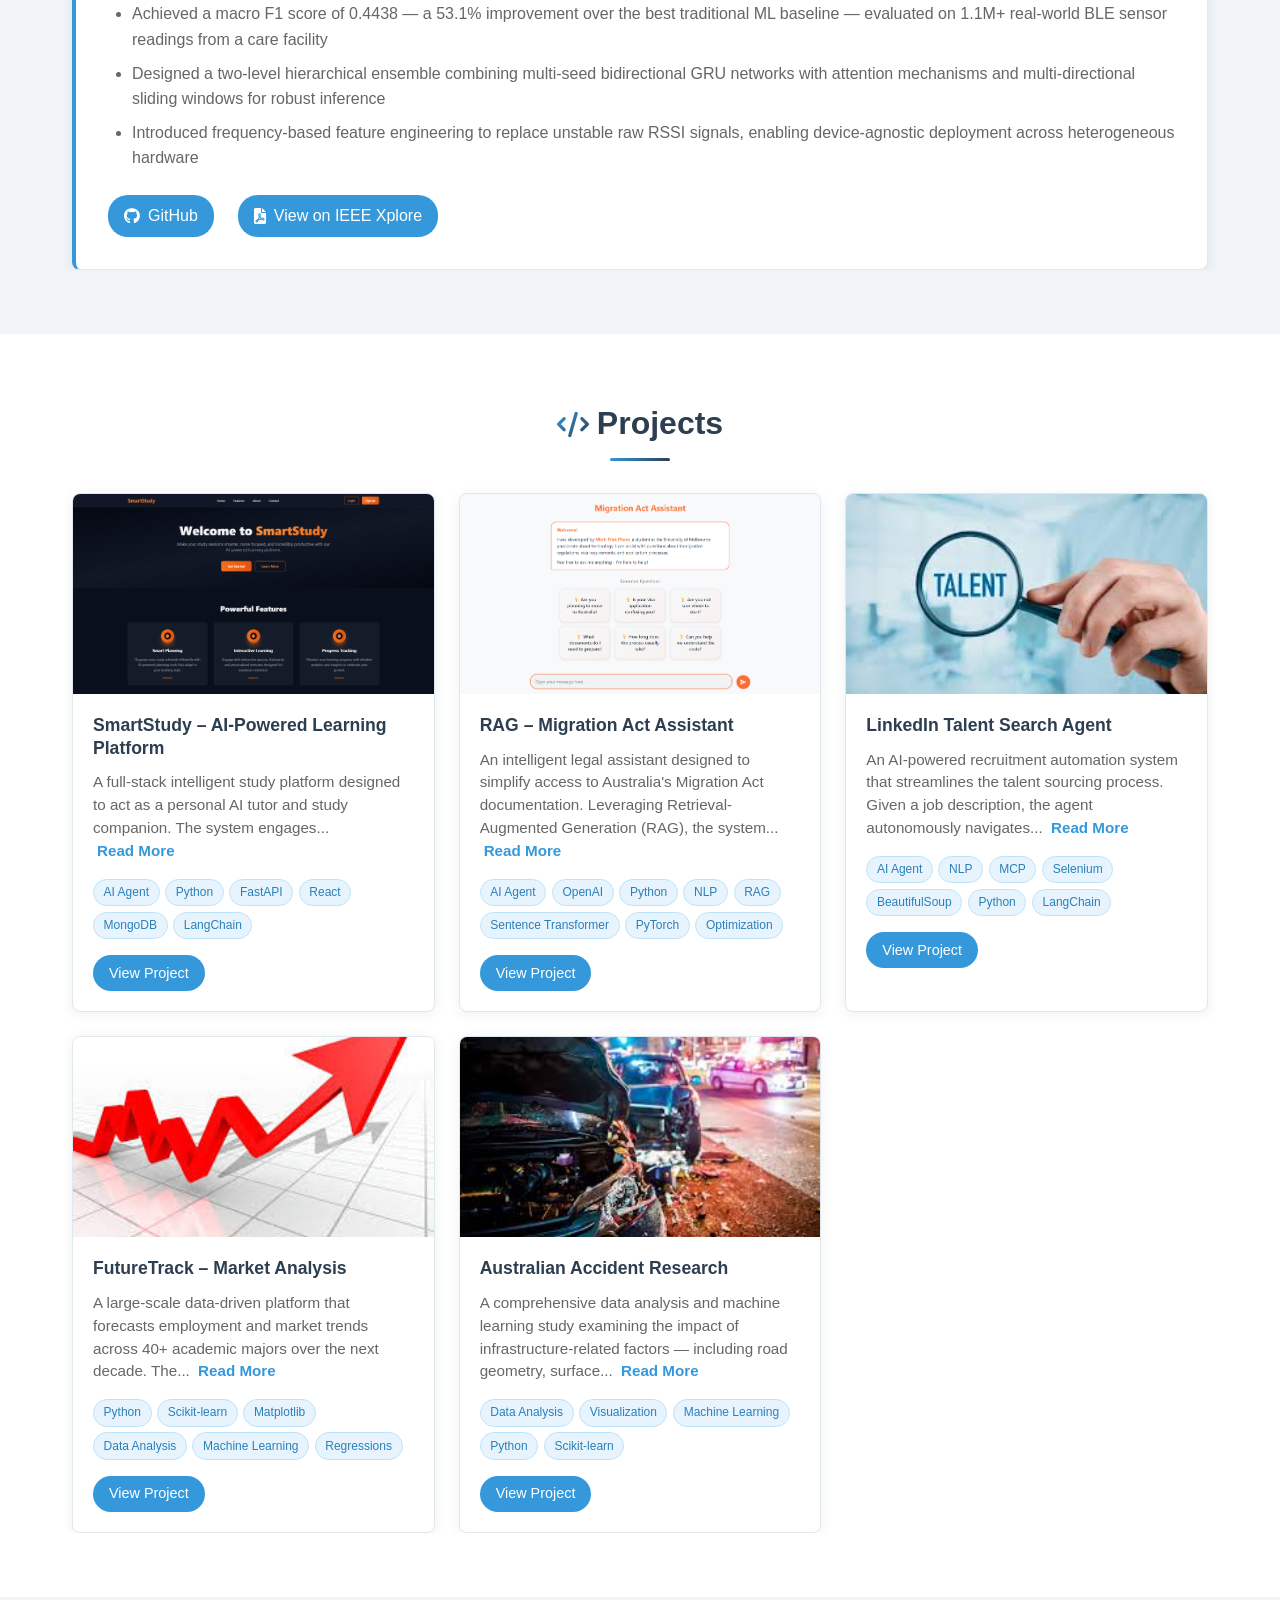
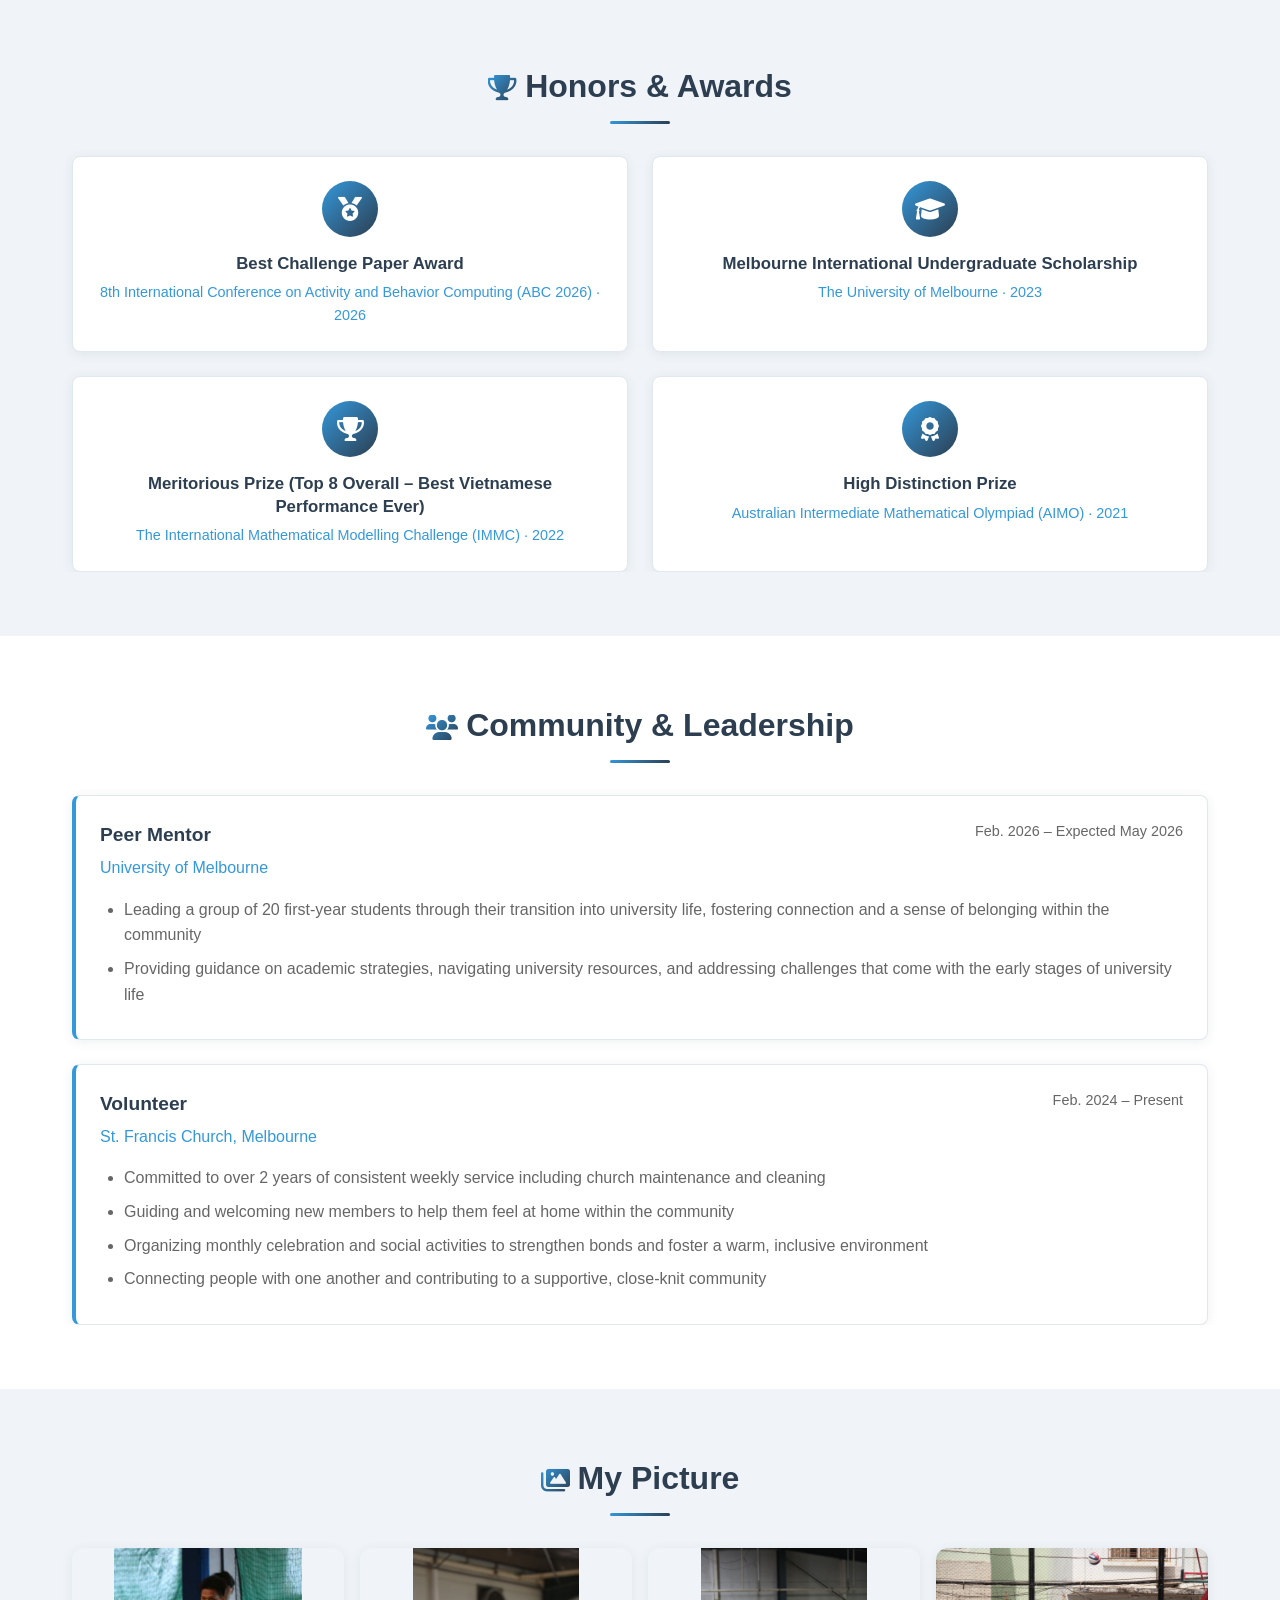
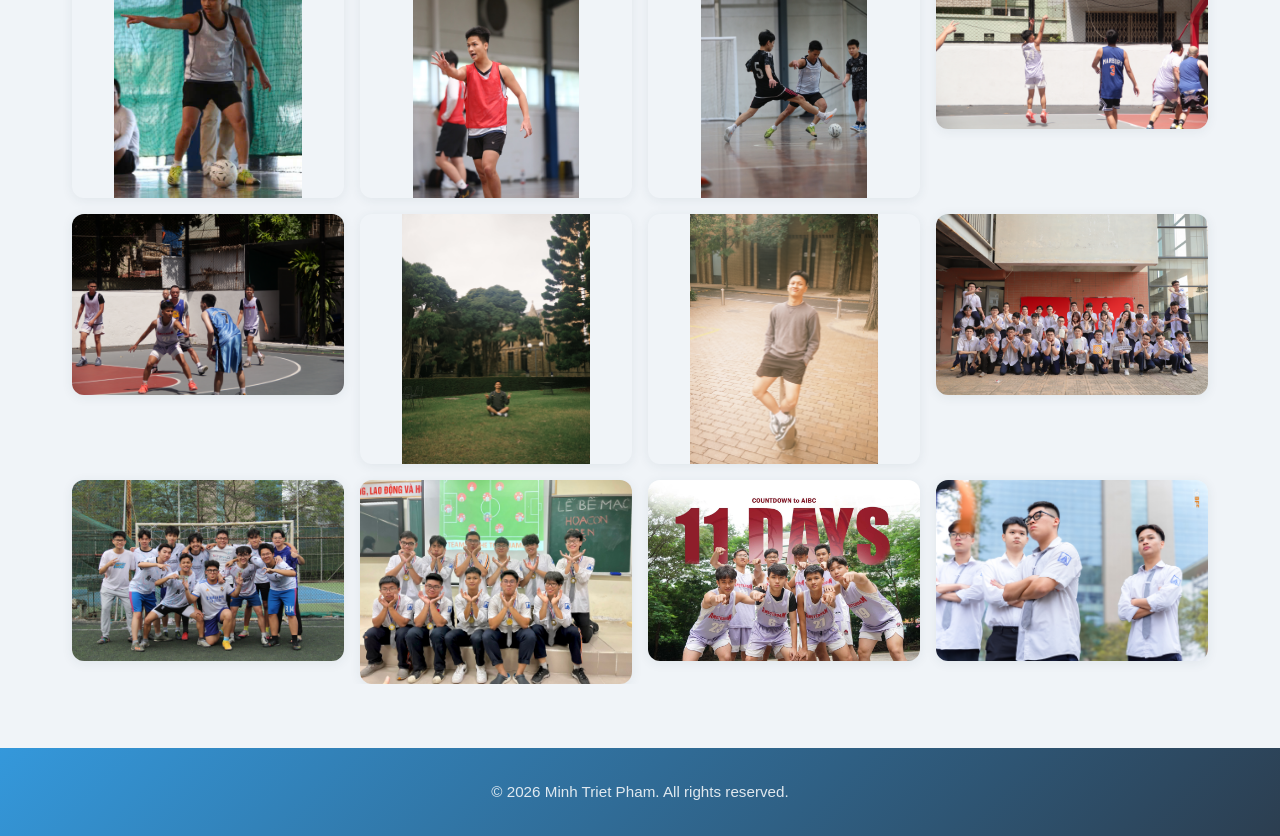
==== commit ff8cf0f2: "update url for abc paper by real DOI instead of arXiv preprint" ====
--- a/index.html
+++ b/index.html
@@ -45,7 +45,7 @@
                             </div>
                         </div>
                         <div class="hero-right">
-                            <p>I'm a third-year <strong>Data Science</strong> student at the <strong>University of Melbourne</strong>, with a strong math background from <strong>Hanoi - Amsterdam High School for the Gifted</strong>. I'm passionate about <strong>AI</strong> — especially <strong>Machine Learning, Deep Learning, and Computer Vision</strong> — and have hands-on experience building and integrating AI agent systems, developing models for computer vision tasks, and tackling classical machine learning problems. Beyond applied work, I'm also stepping into research: my first publication, where I am the <strong>first author</strong>, is set to be presented at <strong>ABC 2026</strong> — the 8th International Conference on Activity and Behavior Computing. The paper also won the <strong>Best Challenge Paper Award</strong> for this year, and the arXiv preprint is available <a href="https://arxiv.org/pdf/2603.21030" target="_blank" rel="noopener noreferrer"><strong>here</strong></a>. This semester, I'm also fortunate to be working with <strong>Dr. Ian Gallagher</strong> at the University of Melbourne on the topic of universality in network embeddings.</p>
+                            <p>I'm a third-year <strong>Data Science</strong> student at the <strong>University of Melbourne</strong>, with a strong math background from <strong>Hanoi - Amsterdam High School for the Gifted</strong>. I'm passionate about <strong>AI</strong> — especially <strong>Machine Learning, Deep Learning, and Computer Vision</strong> — and have hands-on experience building and integrating AI agent systems, developing models for computer vision tasks, and tackling classical machine learning problems. Beyond applied work, I'm also stepping into research: my first publication, where I am the <strong>first author</strong>, is set to be presented at <strong>ABC 2026</strong> — the 8th International Conference on Activity and Behavior Computing. The paper also won the <strong>Best Challenge Paper Award</strong> for this year, and is now published on IEEE Xplore, available <a href="https://ieeexplore.ieee.org/document/11567184" target="_blank" rel="noopener noreferrer"><strong>here</strong></a>. This semester, I'm also fortunate to be working with <strong>Dr. Ian Gallagher</strong> at the University of Melbourne on the topic of universality in network embeddings.</p>
                             <p>I also care deeply about education. Thanks to the inspiring teachers I've had from secondary school to the University of Melbourne, I now run a small class where I <strong>teach basic computing and Python</strong> to five students. I'm grateful to my amazing tutors Jiwon Bae, Thomas Hammer, and Khang Vo for their continued support, and to Dr. Bach Le for the valuable guidance he has offered along the way. I'd like to extend a special thank you to <strong>Dr. Robert Maillardet</strong>, who was both my lecturer and tutor for Statistics (MAST20005) in 2025 — his lectures, and above all his personal advice and guidance, have meant more to my growth and career than I can put into words.</p>
                             <p>Outside of tech and teaching, I'm a big fan of sports. I used to play on both the <strong>basketball and football</strong> teams in high school, and I still enjoy playing whenever I get the chance, along with a few games of billiards now and then.</p>
                         </div>
@@ -179,7 +179,7 @@
                     <h3 class="publication-title">Deep Attention-based Sequential Ensemble Learning for BLE-Based Indoor Localization in Care Facilities</h3>
                     <div class="publication-conference">8th International Conference on Activity and Behavior Computing (ABC 2026) <span style="color:#d4af37;">— Best Challenge Paper Award</span></div>
                     <div class="publication-authors">Minh Triet Pham, Quynh Chi Dang, Nhat Tan Le</div>
-                    <div class="publication-status">Accepted · Revised version submitted (forthcoming)</div>
+                    <div class="publication-status">Published · IEEE Xplore</div>
                     <ul class="publication-bullets">
                         <li>Proposed DASEL, a novel sequential deep learning framework that reconceptualizes BLE-based indoor localization as a sequential learning problem rather than independent-window classification</li>
                         <li>Achieved a macro F1 score of 0.4438 — a 53.1% improvement over the best traditional ML baseline — evaluated on 1.1M+ real-world BLE sensor readings from a care facility</li>
@@ -188,7 +188,7 @@
                     </ul>
                     <div class="publication-links">
                         <a href="https://github.com/minhtrietcancode/abc-challenge-2026-location-classification" target="_blank" rel="noopener noreferrer" class="publication-link"><i class="fab fa-github"></i> GitHub</a>
-                        <a href="https://arxiv.org/pdf/2603.21030" target="_blank" rel="noopener noreferrer" class="publication-link"><i class="fas fa-file-pdf"></i> View arXiv Preprint</a>
+                        <a href="https://ieeexplore.ieee.org/document/11567184" target="_blank" rel="noopener noreferrer" class="publication-link"><i class="fas fa-file-pdf"></i> View on IEEE Xplore</a>
                     </div>
                 </div>
             </div>
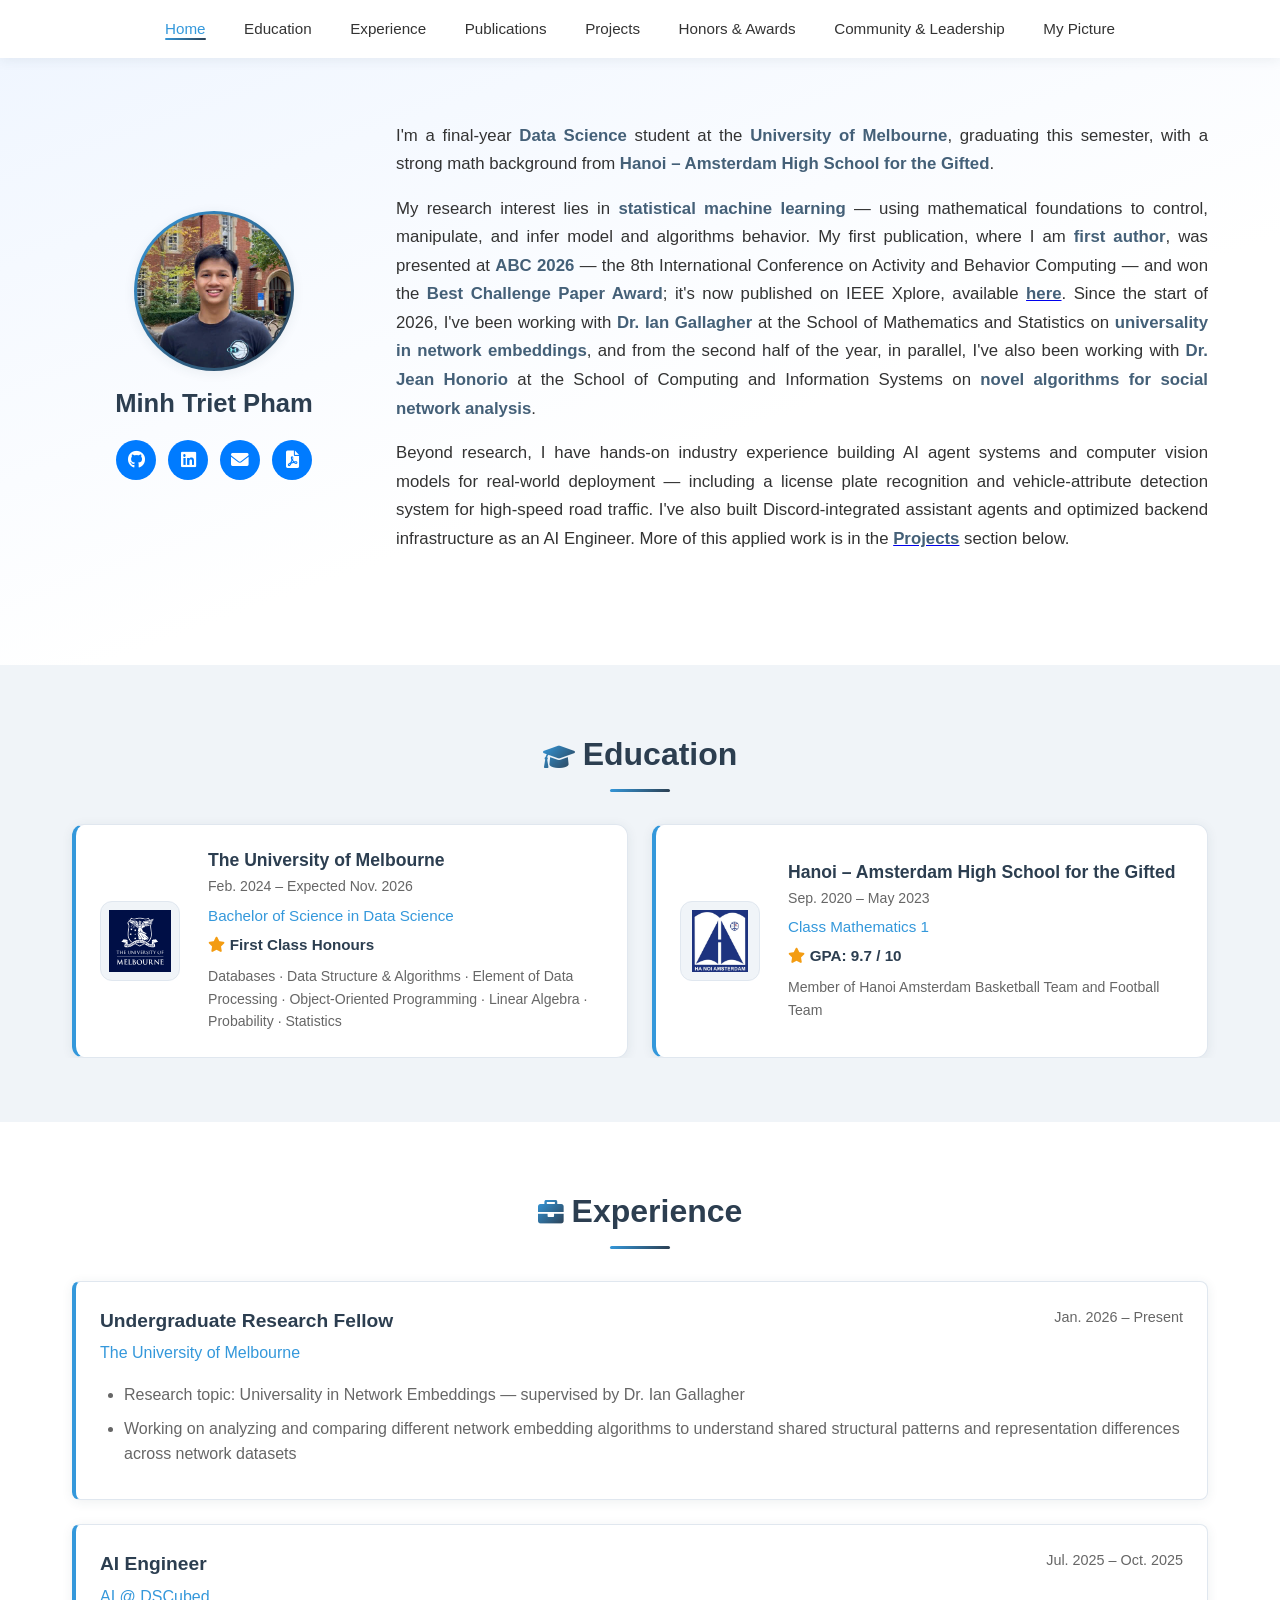
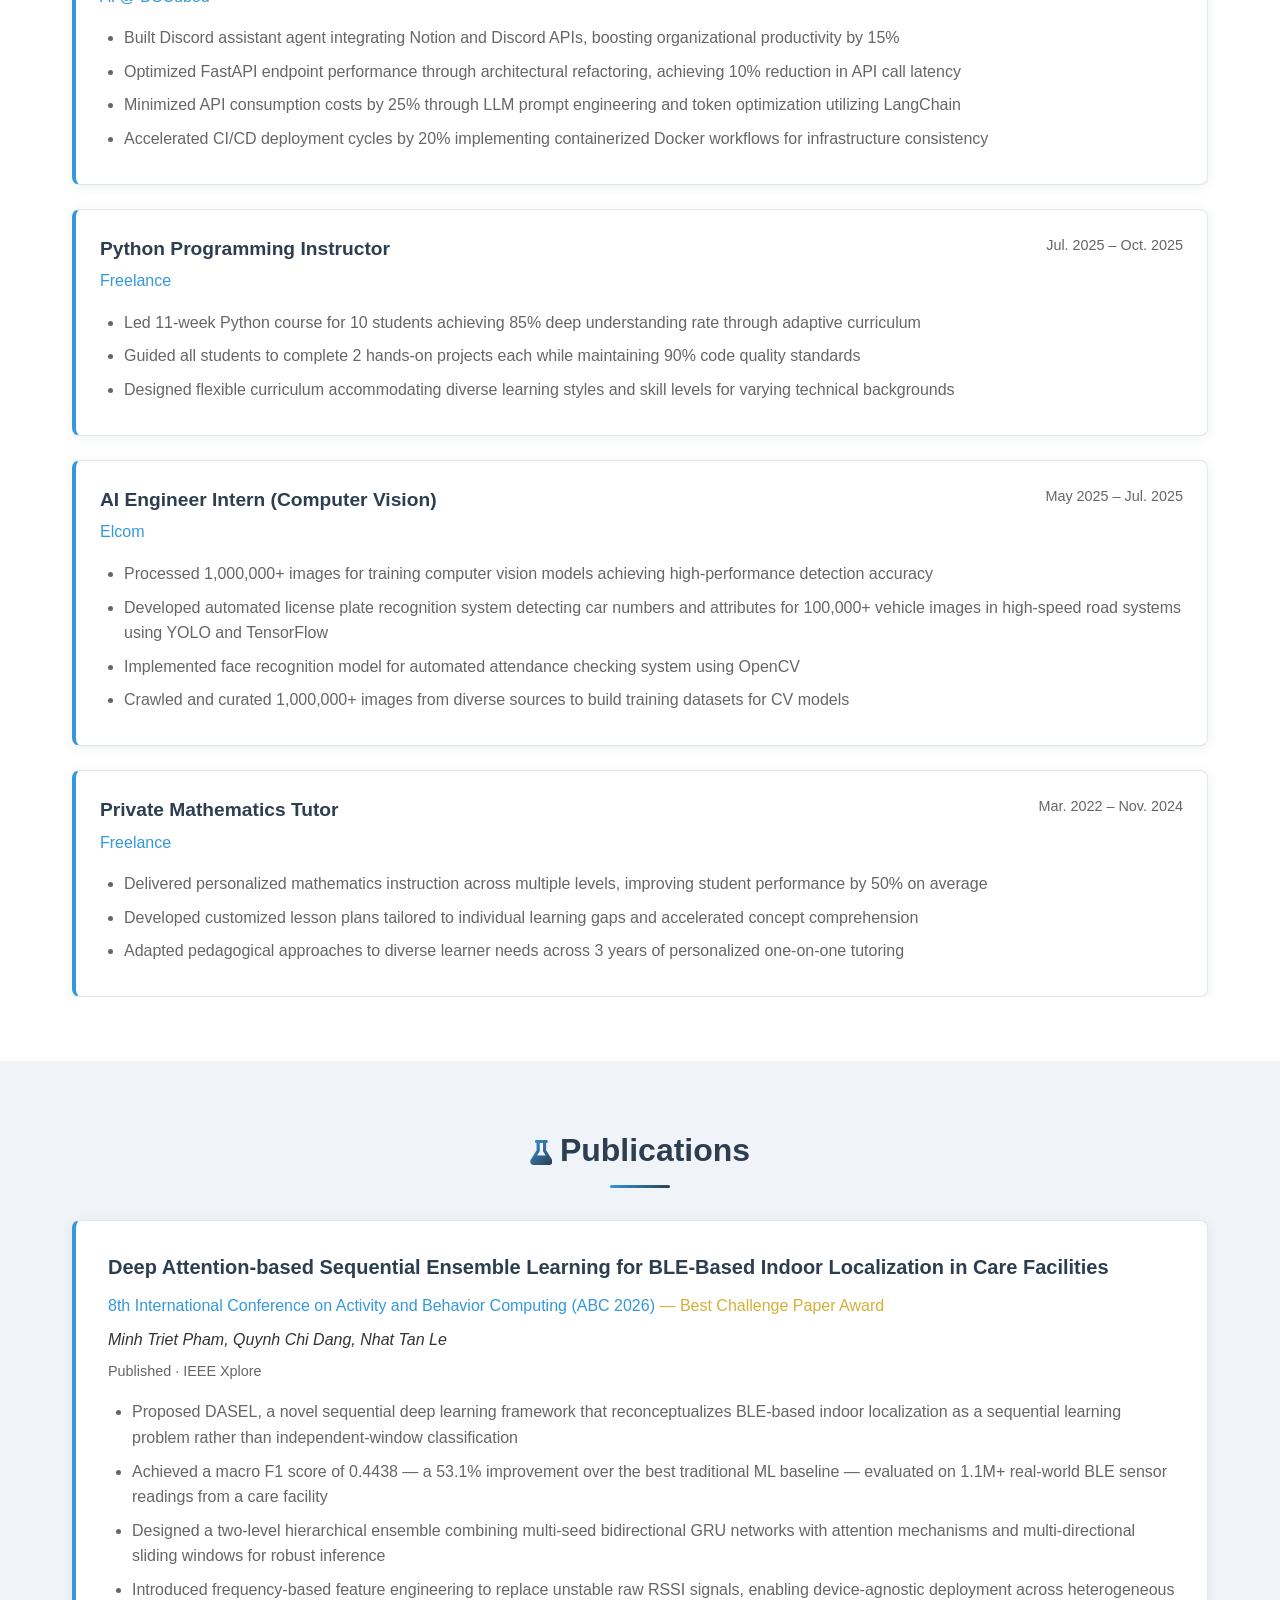
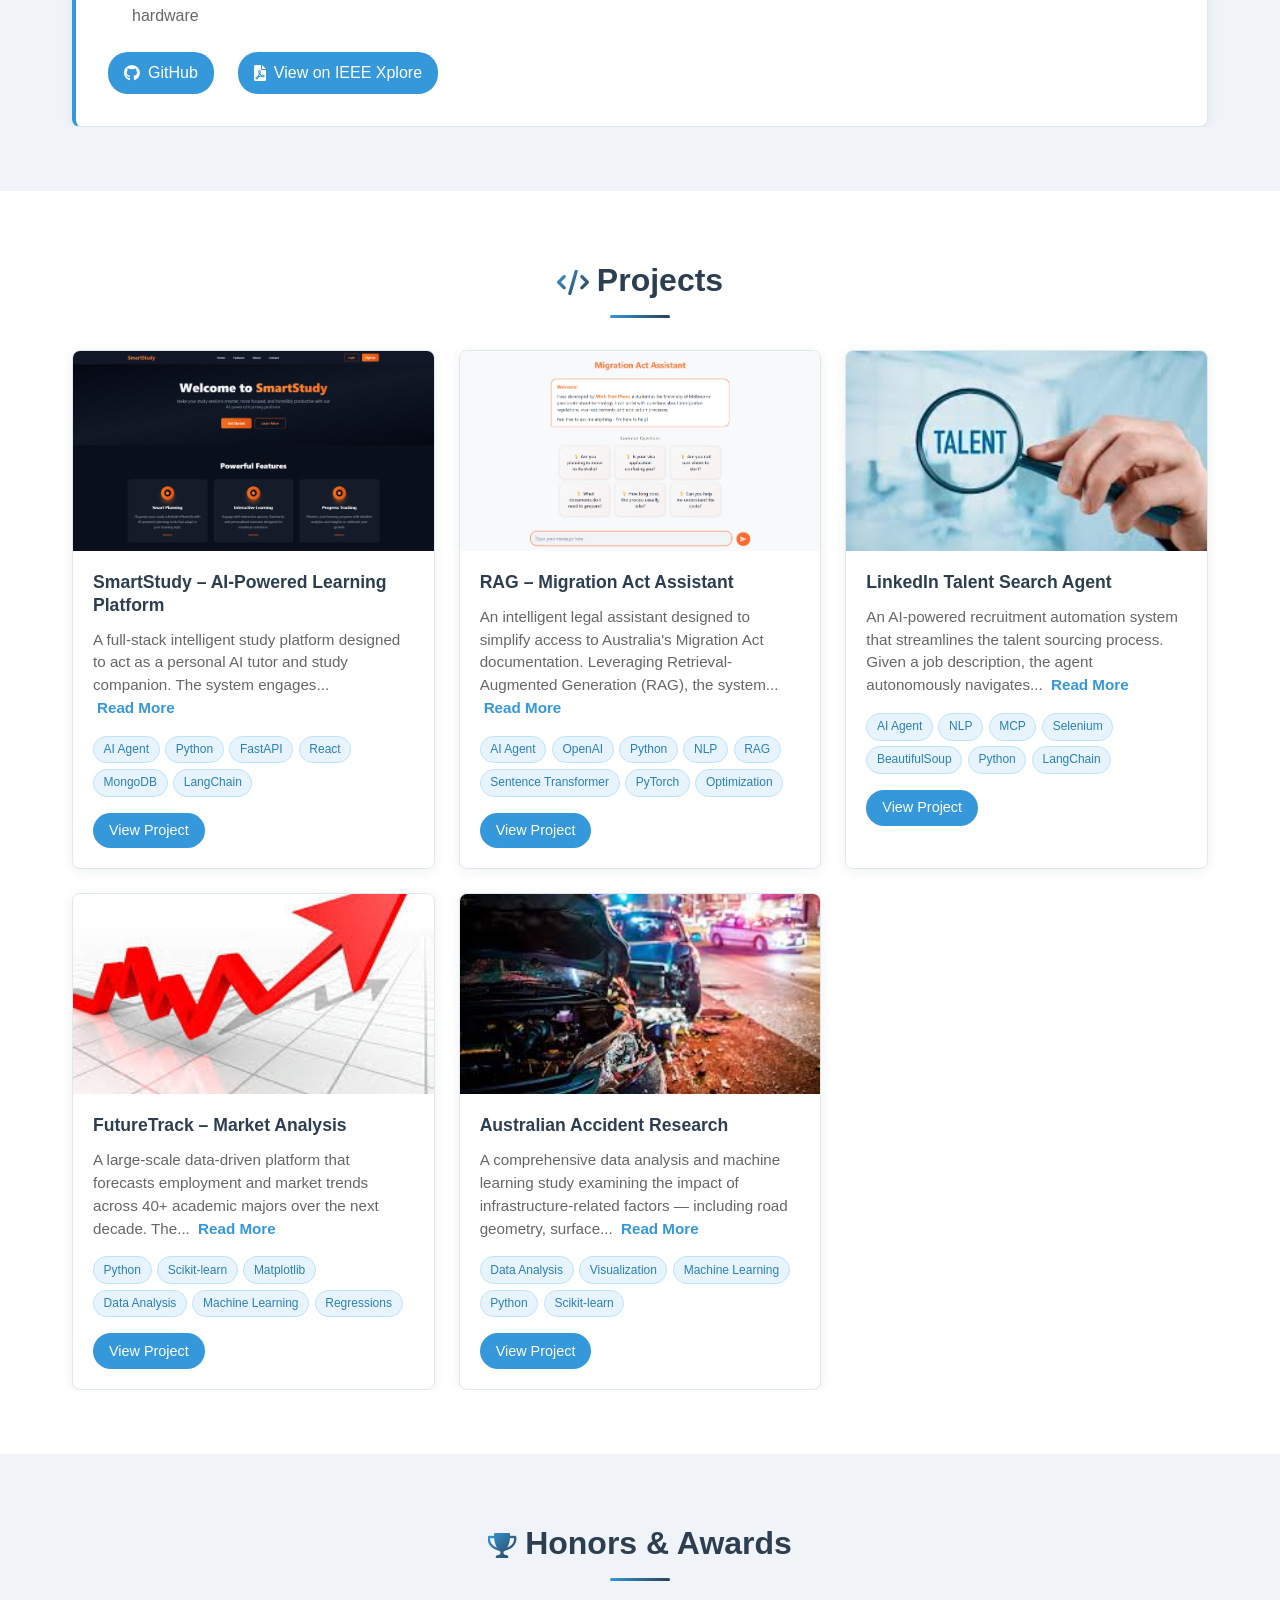
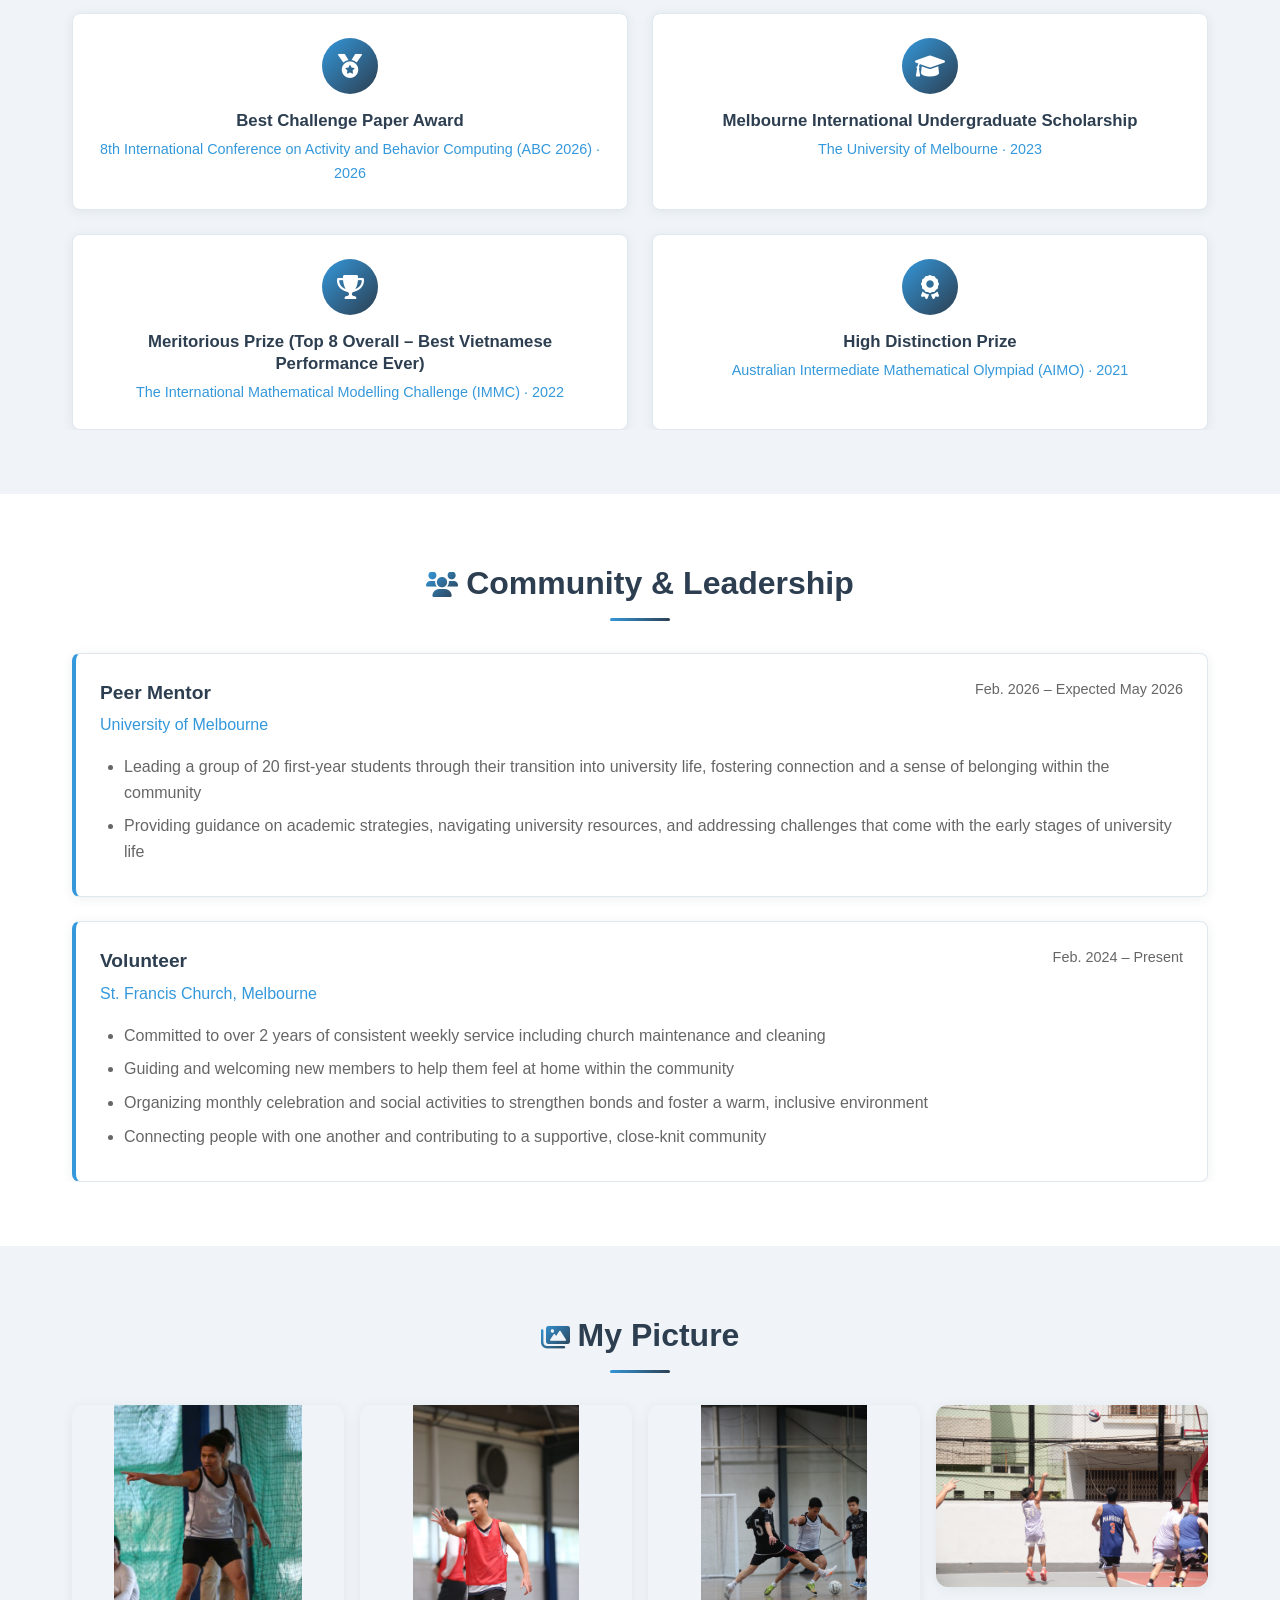
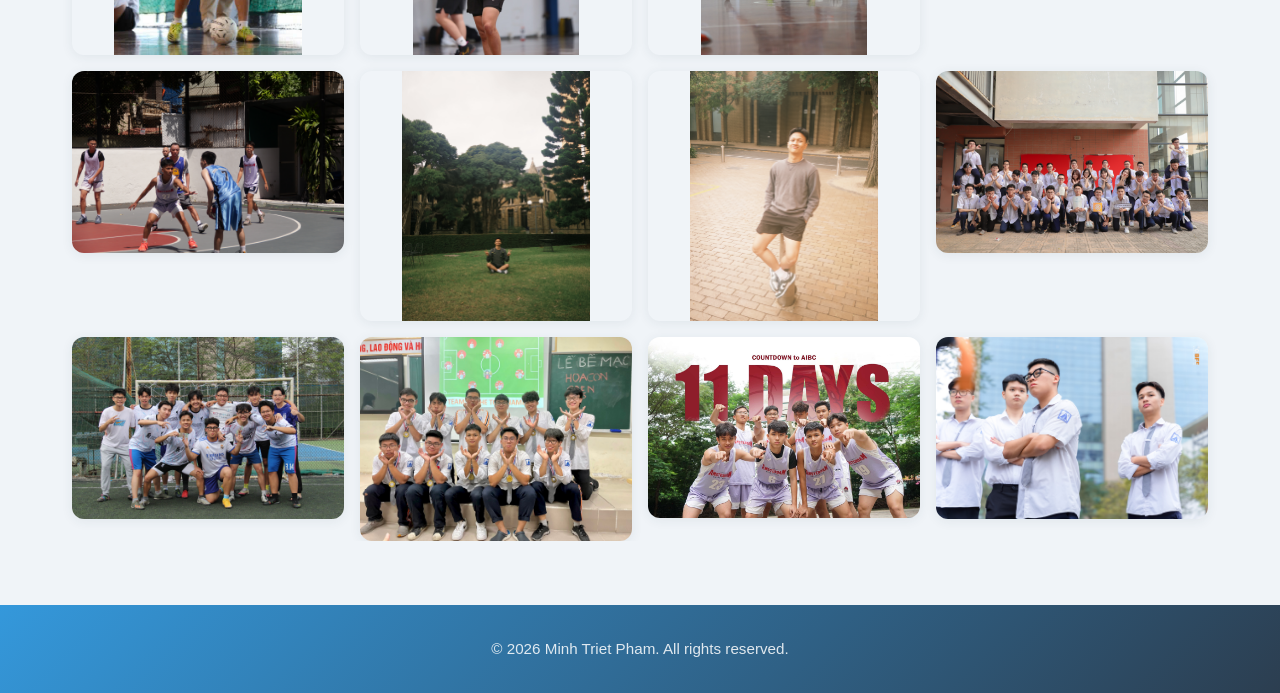
==== commit d5e9769b: "update hero section" ====
--- a/index.html
+++ b/index.html
@@ -45,9 +45,9 @@
                             </div>
                         </div>
                         <div class="hero-right">
-                            <p>I'm a third-year <strong>Data Science</strong> student at the <strong>University of Melbourne</strong>, with a strong math background from <strong>Hanoi - Amsterdam High School for the Gifted</strong>. I'm passionate about <strong>AI</strong> — especially <strong>Machine Learning, Deep Learning, and Computer Vision</strong> — and have hands-on experience building and integrating AI agent systems, developing models for computer vision tasks, and tackling classical machine learning problems. Beyond applied work, I'm also stepping into research: my first publication, where I am the <strong>first author</strong>, is set to be presented at <strong>ABC 2026</strong> — the 8th International Conference on Activity and Behavior Computing. The paper also won the <strong>Best Challenge Paper Award</strong> for this year, and is now published on IEEE Xplore, available <a href="https://ieeexplore.ieee.org/document/11567184" target="_blank" rel="noopener noreferrer"><strong>here</strong></a>. This semester, I'm also fortunate to be working with <strong>Dr. Ian Gallagher</strong> at the University of Melbourne on the topic of universality in network embeddings.</p>
-                            <p>I also care deeply about education. Thanks to the inspiring teachers I've had from secondary school to the University of Melbourne, I now run a small class where I <strong>teach basic computing and Python</strong> to five students. I'm grateful to my amazing tutors Jiwon Bae, Thomas Hammer, and Khang Vo for their continued support, and to Dr. Bach Le for the valuable guidance he has offered along the way. I'd like to extend a special thank you to <strong>Dr. Robert Maillardet</strong>, who was both my lecturer and tutor for Statistics (MAST20005) in 2025 — his lectures, and above all his personal advice and guidance, have meant more to my growth and career than I can put into words.</p>
-                            <p>Outside of tech and teaching, I'm a big fan of sports. I used to play on both the <strong>basketball and football</strong> teams in high school, and I still enjoy playing whenever I get the chance, along with a few games of billiards now and then.</p>
+                            <p>I'm a final-year <strong>Data Science</strong> student at the <strong>University of Melbourne</strong>, graduating this semester, with a strong math background from <strong>Hanoi – Amsterdam High School for the Gifted</strong>.</p>
+                            <p>My research interest lies in <strong>statistical machine learning</strong> — using mathematical foundations to control, manipulate, and infer model and algorithms behavior. My first publication, where I am <strong>first author</strong>, was presented at <strong>ABC 2026</strong> — the 8th International Conference on Activity and Behavior Computing — and won the <strong>Best Challenge Paper Award</strong>; it's now published on IEEE Xplore, available <a href="https://ieeexplore.ieee.org/document/11567184" target="_blank" rel="noopener noreferrer"><strong>here</strong></a>. Since the start of 2026, I've been working with <strong>Dr. Ian Gallagher</strong> at the School of Mathematics and Statistics on <strong>universality in network embeddings</strong>, and from the second half of the year, in parallel, I've also been working with <strong>Dr. Jean Honorio</strong> at the School of Computing and Information Systems on <strong>novel algorithms for social network analysis</strong>.</p>
+                            <p>Beyond research, I have hands-on industry experience building AI agent systems and computer vision models for real-world deployment — including a license plate recognition and vehicle-attribute detection system for high-speed road traffic. I've also built Discord-integrated assistant agents and optimized backend infrastructure as an AI Engineer. More of this applied work is in the <a href="#projects"><strong>Projects</strong></a> section below.</p>
                         </div>
                     </div>
                 </div>
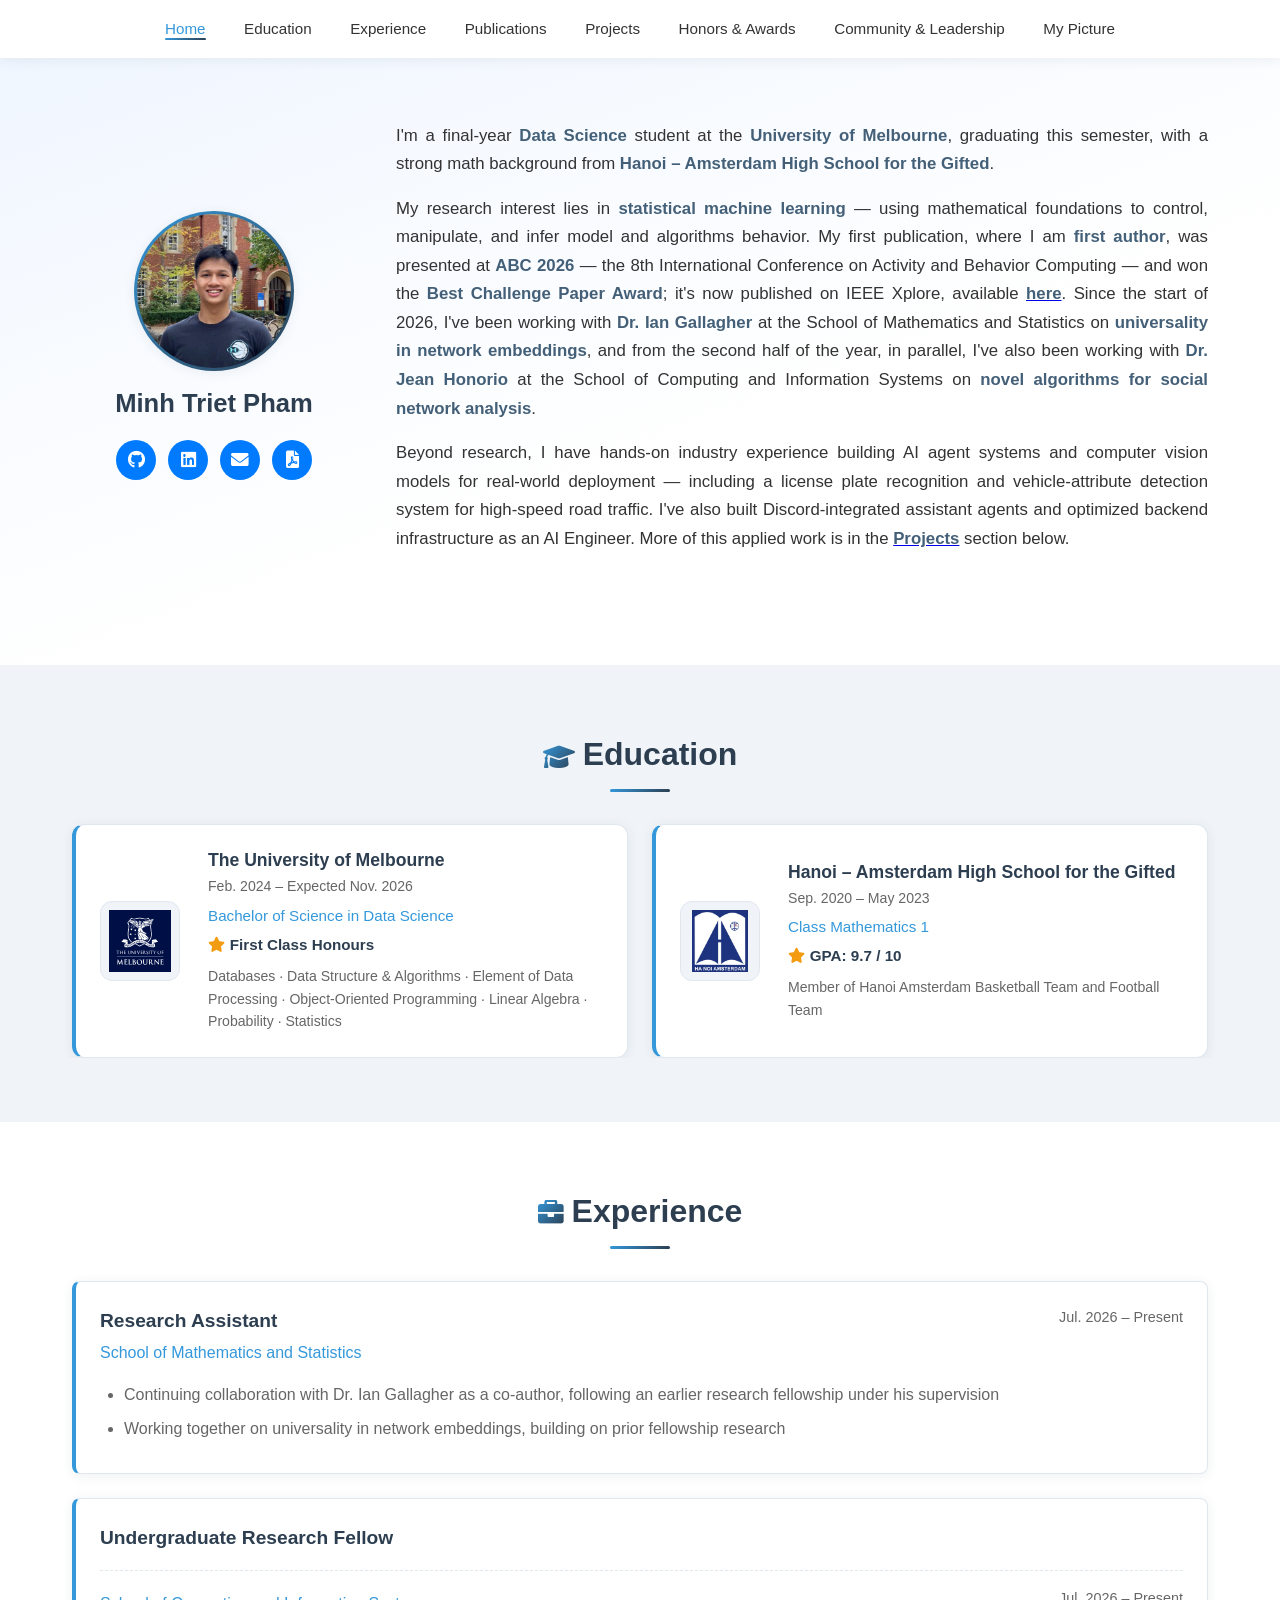
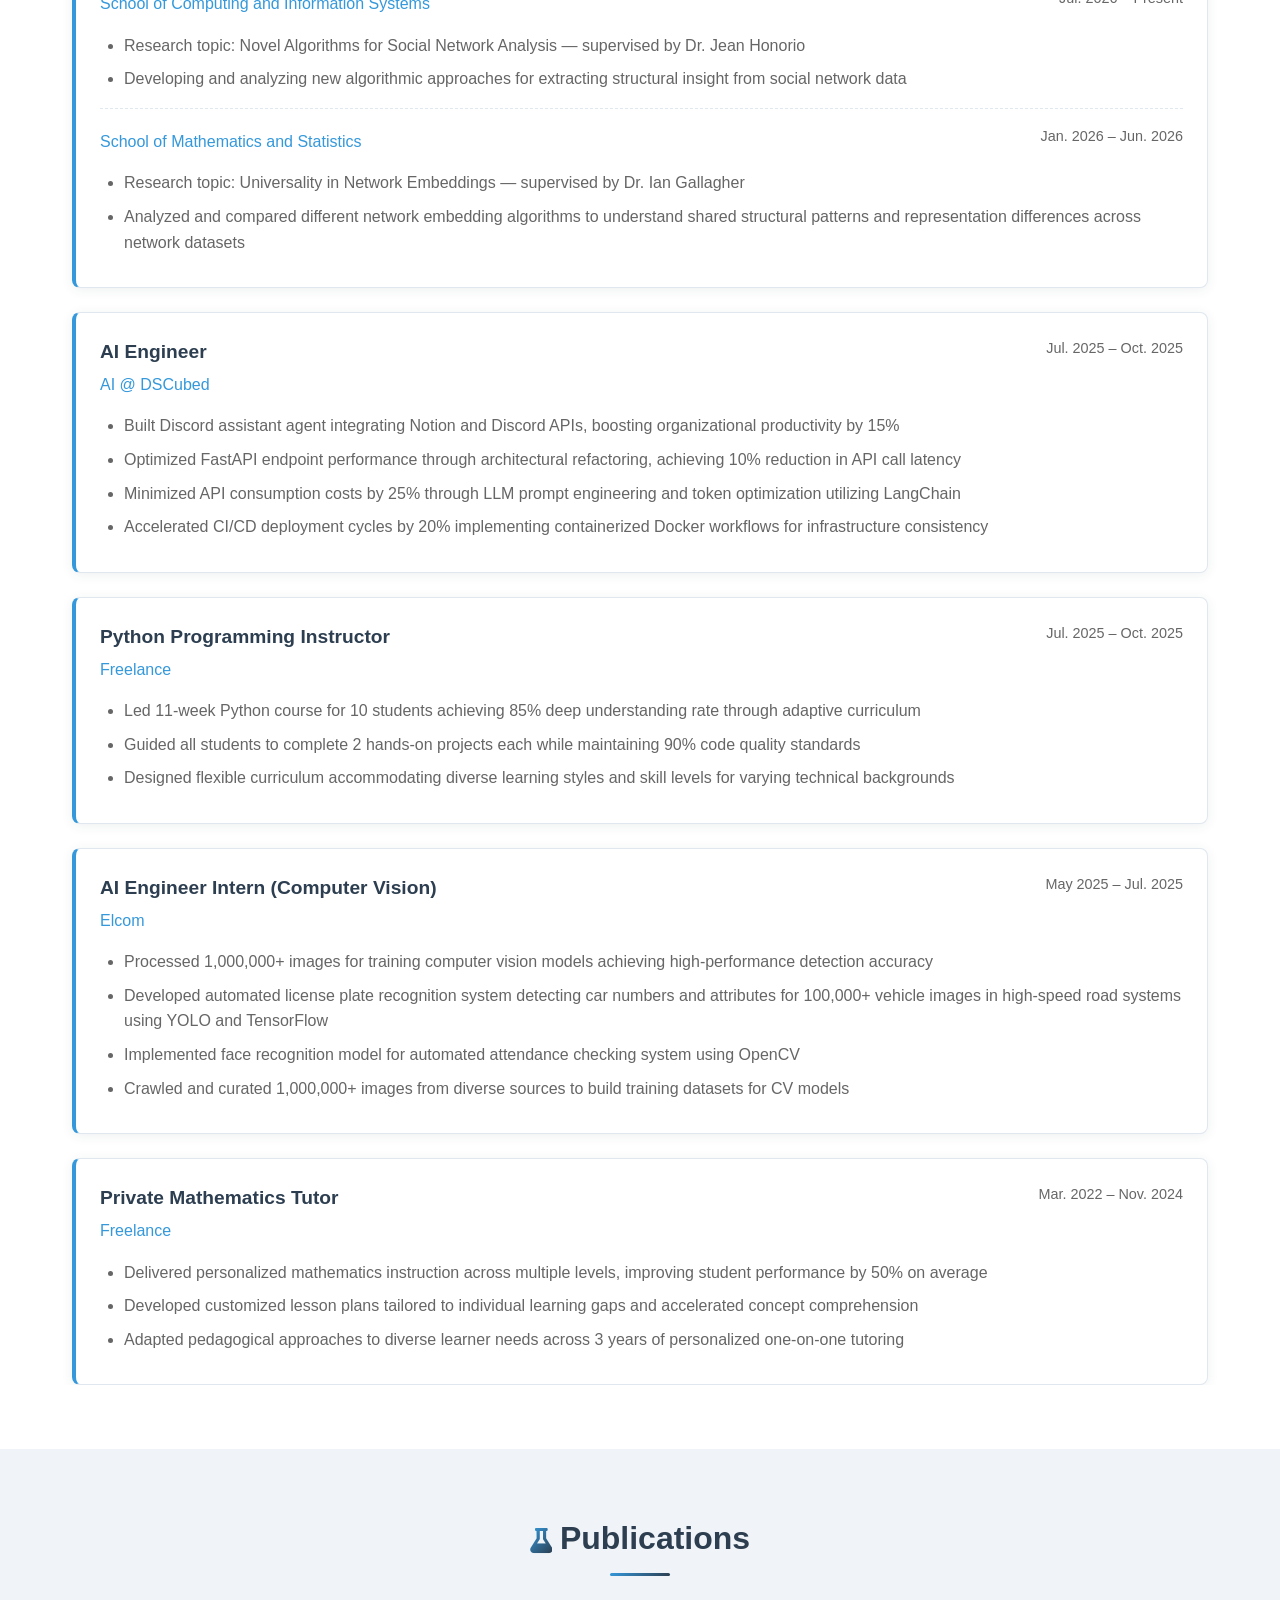
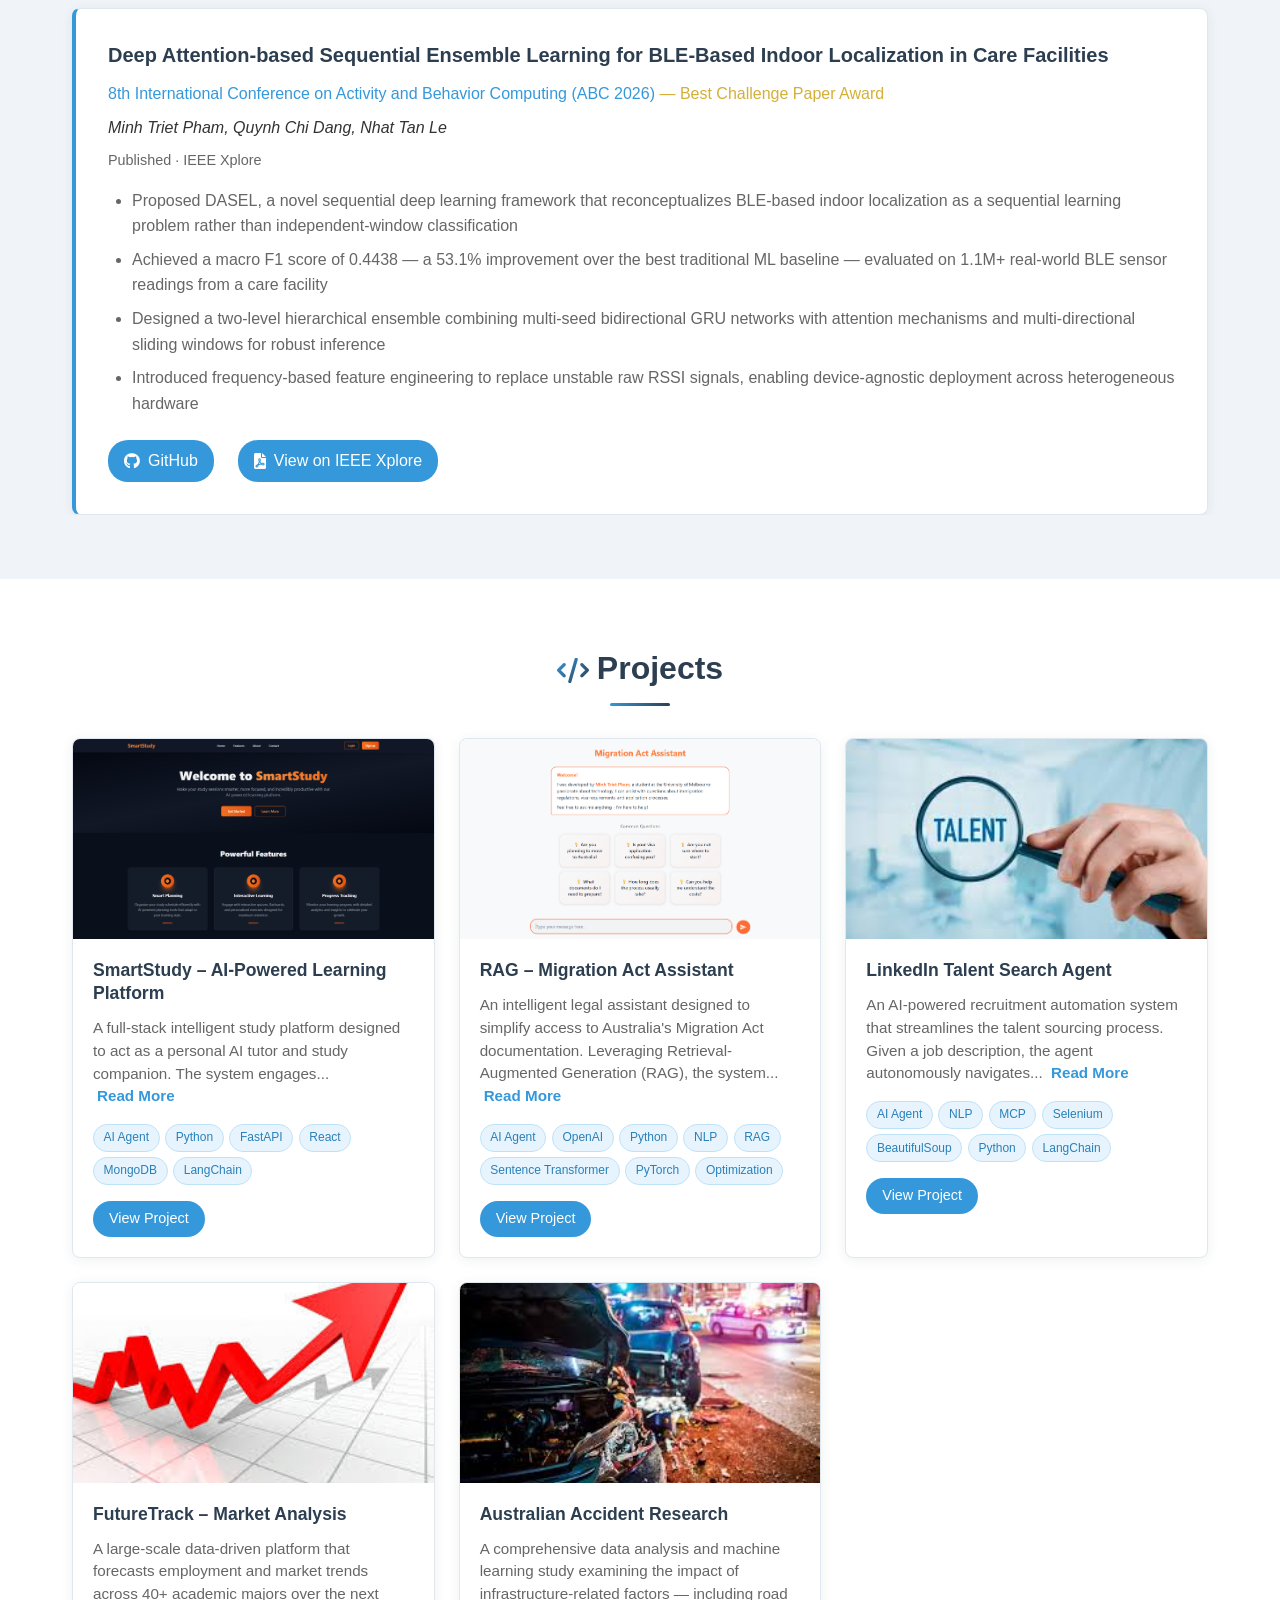
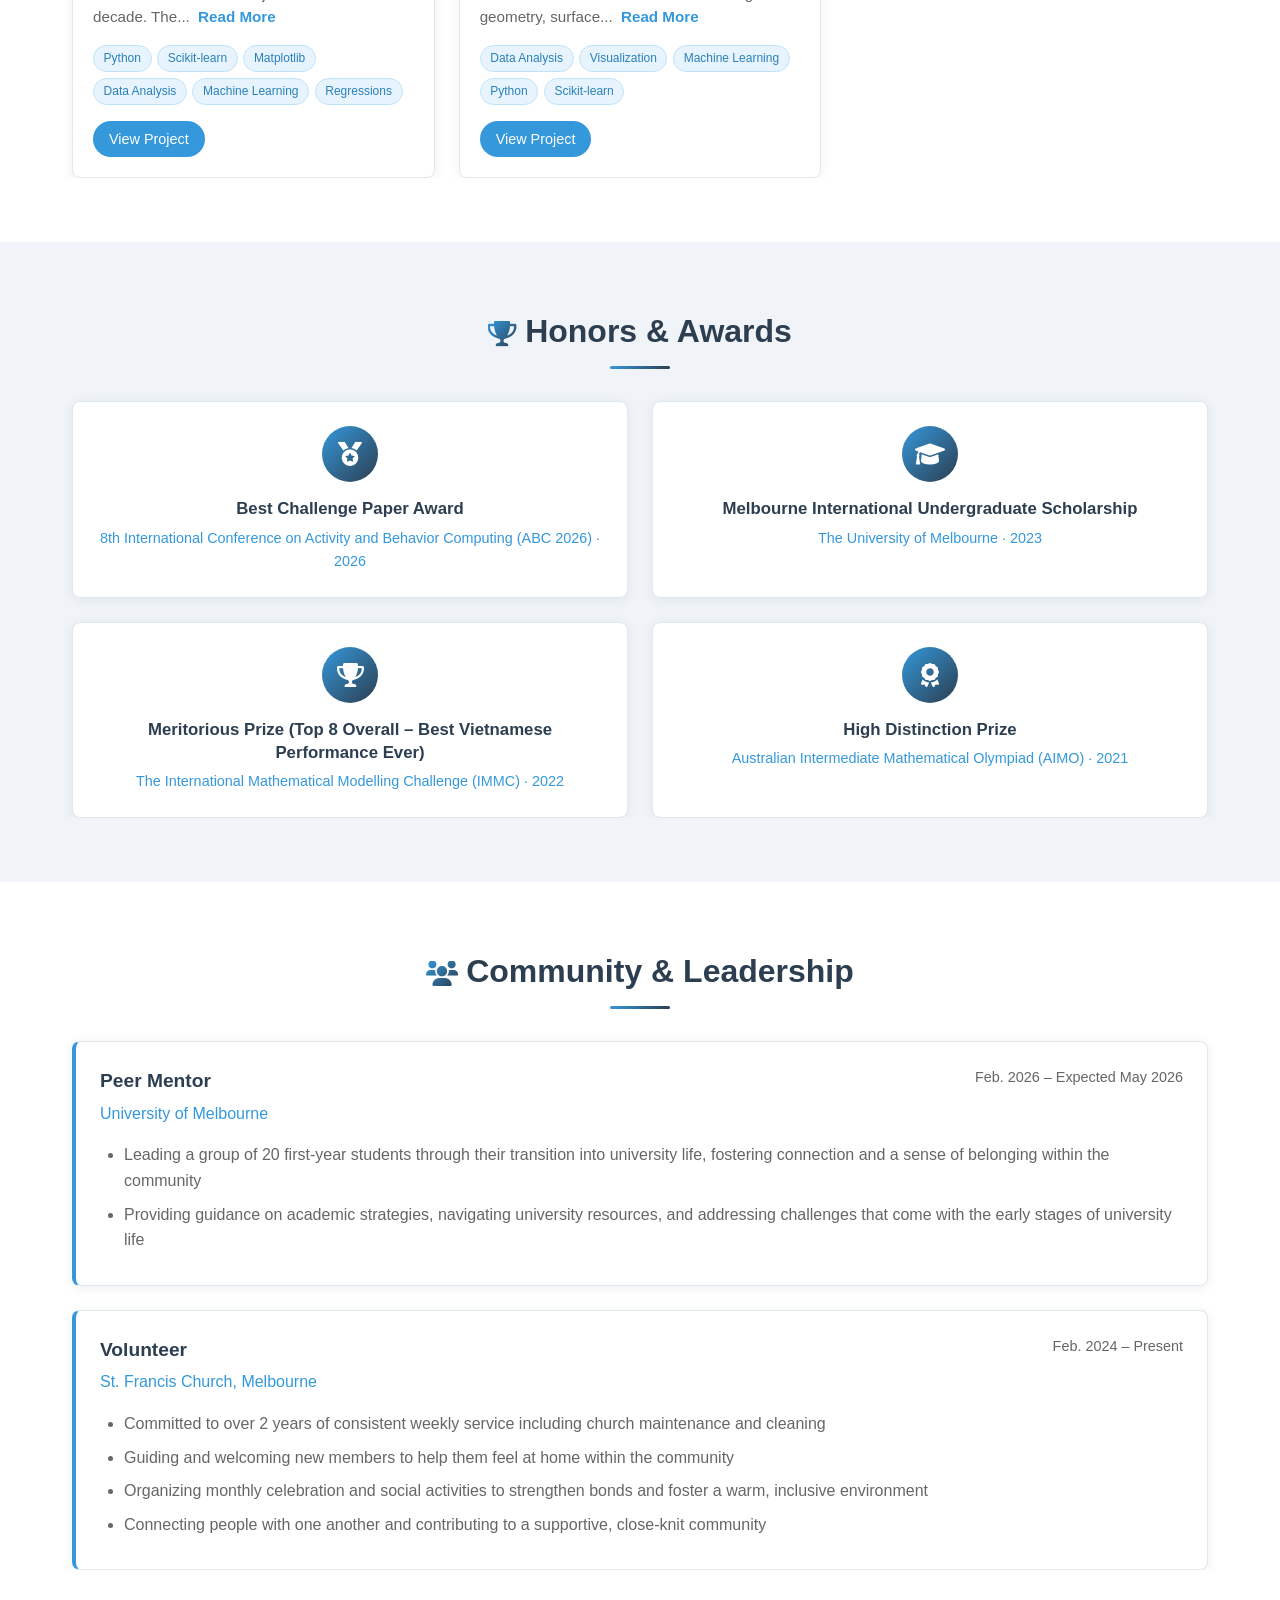
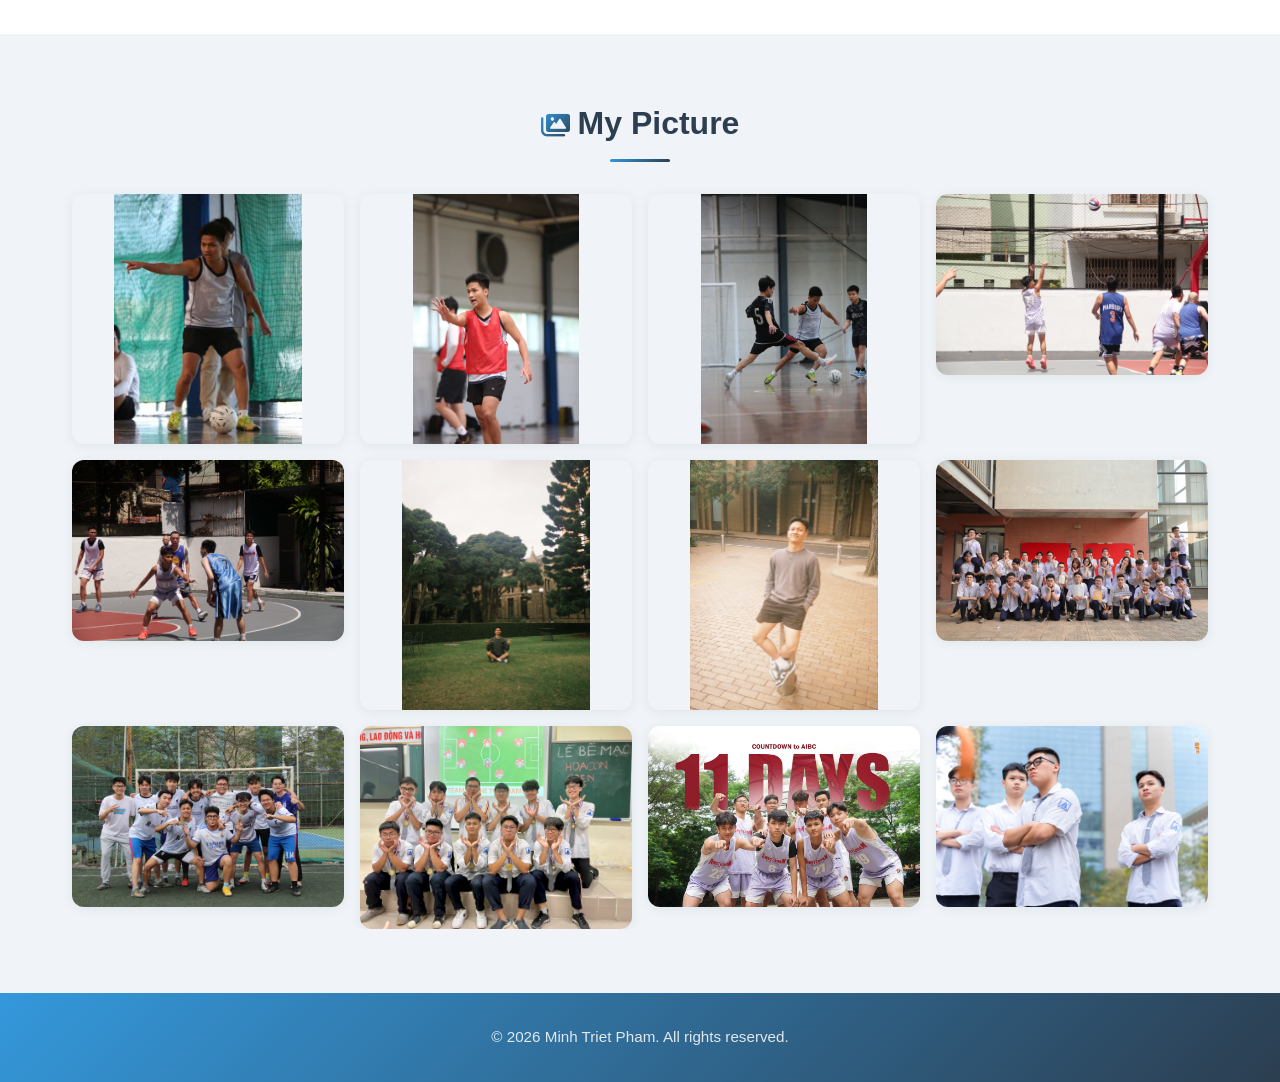
==== commit 0b7535f6: "update experience section" ====
--- a/index.html
+++ b/index.html
@@ -99,15 +99,42 @@
                     <div class="experience-card">
                         <div class="experience-header">
                             <div>
-                                <div class="experience-title">Undergraduate Research Fellow</div>
-                                <div class="experience-company">The University of Melbourne</div>
-                            </div>
-                            <div class="experience-date">Jan. 2026 – Present</div>
+                                <div class="experience-title">Research Assistant</div>
+                                <div class="experience-company">School of Mathematics and Statistics</div>
+                            </div>
+                            <div class="experience-date">Jul. 2026 – Present</div>
                         </div>
                         <ul class="experience-bullets">
-                            <li>Research topic: Universality in Network Embeddings — supervised by Dr. Ian Gallagher</li>
-                            <li>Working on analyzing and comparing different network embedding algorithms to understand shared structural patterns and representation differences across network datasets</li>
-                        </ul>
+                            <li>Continuing collaboration with Dr. Ian Gallagher as a co-author, following an earlier research fellowship under his supervision</li>
+                            <li>Working together on universality in network embeddings, building on prior fellowship research</li>
+                        </ul>
+                    </div>
+                    <div class="experience-card">
+                        <div class="experience-title" style="margin-bottom: 1rem;">Undergraduate Research Fellow</div>
+                        <div class="experience-subentry">
+                            <div class="experience-header">
+                                <div>
+                                    <div class="experience-company">School of Computing and Information Systems</div>
+                                </div>
+                                <div class="experience-date">Jul. 2026 – Present</div>
+                            </div>
+                            <ul class="experience-bullets">
+                                <li>Research topic: Novel Algorithms for Social Network Analysis — supervised by Dr. Jean Honorio</li>
+                                <li>Developing and analyzing new algorithmic approaches for extracting structural insight from social network data</li>
+                            </ul>
+                        </div>
+                        <div class="experience-subentry">
+                            <div class="experience-header">
+                                <div>
+                                    <div class="experience-company">School of Mathematics and Statistics</div>
+                                </div>
+                                <div class="experience-date">Jan. 2026 – Jun. 2026</div>
+                            </div>
+                            <ul class="experience-bullets">
+                                <li>Research topic: Universality in Network Embeddings — supervised by Dr. Ian Gallagher</li>
+                                <li>Analyzed and compared different network embedding algorithms to understand shared structural patterns and representation differences across network datasets</li>
+                            </ul>
+                        </div>
                     </div>
                     <div class="experience-card">
                         <div class="experience-header">
--- a/index.css
+++ b/index.css
@@ -447,6 +447,18 @@
         flex-direction: column;
         gap: 0.5rem;
     }
+}
+
+.experience-subentry {
+    padding-top: 1rem;
+    margin-top: 1rem;
+    border-top: 1px dashed var(--border-color);
+}
+
+.experience-subentry:first-child {
+    padding-top: 0;
+    margin-top: 0;
+    border-top: none;
 }
 
 /* ===== Publications Section ===== */
